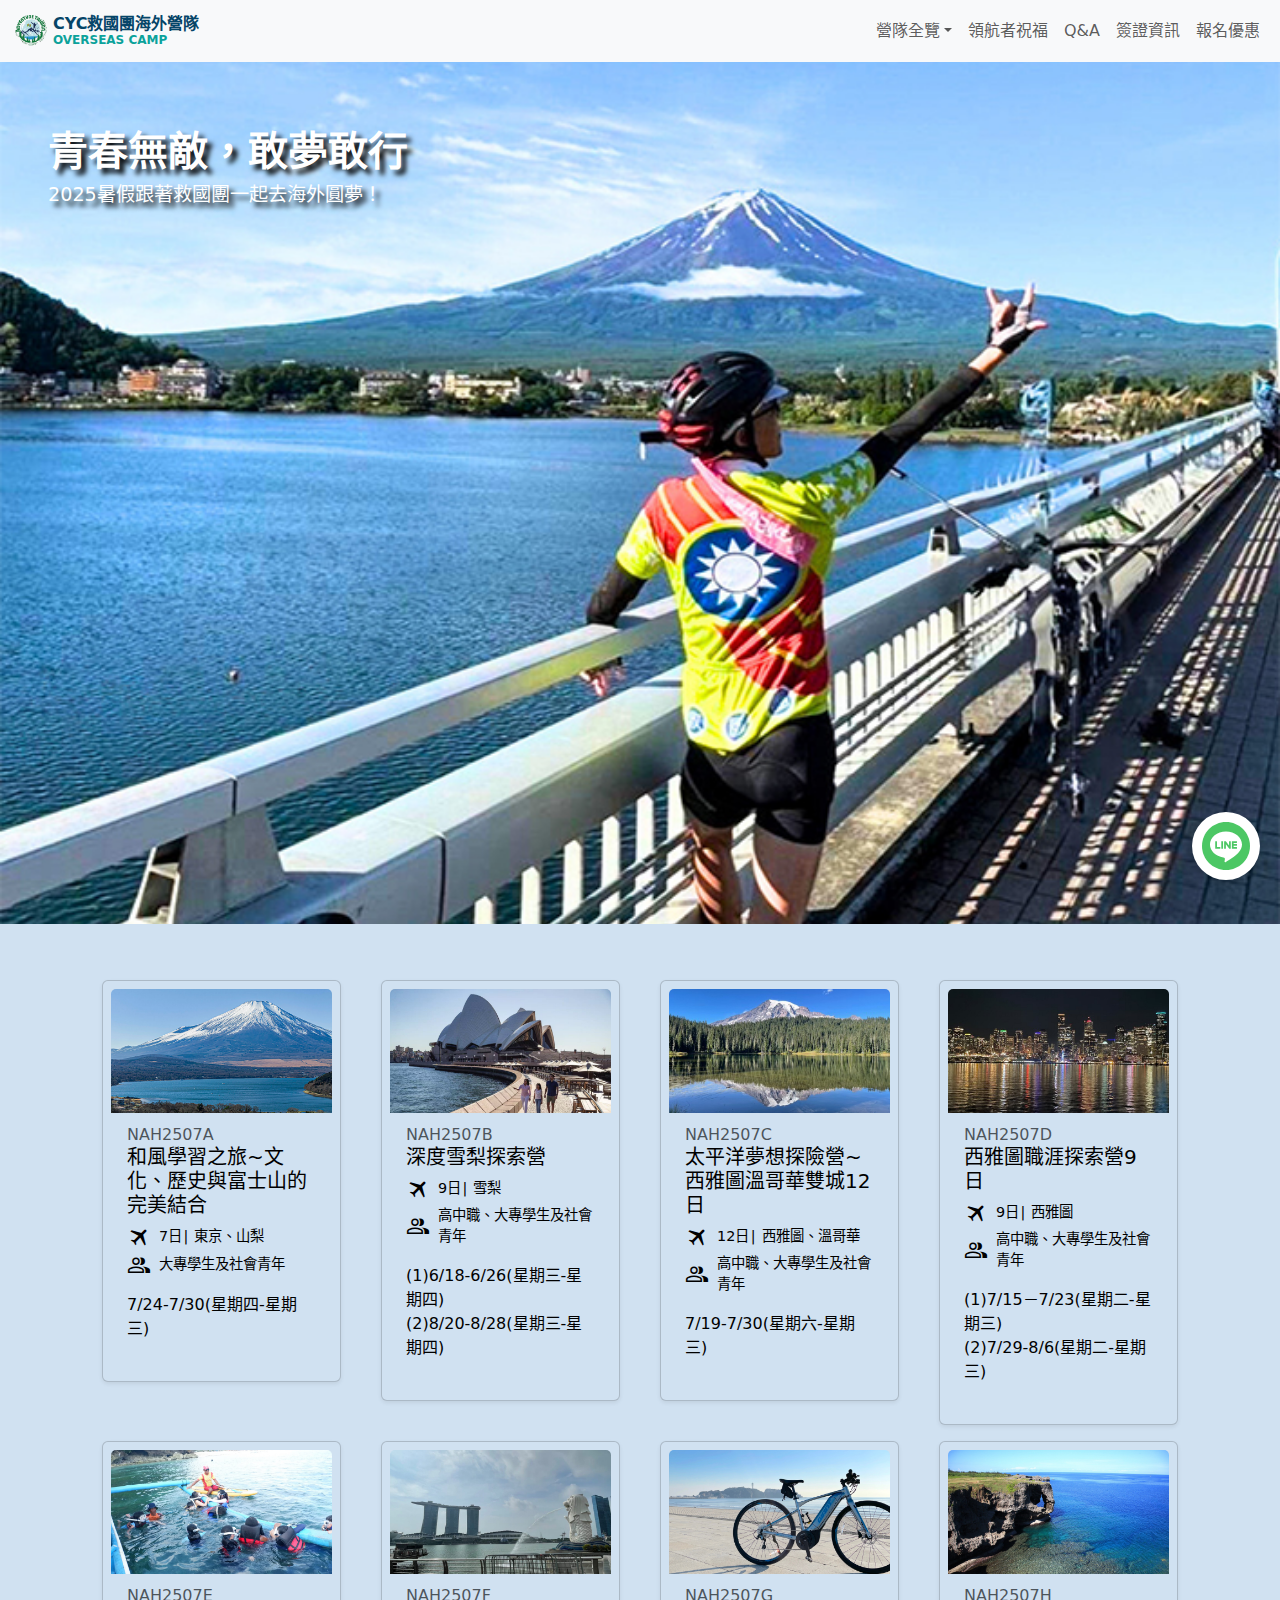
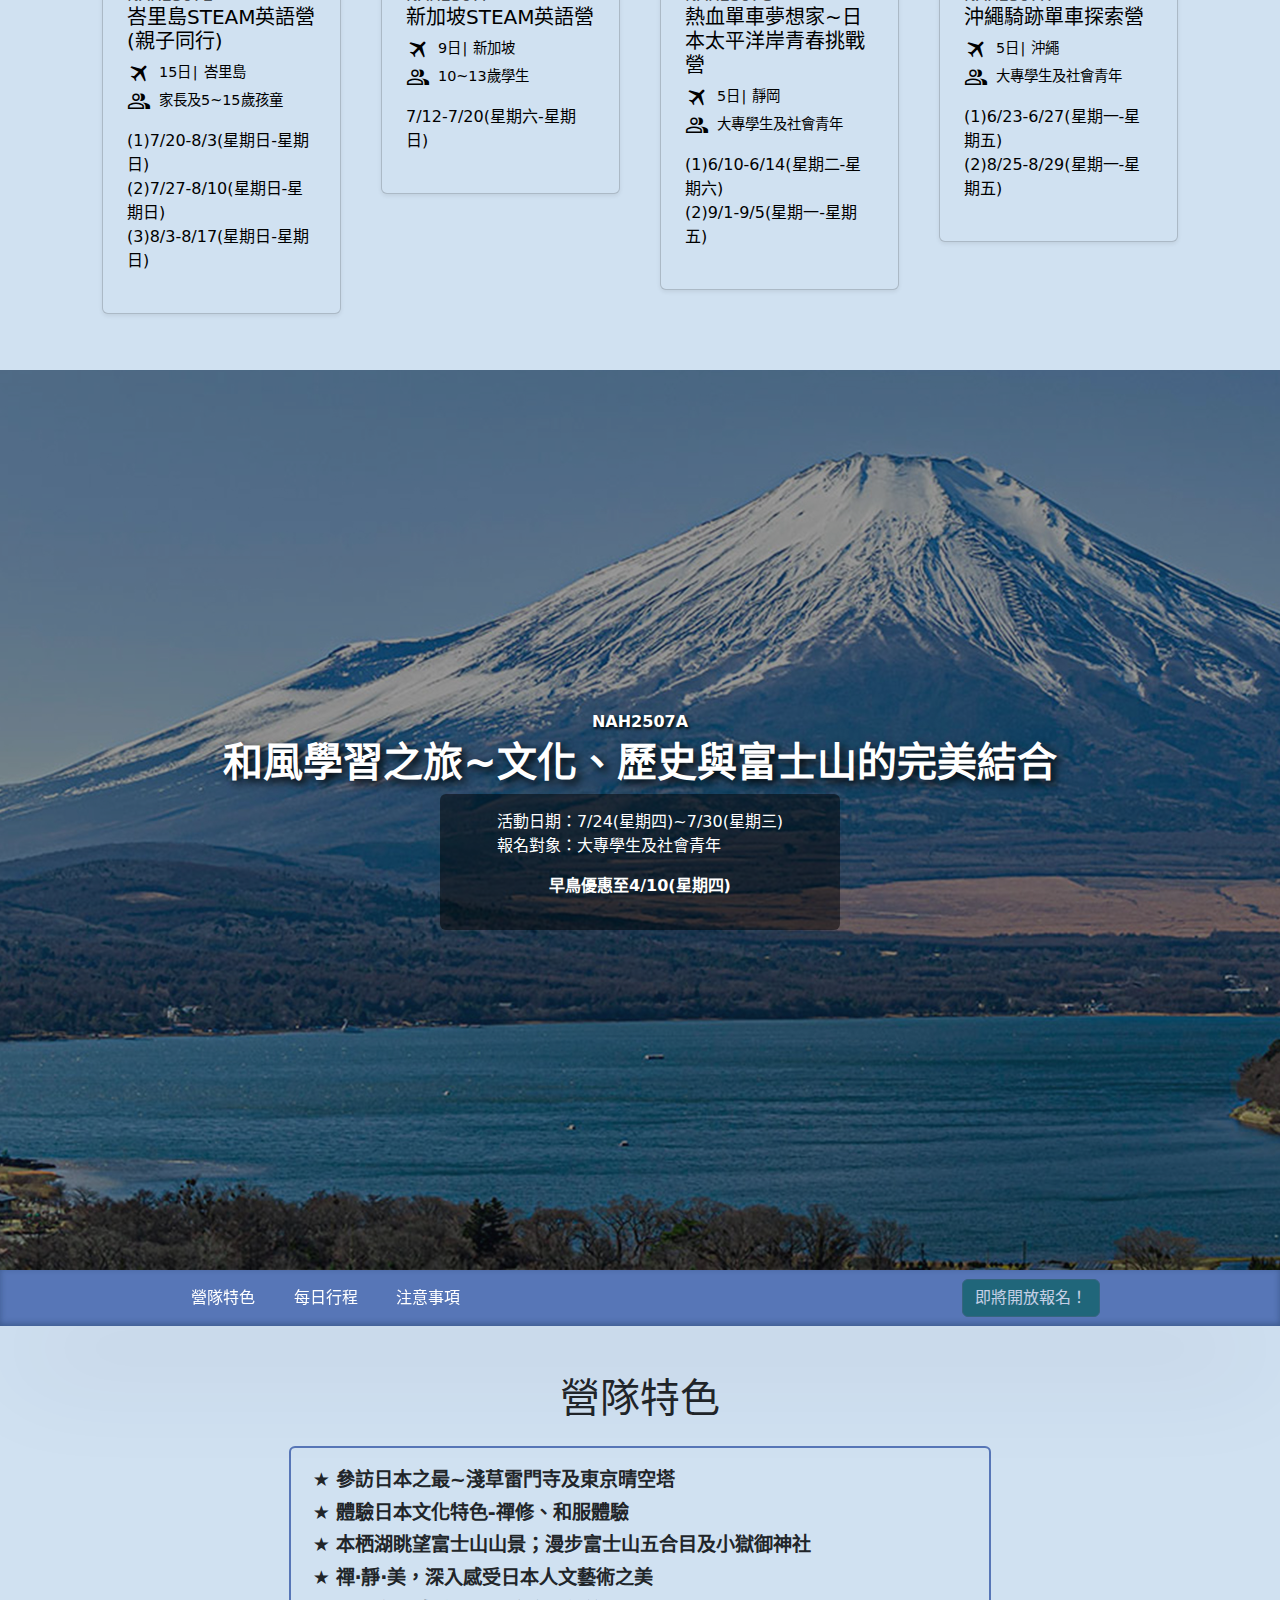
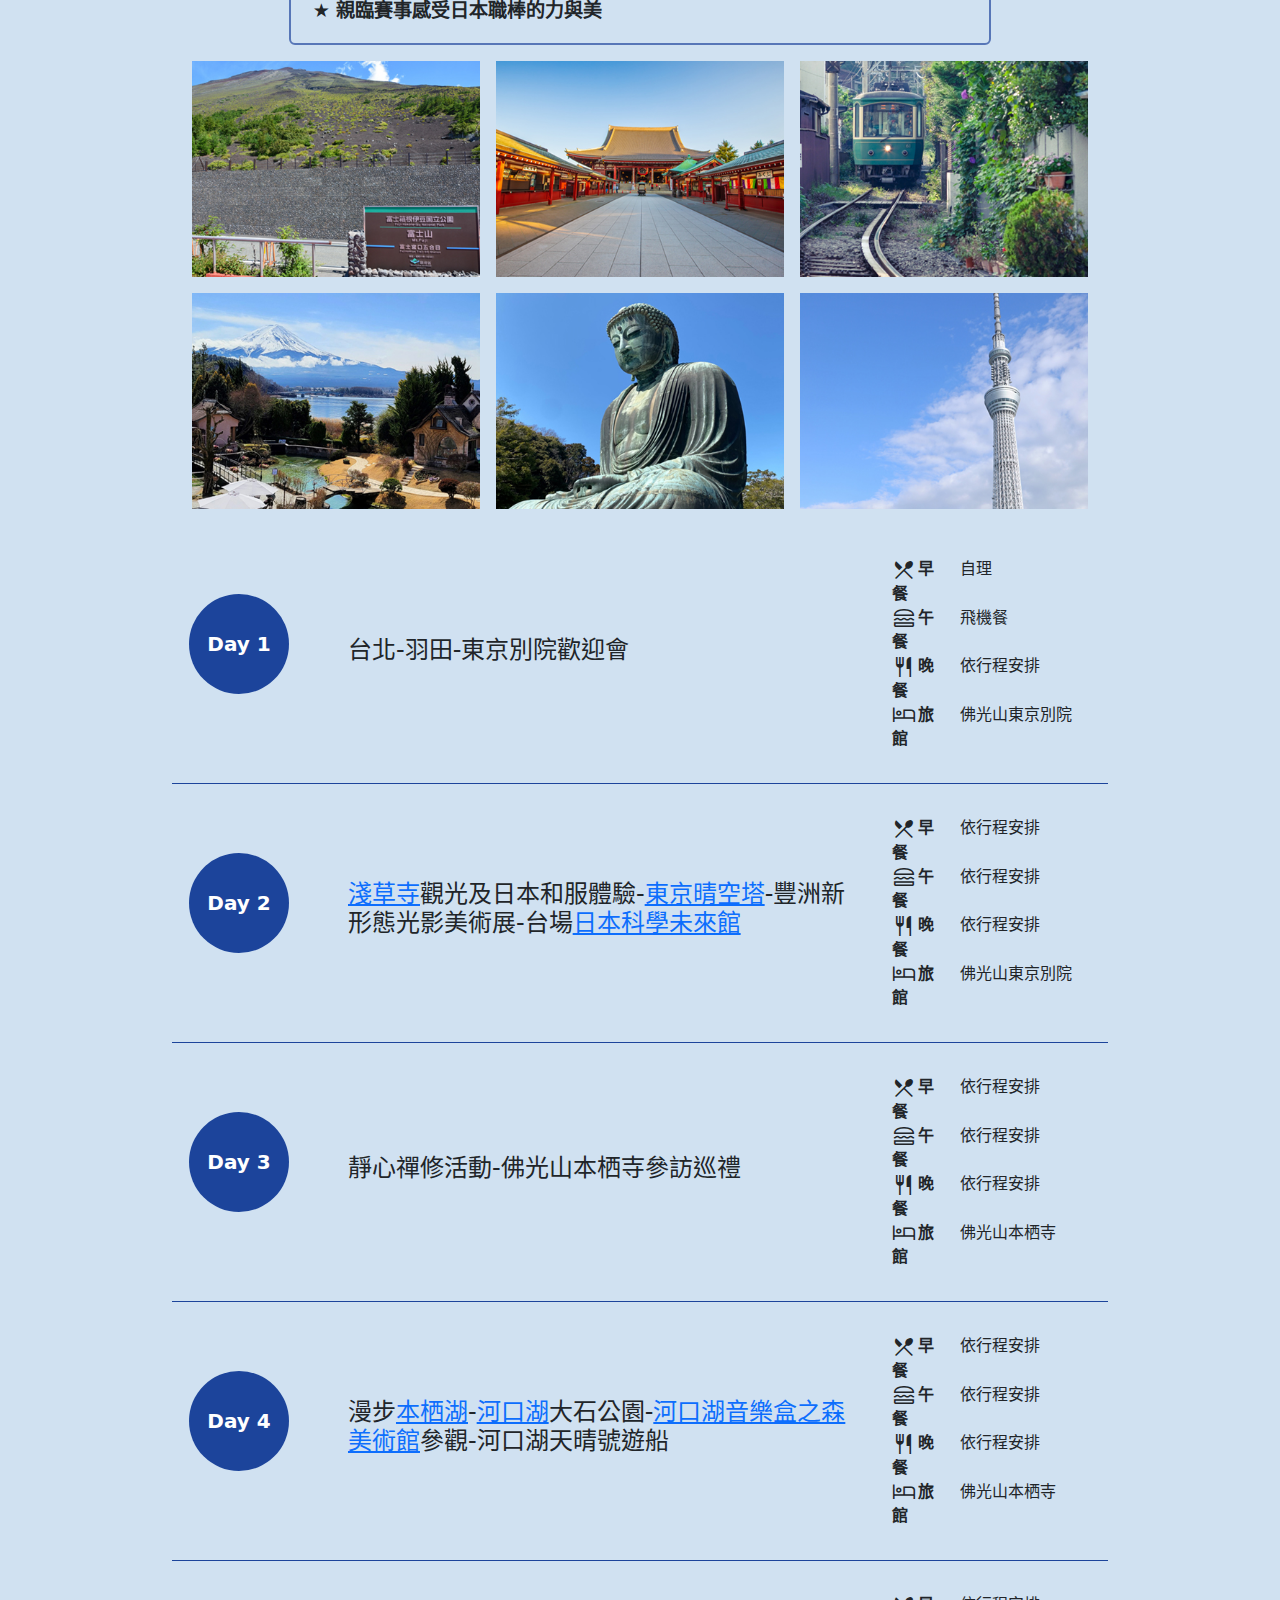
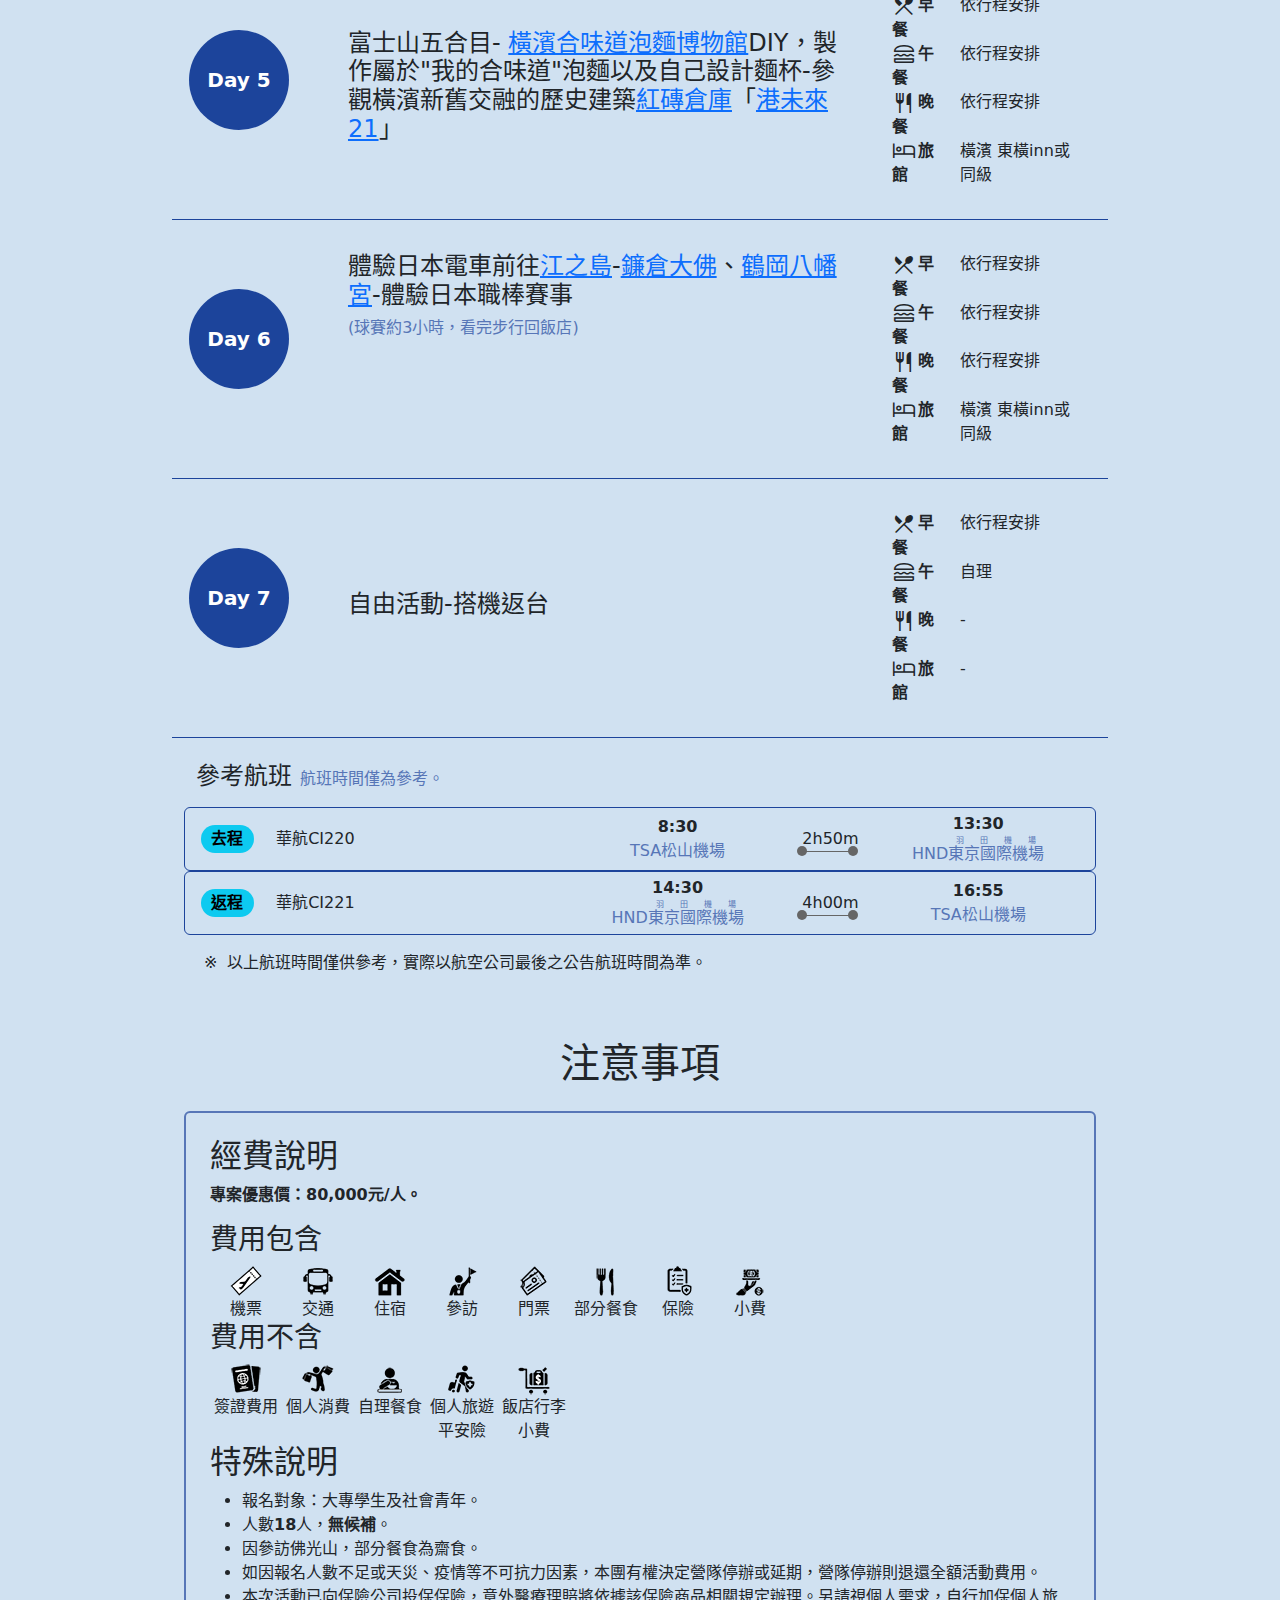
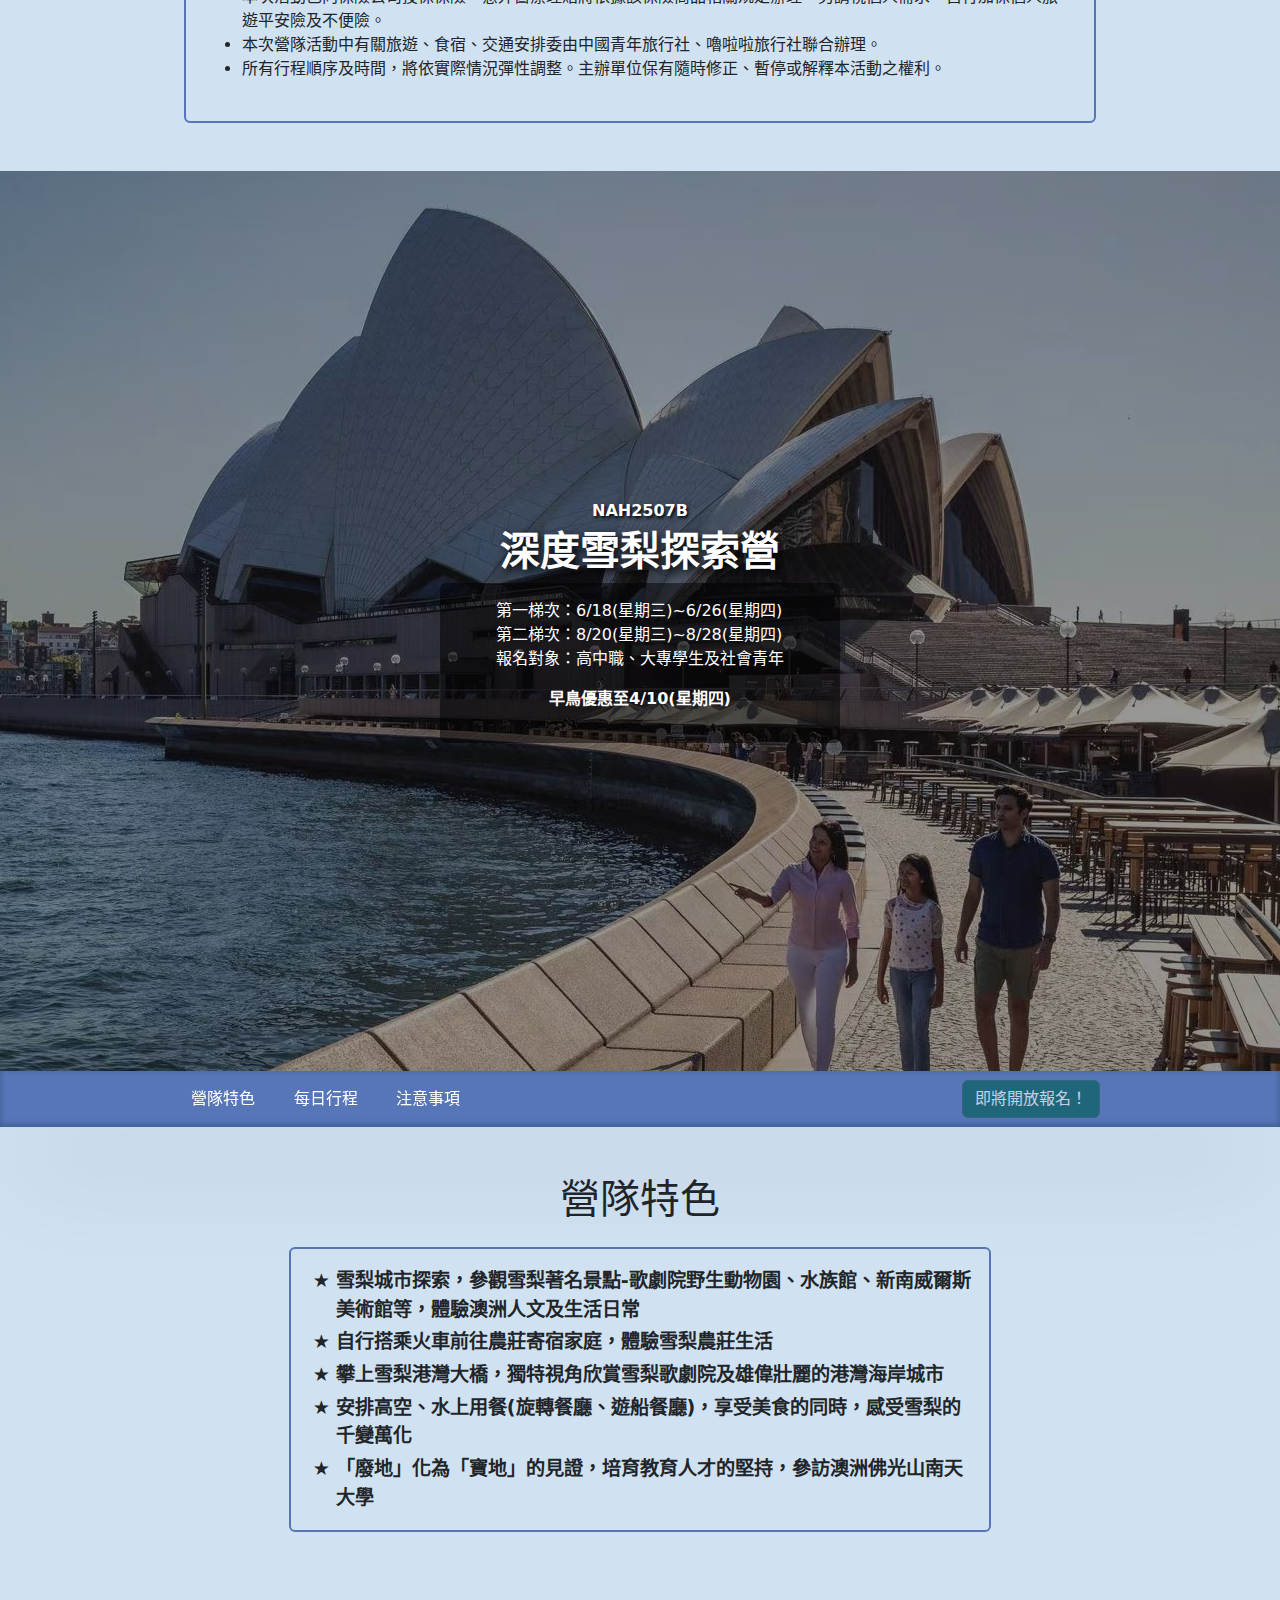
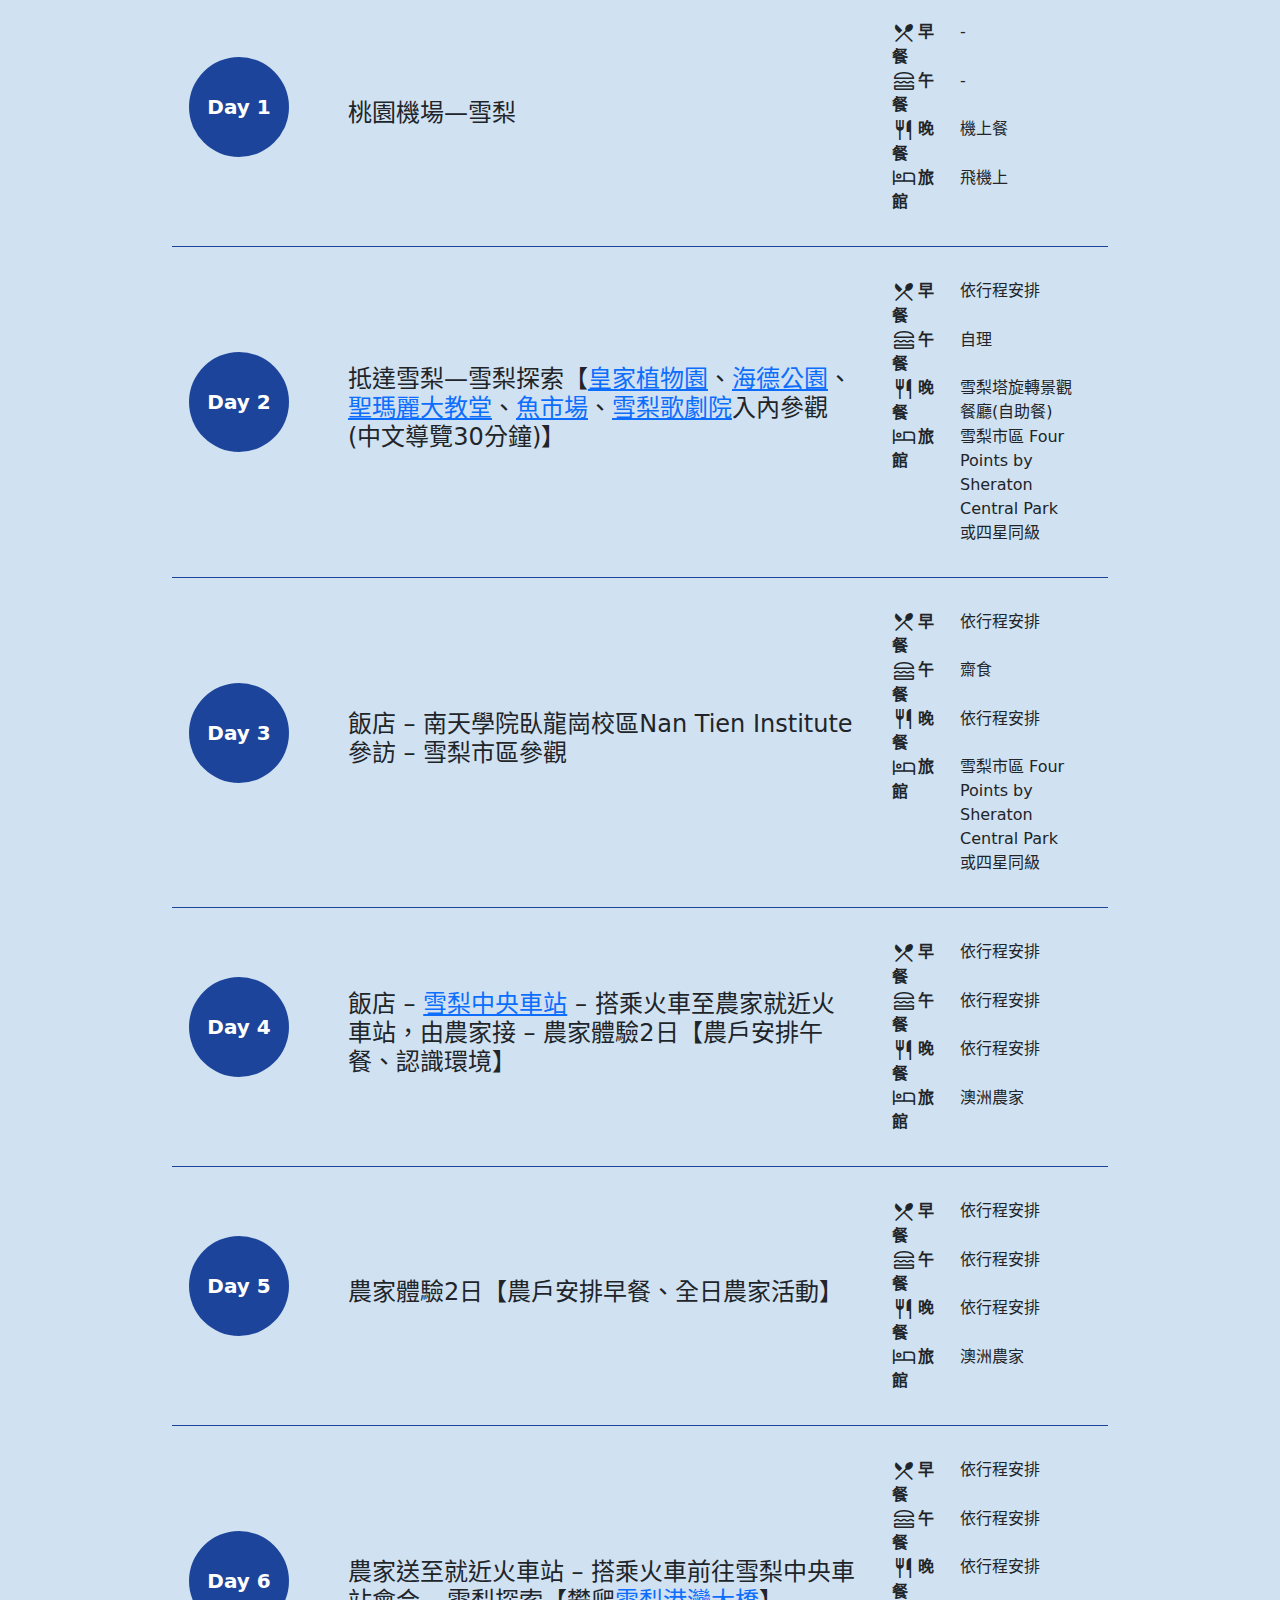
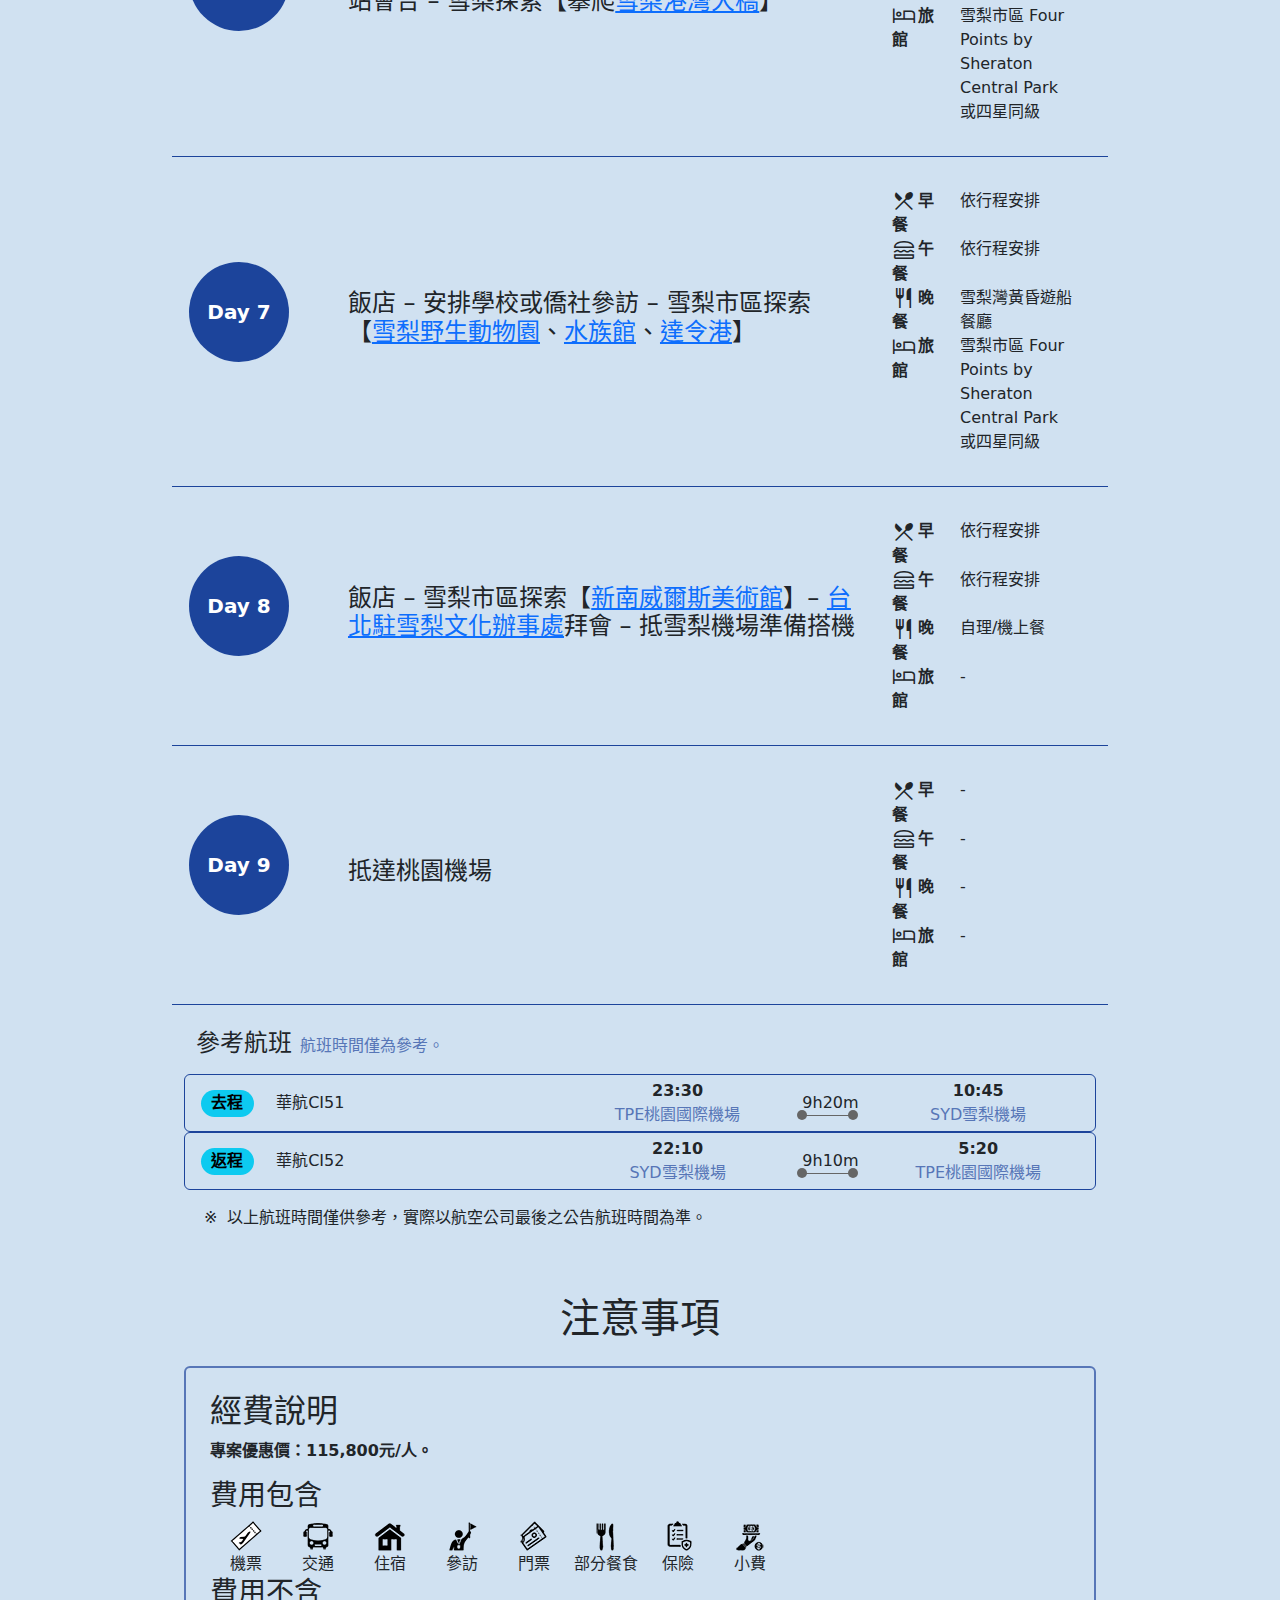
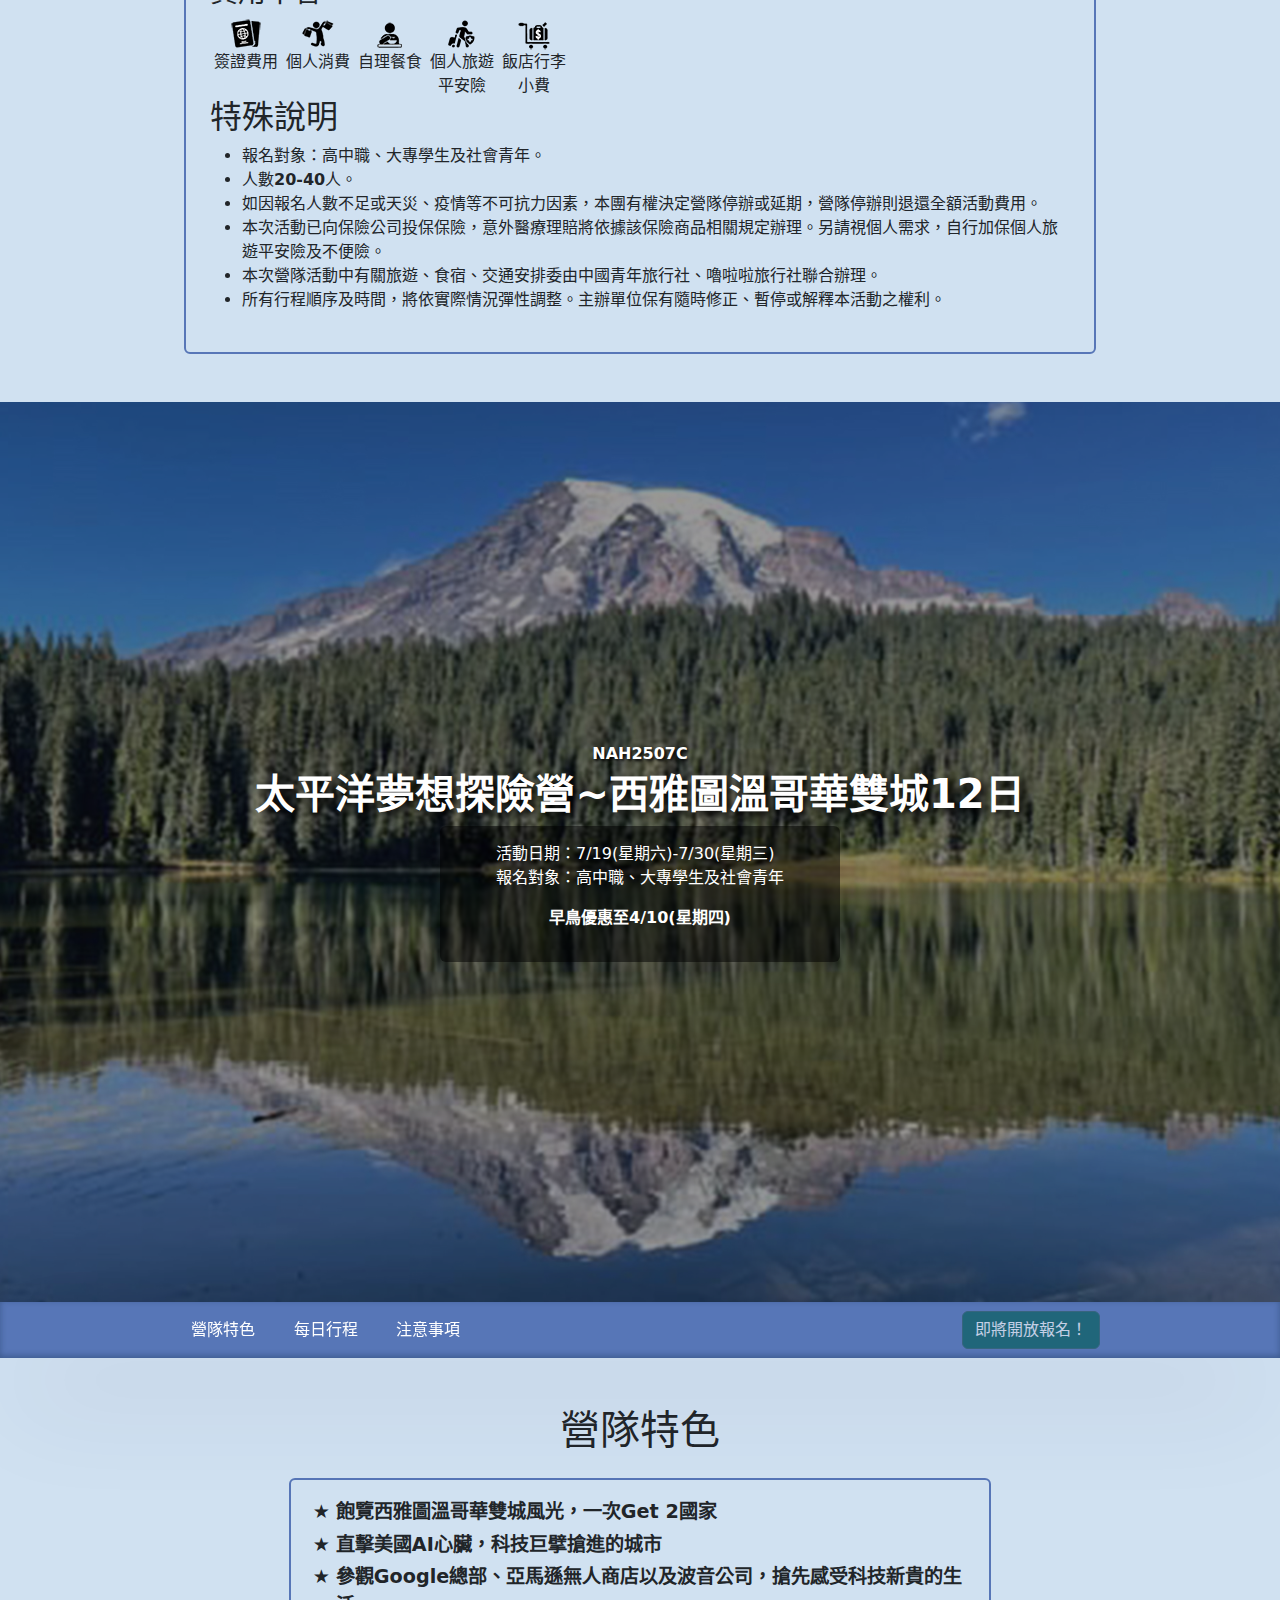
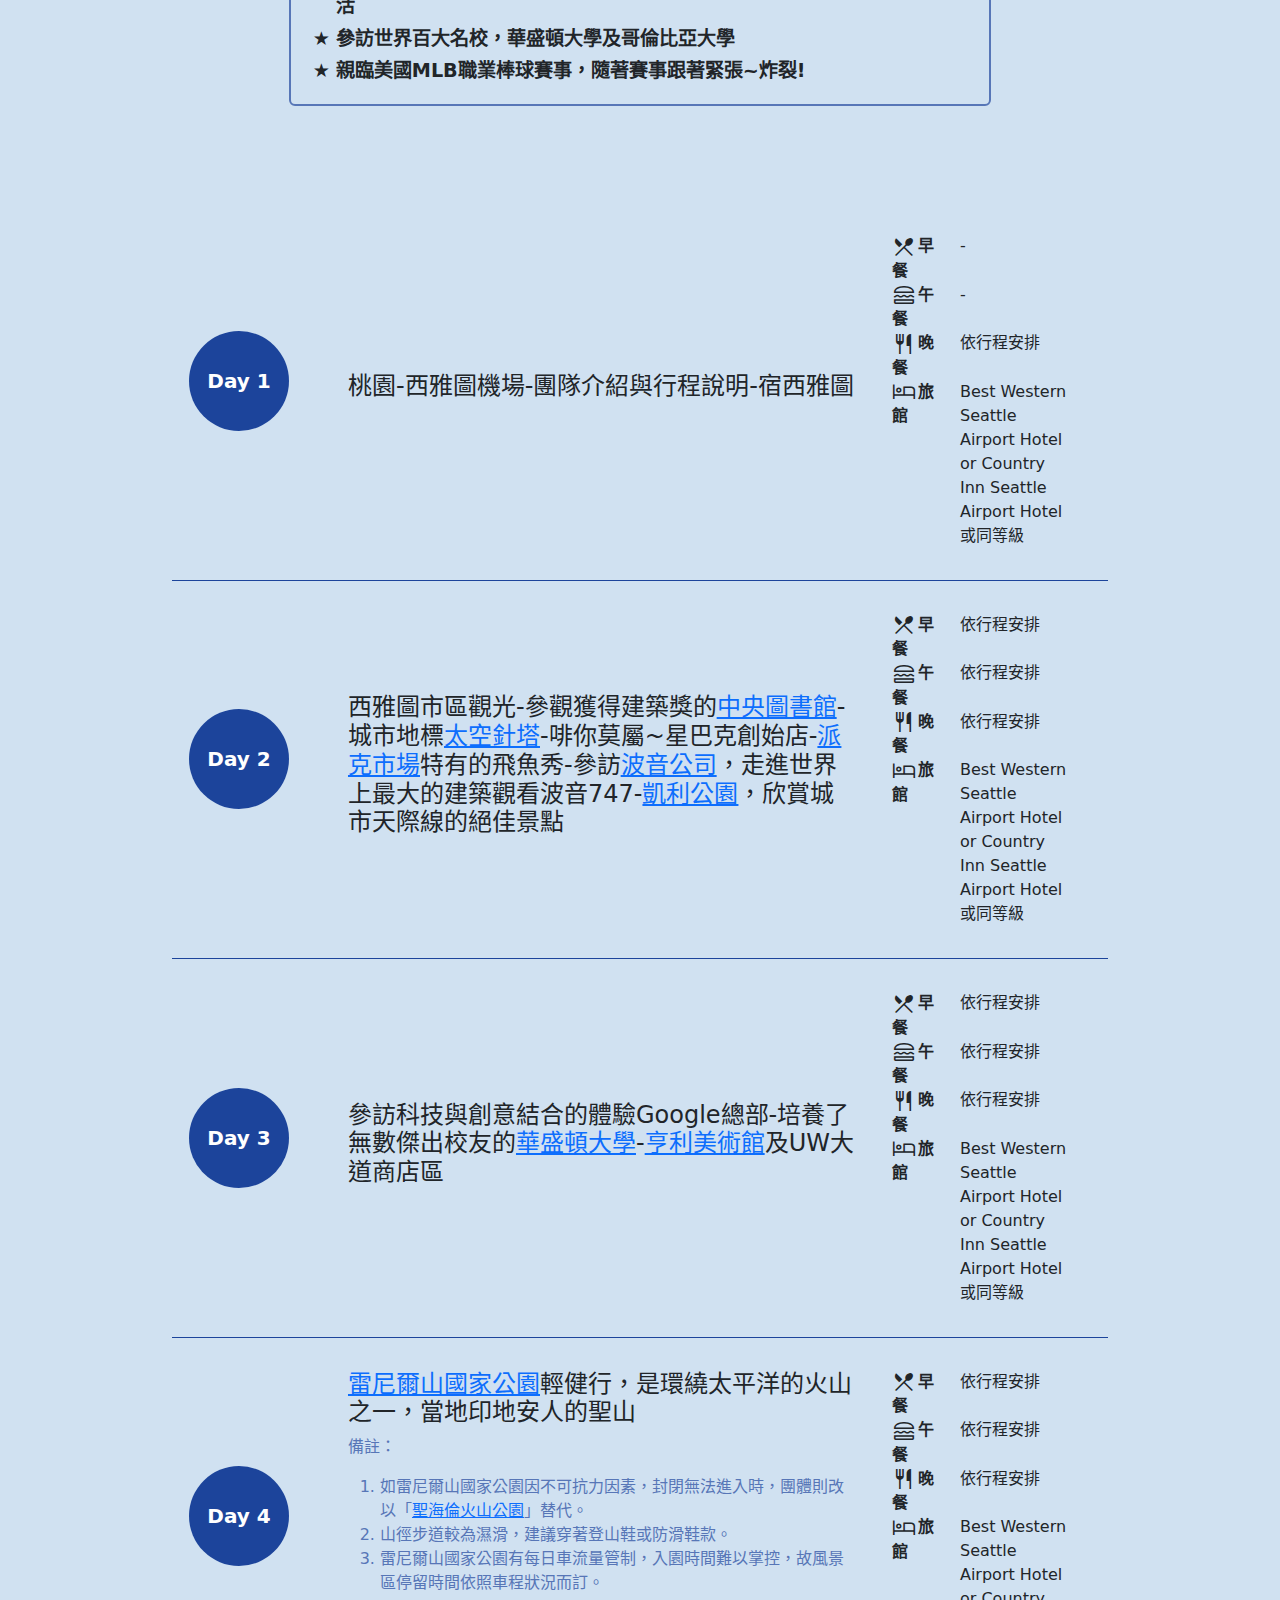
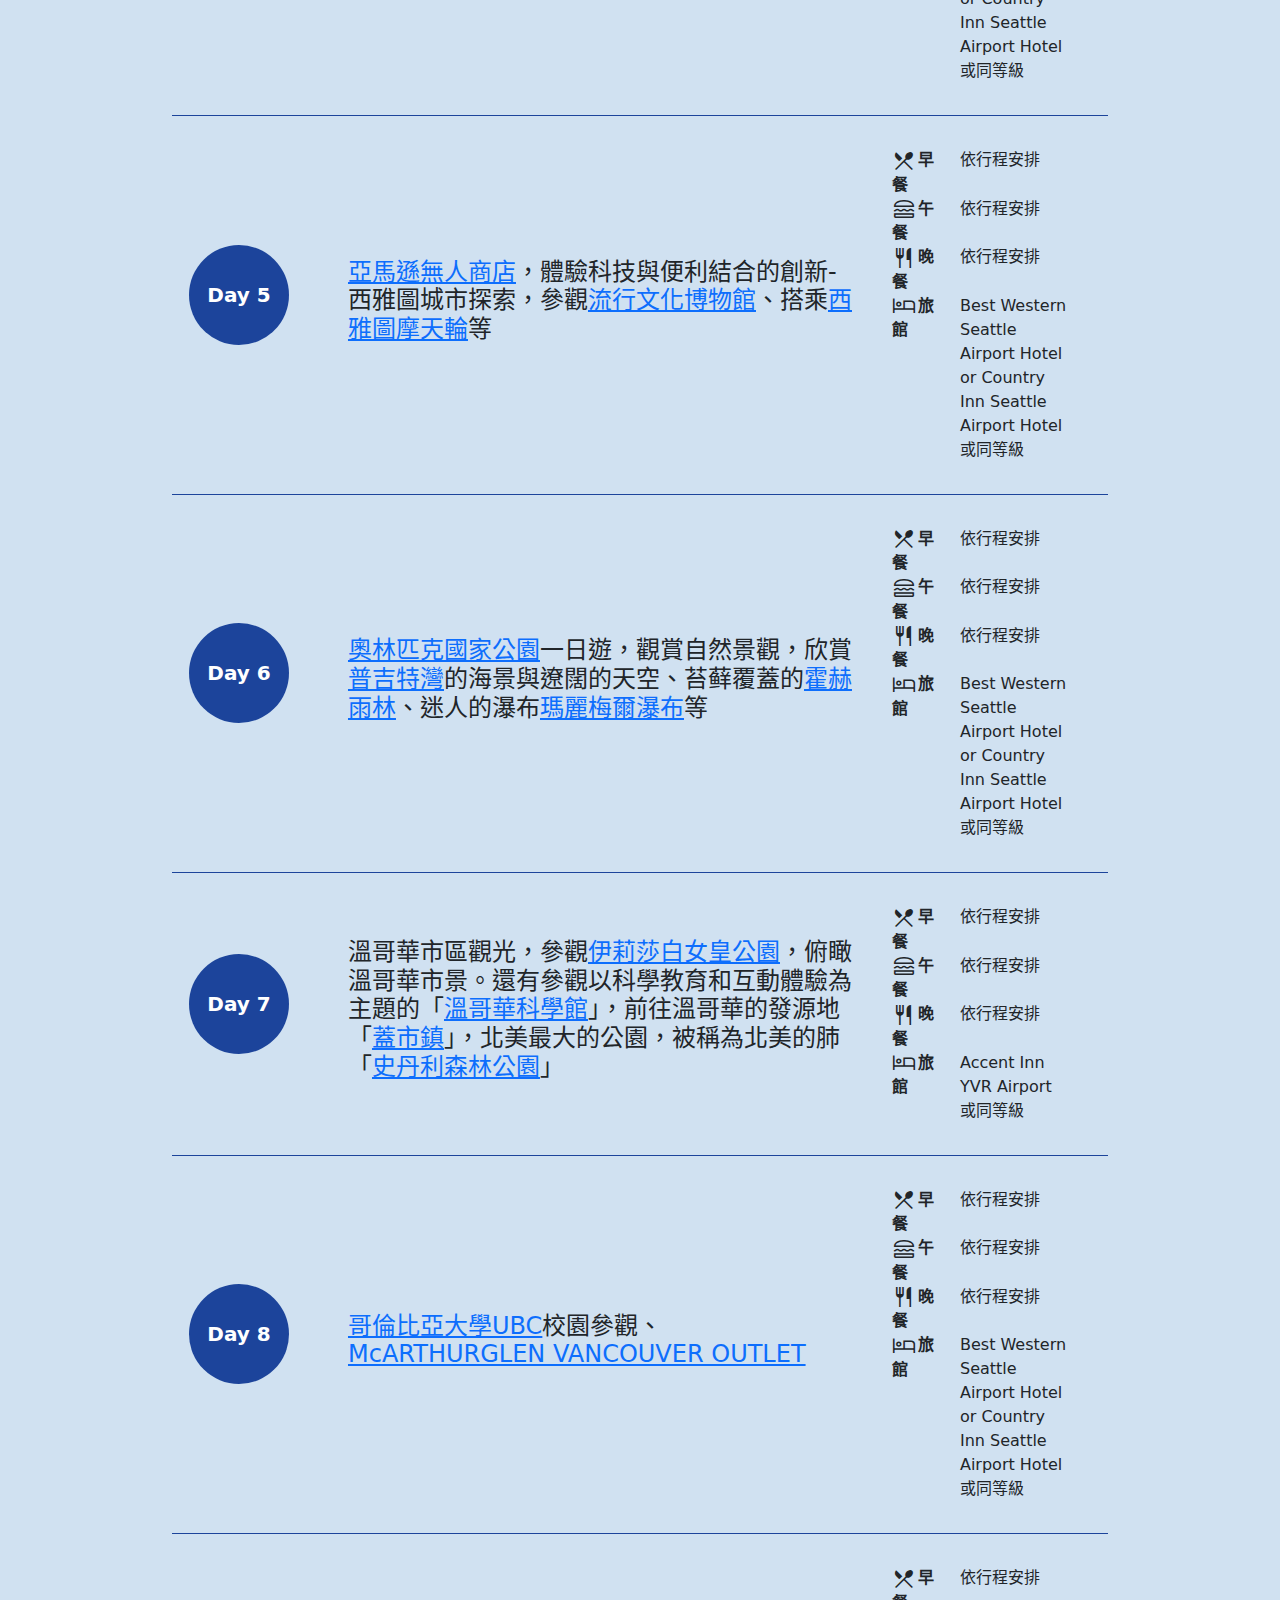
==== index.html @ 2a9cbfcc "修正排版" ====
<!DOCTYPE html>
<html lang="zh-TW">
<head>
    <meta charset="UTF-8" />
    <meta name="viewport" content="width=device-width, initial-scale=1">
    <meta http-equiv="X-UA-Compatible" content="IE=edge">
    <title>救國團2025年暑期海外營隊即將開放報名！</title>
    <link href="css/normalize.css" rel="stylesheet">
    <link href="https://cdn.jsdelivr.net/npm/bootstrap@5.3.3/dist/css/bootstrap.min.css" rel="stylesheet" integrity="sha384-QWTKZyjpPEjISv5WaRU9OFeRpok6YctnYmDr5pNlyT2bRjXh0JMhjY6hW+ALEwIH" crossorigin="anonymous">
    <link rel="stylesheet" href="https://fonts.googleapis.com/css2?family=Material+Symbols+Outlined:opsz,wght,FILL,GRAD@20..48,100..700,0..1,-50..200&icon_names=group,hotel,local_dining,lunch_dining,restaurant,travel" />
    <link href="css/global.css?v=1.5" rel="stylesheet">
    <link rel="icon" href="img/cyc_camp_logo.png" type="image/png">
</head>
<body>
    <div class="main">
        <div class="loading-overlay">
            <div class="loader">
                <svg class="circular" viewBox="25 25 50 50">
                    <circle class="path" cx="50" cy="50" r="20" fill="none" stroke-width="2" stroke-miterlimit="10"/>
                </svg>
            </div>
        </div>
        <nav class="navbar fixed-top navbar-expand-lg bg-light">
            <div class="container-fluid">
                <a class="navbar-brand" href="#">
                    <img class="brand-logo" src="img/cyc_camp_logo.png">
                    <div class="brand-title">
                        <h1>CYC救國團海外營隊</h1>
                        <h2>Overseas Camp</h2>
                    </div>
                </a>
                <button class="navbar-toggler" type="button" data-bs-toggle="collapse" data-bs-target="#navbarNavAltMarkup" aria-controls="navbarNavAltMarkup" aria-expanded="false" aria-label="Toggle navigation">
                    <span class="navbar-toggler-icon"></span>
                </button>
                <div class="collapse navbar-collapse justify-content-end" id="navbarNavAltMarkup">
                    <ul class="navbar-nav">
                        <li class="nav-item dropdown">
                            <a class="nav-link dropdown-toggle" href="#" role="button" data-bs-toggle="dropdown" aria-expanded="false">營隊全覽</a>
                            <ul class="dropdown-menu">
                                <li><a class="dropdown-item" href="#sec1">和風學習之旅</a></li>
                                <li><a class="dropdown-item" href="#sec2">澳洲雪梨探索營</a></li>
                                <li><a class="dropdown-item" href="#sec3">美加雙城之旅</a></li>
                                <li><a class="dropdown-item" href="#sec4">西雅圖職涯探索營</a></li>
                                <li><a class="dropdown-item" href="#sec5">印尼峇里島親子營</a></li>
                                <li><a class="dropdown-item" href="#sec6">新加坡STEAM英語營</a></li>
                                <li><a class="dropdown-item" href="#sec7">靜岡單車挑戰營</a></li>
                                <li><a class="dropdown-item" href="#sec8">沖繩騎跡單車探索營</a></li>
                            </ul>
                        </li>
                        <li class="nav-item">
                            <a class="nav-link" href="intro.html">領航者祝福</a>
                        </li>
                        <li class="nav-item">
                            <a class="nav-link" href="qa.html">Q&amp;A</a>
                        </li>
                        <li class="nav-item">
                            <a class="nav-link" href="visa.html">簽證資訊</a>
                        </li>
                        <li class="nav-item">
                            <a class="nav-link" href="discount.html">報名優惠</a>
                        </li>
                    </ul>
                </div>
            </div>
        </nav>
        <header class="header container-fluid p-0">
            <div class="back">
                <img src="img/header_back.jpg">
                <div class="slogan start">
                    <div class="slogan-1"><p class="m-0">青春無敵，敢夢敢行</p></div>
                    <div class="slogan-2"><p class="m-0">2025暑假跟著救國團一起去海外圓夢！</p></div>
                </div>
            </div>
        </header>
        <div class="nav-card container pt-5 pb-5">
            <div class="row">
                <div class="col-12 col-lg-3">
                    <div class="card shadow-sm m-2 p-2">
                        <a href="#sec1">
                            <img class="card-img-top" src="img/01-Japan_Yamanashi/01-Japan_Yamanashi_Header.jpg">
                            <div class="card-body">
                                <h6 class="card-subtitle text-body-secondary">NAH2507A</h6>
                                <h5 class="card-title">和風學習之旅~文化、歷史與富士山的完美結合</h5>
                                <div class="card-text">
                                    <div class="info">
                                        <p class="d-flex align-items-center mb-1"><span class="material-symbols-outlined pe-2">travel</span><span class="days">7日</span><span class="spot">東京、山梨</span></p>
                                        <p class="d-flex align-items-center"><span class="material-symbols-outlined pe-2">group</span>大專學生及社會青年</p>
                                    </div>
                                    <p>7/24-7/30(星期四-星期三)</p>
                                </div>
                            </div>
                        </a>
                    </div>
                </div>
                <div class="col-12 col-lg-3">
                    <div class="card shadow-sm m-2 p-2">
                        <a href="#sec2">
                            <img class="card-img-top" src="img/02-Australia_Sydney/02-Australia_Sydney_Header.jpg">
                            <div class="card-body">
                                <h6 class="card-subtitle text-body-secondary">NAH2507B</h6>
                                <h5 class="card-title">深度雪梨探索營</h5>
                                <div class="card-text">
                                    <div class="info">
                                        <p class="d-flex align-items-center mb-1"><span class="material-symbols-outlined pe-2">travel</span><span class="days">9日</span><span class="spot">雪梨</span></p>
                                        <p class="d-flex align-items-center"><span class="material-symbols-outlined pe-2">group</span>高中職、大專學生及社會青年</p>
                                    </div>
                                    <p>(1)6/18-6/26(星期三-星期四)<br>(2)8/20-8/28(星期三-星期四)</p>
                                </div>
                            </div>
                        </a>
                    </div>
                </div>
                <div class="col-12 col-lg-3">
                    <div class="card shadow-sm m-2 p-2">
                        <a href="#sec3">
                            <img class="card-img-top" src="img/03-Canada_Vancouver/03-Canada_Vancouver_Header.jpg">
                            <div class="card-body">
                                <h6 class="card-subtitle text-body-secondary">NAH2507C</h6>
                                <h5 class="card-title">太平洋夢想探險營~西雅圖溫哥華雙城12日</h5>
                                <div class="card-text">
                                    <div class="info">
                                        <p class="d-flex align-items-center mb-1"><span class="material-symbols-outlined pe-2">travel</span><span class="days">12日</span><span class="spot">西雅圖、溫哥華</span></p>
                                        <p class="d-flex align-items-center"><span class="material-symbols-outlined pe-2">group</span>高中職、大專學生及社會青年</p>
                                    </div>
                                    <p>7/19-7/30(星期六-星期三)</p>
                                </div>
                            </div>
                        </a>
                    </div>
                </div>
                <div class="col-12 col-lg-3">
                    <div class="card shadow-sm m-2 p-2">
                        <a href="#sec4">
                            <img class="card-img-top" src="img/04-America_Seattle/04-America_Seattle_Header.jpg">
                            <div class="card-body">
                                <h6 class="card-subtitle text-body-secondary">NAH2507D</h6>
                                <h5 class="card-title">西雅圖職涯探索營9日</h5>
                                <div class="card-text">
                                    <div class="info">
                                        <p class="d-flex align-items-center mb-1"><span class="material-symbols-outlined pe-2">travel</span><span class="days">9日</span><span class="spot">西雅圖</span></p>
                                        <p class="d-flex align-items-center"><span class="material-symbols-outlined pe-2">group</span>高中職、大專學生及社會青年</p>
                                    </div>
                                    <p>(1)7/15－7/23(星期二-星期三)<br>(2)7/29-8/6(星期二-星期三)</p>
                                </div>
                            </div>
                        </a>
                    </div>
                </div>
                <div class="col-12 col-lg-3">
                    <div class="card shadow-sm m-2 p-2">
                        <a href="#sec5">
                            <img class="card-img-top" src="img/05-Indonesia_Bali/05-Indonesia_Bali_Header.jpg">
                            <div class="card-body">
                                <h6 class="card-subtitle text-body-secondary">NAH2507E</h6>
                                <h5 class="card-title">峇里島STEAM英語營(親子同行)</h5>
                                <div class="card-text">
                                    <div class="info">
                                        <p class="d-flex align-items-center mb-1"><span class="material-symbols-outlined pe-2">travel</span><span class="days">15日</span><span class="spot">峇里島</span></p>
                                        <p class="d-flex align-items-center"><span class="material-symbols-outlined pe-2">group</span>家長及5~15歲孩童</p>
                                    </div>
                                    <p>(1)7/20-8/3(星期日-星期日)<br>(2)7/27-8/10(星期日-星期日)<br>(3)8/3-8/17(星期日-星期日)</p>
                                </div>
                            </div>
                        </a>
                    </div>
                </div>
                <div class="col-12 col-lg-3">
                    <div class="card shadow-sm m-2 p-2">
                        <a href="#sec6">
                            <img class="card-img-top" src="img/06-Singapore/06-Singapore_Header.jpg">
                            <div class="card-body">
                                <h6 class="card-subtitle text-body-secondary">NAH2507F</h6>
                                <h5 class="card-title">新加坡STEAM英語營</h5>
                                <div class="card-text">
                                    <div class="info">
                                        <p class="d-flex align-items-center mb-1"><span class="material-symbols-outlined pe-2">travel</span><span class="days">9日</span><span class="spot">新加坡</span></p>
                                        <p class="d-flex align-items-center"><span class="material-symbols-outlined pe-2">group</span>10~13歲學生</p>
                                    </div>
                                    <p>7/12-7/20(星期六-星期日)</p>
                                </div>
                            </div>
                        </a>
                    </div>
                </div>
                <div class="col-12 col-lg-3">
                    <div class="card shadow-sm m-2 p-2">
                        <a href="#sec7">
                            <img class="card-img-top" src="img/07-Japan_Shizuoka/07-Japan_Shizuoka_Header.jpg">
                            <div class="card-body">
                                <h6 class="card-subtitle text-body-secondary">NAH2507G</h6>
                                <h5 class="card-title">熱血單車夢想家~日本太平洋岸青春挑戰營</h5>
                                <div class="card-text">
                                    <div class="info">
                                        <p class="d-flex align-items-center mb-1"><span class="material-symbols-outlined pe-2">travel</span><span class="days">5日</span><span class="spot">靜岡</span></p>
                                        <p class="d-flex align-items-center"><span class="material-symbols-outlined pe-2">group</span>大專學生及社會青年</p>
                                    </div>
                                    <p>(1)6/10-6/14(星期二-星期六)<br>(2)9/1-9/5(星期一-星期五)</p>
                                </div>
                            </div>
                        </a>
                    </div>
                </div>
                <div class="col-12 col-lg-3">
                    <div class="card shadow-sm m-2 p-2">
                        <a href="#sec8">
                            <img class="card-img-top" src="img/08-Japan_Okinawa/08-Japan_Okinawa_Header.jpg">
                            <div class="card-body">
                                <h6 class="card-subtitle text-body-secondary">NAH2507H</h6>
                                <h5 class="card-title">沖繩騎跡單車探索營</h5>
                                <div class="card-text">
                                    <div class="info">
                                        <p class="d-flex align-items-center mb-1"><span class="material-symbols-outlined pe-2">travel</span><span class="days">5日</span><span class="spot">沖繩</span></p>
                                        <p class="d-flex align-items-center"><span class="material-symbols-outlined pe-2">group</span>大專學生及社會青年</p>
                                    </div>
                                    <p>(1)6/23-6/27(星期一-星期五)<br>(2)8/25-8/29(星期一-星期五)</p>
                                </div>
                            </div>
                        </a>
                    </div>
                </div>
            </div>
        </div>
        <div class="section-container"></div>
        <footer class="container-fluid text-bg-light pt-2">
            <div class="row m-auto text-center">
                <p><img src="img/logo.png" alt="救國團" style="height: 30px; width: auto;">救國團總團部  版權所有</p>
                <p>地址:台北市中山區民權東路二段69號二樓 電話 <a href="tel:0225965858">02-2596-5858</a> 轉 255、261、264 傳真 02-2596-5796</p>
                <p>Copyright © 2025 CHINA YOUTH CORPS All Rights Reserved. 信箱：<a href="mailto:atv@cyc.tw">atv@cyc.tw</a></p>
            </div>
        </footer>
    </div>
    <div class="float-icons">
        <div class="float-icon">
            <a href="#"><img src="img/Line_LOGO.svg"></a>
        </div>
        <div class="popup p-1 rounded text-center">
            <img src="img/Line_Account_QRCode.png">
            <p class="pt-2">歡迎加入救國團官方LINE洽詢<br><a class="btn btn-primary" href="https://line.me/R/ti/p/@229srzmd" target="_blank">@229srzmd</a></p>
        </div>
    </div>
    <script src="https://cdn.jsdelivr.net/npm/bootstrap@5.3.3/dist/js/bootstrap.bundle.min.js" integrity="sha384-YvpcrYf0tY3lHB60NNkmXc5s9fDVZLESaAA55NDzOxhy9GkcIdslK1eN7N6jIeHz" crossorigin="anonymous"></script>
    <script src="js/main.js"></script>
    <script src="js/index.js"></script>
</body>
</html>
---- css/global.css ----
:root {
    --bs-body-bg: #d0e1f1;
    --bs-primary-bg: #1c449b;
    --bs-primary-rgb: 28, 68, 155;
    --bs-primary-rgba-half-transparent: 28, 68, 155, 0.5;
    --bs-secondary-bg: #5776b7;
    --bs-secondary-rgb: 87, 118, 183;
    --bs-third-bg: #2555a7;
    --bs-third-rgb: 37, 85, 167;
    --title-main-hex :#054568;
    --title-main-rgb : 5, 69, 104;
    --title-sub-hex: #0ba29b;
    --title-sub-rgb: 11, 162, 155;
}

.btn.btn-primary {
    --bs-btn-bg: #15a1a0;
    --bs-btn-hover-bg: #5ebfc6;
    --bs-btn-hover-border-color: #a2e1e5;
    --bs-btn-border-color: #5ebfc6;
    --bs-btn-disabled-bg: #045e5a;
    --bs-btn-disabled-border-color: #265d61;
    --bs-btn-active-bg: #15a1a0;
    --bs-btn-active-border-color: #5ebfc6;
}

* {
    --tc-feature-pro-bg: #2a2e70;
    --tc-feature-passion-bg: #f49430;
    --tc-feature-fulfill-bg: #cd2e3d;
    --tc-feature-wish-bg: #450640;
}

.text-justify {
    text-align: justify;
}

.material-symbols-outlined {
    font-variation-settings:
      'FILL' 0,
      'wght' 400,
      'GRAD' 0,
      'opsz' 48;
}

.daily-row .material-symbols-outlined {
    vertical-align: middle;
    padding-right: 0.1em;
}

body {
    display: flex;
    flex-direction: column;
    min-height: 100vh;
}

.loading-overlay {
    z-index: 9999;
    width: 100vw;
    height: 100vh;
    overflow: hidden;
    background-color: #fff;
    position: fixed;
    display: flex;
    align-items: center;
    justify-content: center;
    top: 0;
    left: 0;
    opacity: 1;
    transition: opacity 1s ease-out;
}

.loading-overlay .loader {
    position: relative;
    margin: 0 auto;
    width: 100px;
}

.loading-overlay .loader::before {
    content: '';
    display: block;
    padding-top: 100%;
}

.loading-overlay .loader .circular {
    animation: rotate 2s linear infinite;
    height: 100%;
    transform-origin: center center;
    width: 100%;
}

.path {
    stroke-dasharray: 1, 200;
    stroke-dashoffset: 0;
    animation: dash 1.5s ease-in-out infinite, color 6s ease-in-out infinite;
    stroke-linecap: round;
}
  
@keyframes rotate {
    100% {
      transform: rotate(360deg);
    }
}
  
@keyframes dash {
    0% {
        stroke-dasharray: 1, 200;
        stroke-dashoffset: 0;
    }
    50% {
        stroke-dasharray: 89, 200;
        stroke-dashoffset: -35px;
    }
    100% {
        stroke-dasharray: 89, 200;
        stroke-dashoffset: -124px;
    }
}
  
@keyframes color {
    100%,
    0% {
        stroke: #23469c;
    }
    40% {
        stroke: #78bc27;
    }
    66% {
        stroke: #ce261a;
    }
    80%,
    90% {
        stroke: #000;
    }
  }

nav.navbar .navbar-brand {
    display: flex;
    flex-direction: row;
    align-items: center;
}

nav.navbar .navbar-brand .brand-logo {
    height: 36px;
    width: auto;
}

nav.navbar .navbar-brand .brand-title {
    display: flex;
    flex-direction: column;
    justify-content: start;
    margin-left: 0.2em;
}

nav.navbar .navbar-brand .brand-title h1 {
    font-size: 16px;
    font-weight: bold;
    color: var(--title-main-hex);
    margin: 0;
}

nav.navbar .navbar-brand .brand-title h2 {
    font-size: 12px;
    font-weight: bold;
    text-transform: uppercase;
    color: var(--title-sub-hex);
    margin: 0;
}

nav.navbar .nav-item > .nav-link:hover, .dropdown-item:hover {
    color: #fff;
    background-color: RGBA(var(--bs-secondary-rgb),var(--bs-bg-opacity,1))!important;
}

header.header {
    width: 100%;
    margin-top: 3.75em;;
    position: relative;
}

header.header .back {
    position: relative;
    width: 100%;
}

header.header .back img {
    width: 100%;
    height: auto;
    object-fit: cover;
    object-position: center center;
}

header.header .slogan {
    position: absolute;
    top: 150px;
    left: 50%;
    transform: translate(-50%, -25%);
    color: #fff;
    text-shadow: 5px 5px 10px #000;
    text-align: center;
    width: 100%;
    transition: .5s;
}

header.header .slogan.start {
    opacity: 0;
    transform: translate(-50%, -100%);
}

header.header .slogan-1 {
    z-index: 900;
    position: relative;
    top: 0;
    font-size: 2.5em;
    font-weight: bold;
}

header.header .slogan-2 {
    z-index: 800;
    position: relative;
    top: 1em;
    font-size: 1.25em;
}

@media (min-width: 768px) and (max-width: 1399.99px) {
    header.header .back img {
        object-position: center 75%;
        height: 96vh;
    }

    header.header .slogan {
        width: 50%;
        transform: translate(-92.5%, -100%);
        text-align: left;
        text-shadow: 5px 5px 5px #000;
    }

    header.header .slogan.start {
        opacity: 0;
        transform: translate(-92.5%, -200%);
    }

    header.header .slogan-1 {
        top: 0;
        font-size: 2.5em;
    }

    header.header .slogan-2 {
        top: 0;
        font-size: 1.2em;
    }
}

@media (min-width: 1400px) {
    header.header .back img {
        object-position: center 57.5%;
        height: 96vh;
    }

    header.header .slogan {
        width: 50%;
        transform: translate(-92.5%, -60%);
        text-align: left;
        text-shadow: 5px 5px 5px #000;
    }

    header.header .slogan.start {
        opacity: 0;
        transform: translate(-92.5%, -100%);
    }

    header.header .slogan-1 {
        top: 0;
        font-size: 5em;
    }

    header.header .slogan-2 {
        top: 0;
        font-size: 2em;
    }
}

.nav-card .card .card-text .info {
    font-size: 0.9em;
}

.nav-card .card .card-text .info .spot::before {
    content: ' | ';
    padding-left: 0.1em;
    padding-right: 0.1em;
}

.nav-card .card {
    transition: .3s;
}

.nav-card .card:hover {
    transform: scale(1.02);
}

.nav-card .card a {
    text-decoration: none;
    color: #000;
}

@media (min-width: 1400px) {
    .nav-card .card {
        height: 27.5em;
    }
}

.hero-section {
    height: 100%;
    min-height: 400px;
    max-height: 100vh;
}

.hero-section img {
    width: 100%;
    height: 100vh;
    object-fit: cover;
    filter: brightness(60%) contrast(95%);
}

.hero-section .description {
    position: absolute;
    left: 0;
    top: 0;
    color: #fff;
    text-align: center;
    z-index: 100;
}

.hero-section .description .inner .number {
    font-weight: bold;
    margin-bottom: 0.25em;
    text-shadow: 0.1em 0.1em 0.2em #000;
}

.hero-section .description .inner h1 {
    text-shadow: 0.1em 0.1em 0.2em #000;
}

.hero-section .description .inner .sub {
    width: 90%;
    max-width: 25em;
    margin: 0 auto;
    background-color: rgba(0, 0, 0, 0.5);
}

.hero-section .description .inner .sub .detail-text {
    display: inline-block;
    text-align: left;
}

.hero-section .description .emphasis {
    font-size: 1.5em;
}

.detail-link {
    min-height: 3.5em;
    position: sticky; 
    top: 3.5em;
    z-index: 1000;
    box-shadow: rgba(50, 50, 93, 0.25) 0px 50px 100px -20px, rgba(0, 0, 0, 0.3) 0px 30px 60px -30px, rgba(10, 37, 64, 0.35) 0px -2px 6px 0px inset;
}

.detail-link .nav a {
    width: 8vw;
    min-width: 96px;
    text-decoration: none;
}

.detail-link .nav a .inner {
    padding: 1em;
    transition: .3s;
    text-align: center;
    color: #fff;
}

.detail-link .nav a:hover .inner {
    background-color: rgba(0, 0, 0, 0.5);
}

.feature-img {
    text-align: center;
}

.feature-img img {
    width: 100%;
    height: auto;
}

@media (min-width: 768px) {
    .feature-img img {
        max-width: 600px;
        height: auto;
    }
}

.feature {
    margin-top: 1em;
    margin-left: auto;
    margin-right: auto;
}

.feature p {
    font-size: 1.2em;
    font-weight: bold;
    margin: 0;
    padding-top: 0.1em;
    padding-bottom: 0.1em;
    display: flex;
    align-items: flex-start;
}

.feature p::before {
    content: '★';
    flex-shrink: 0;
    width: 1.5em;
    text-align: center;
    padding-right: 0.25em;
    padding-left: 0.25em;
}

.photolist .img-fluid {
    transition: .1s;
}

.photolist .img-fluid:hover {
    transform: scale(1.02);
}

.row {
    margin-left: 0;
    margin-right: 0;
}

.daily-header > div {
    color: #000;
    background-color: RGBA(var(--bs-third-rgb),var(--bs-bg-opacity,1))!important;
}

/* .daily-content .card {
    transition: .1s;
}

.daily-content .card:hover {
    transform: scale(1.02);
} */

.daily-row .img-fluid {
    transition: .1s;
}

.daily-row .img-fluid:hover {
    transform: scale(1.02);
}

section.area {
    background-repeat: no-repeat;
    background-position: center bottom;
    background-size: 100% auto;
    background-attachment: fixed;
}

.sec-1 {
    background-image: url('../img/01-Japan_Yamanashi/01-Japan_Yamanashi_Background.jpg');
}

.sec-2 {
    background-image: url('../img/02-Australia_Sydney/02-Australia_Sydney_Background.jpg');
}

.sec-3 {
    background-image: url('../img/03-Canada_Vancouver/03-Canada_Vancouver_Background.jpg');
}

.sec-4 {
    background-image: url('../img/04-America_Seattle/04-America_Seattle_Background.jpg');
}

.sec-5 {
    background-image: url('../img/05-Indonesia_Bali/05-Indonesia_Bali_Background.jpg');
}

.sec-6 {
    background-image: url('../img/06-Singapore/06-Singapore_Background.jpg');
}

.sec-7 {
    background-image: url('../img/07-Japan_Shizuoka/07-Japan_Shizuoka_Background.jpg');
}

.sec-8 {
    background-image: url('../img/08-Japan_Okinawa/08-Japan_Okinawa_Background.jpg');
}


.daily.daily-row {
    padding-top: 2em;
    padding-bottom: 2em;
}

.daily.daily-row:not(:last-child) {
    border-bottom: 1px solid var(--bs-primary-bg);
}

.page-header {
    margin-top: 72px;
}

.float-icons .float-icon {
    position: fixed;
    bottom: 20px;
    right: 20px;
    display: flex;
    align-items: center;
    justify-content: center;
    cursor: pointer;
    transition: background-color 0.3s ease;
    background-color: #fff;
    padding: 10px;
    border-radius: 50%;
    z-index: 1001;
    box-shadow: 0px 4px 10px rgba(0, 0, 0, 0.2);;
    --bs-btn-hover-bg: #5ebfc6;
}

.float-icons .float-icon:hover {
    background-color: var(--bs-btn-hover-bg);
}

.float-icons .float-icon img {
    width: 48px;
    height: auto;
}

.float-icons .popup {
    position: fixed;
    bottom: 20px;
    right: 100px;
    background-color: #fff;
    transition: opacity 0.3s ease-in-out, visibility 0.3s ease-in-out;
    opacity: 0;
    z-index: 1001;
    visibility: hidden;
    box-shadow: 0px 4px 10px rgba(0, 0, 0, 0.2);;
}

.float-icons .popup.show {
    opacity: 1;
    visibility: visible;
}

.float-icons .popup img {
    width: 200px;
    height: auto;
}

/* @media (max-width: 767.99px) {
    .daily-content {
        margin-top: 1em;
    }

    .daily.daily-row .col-md-6:nth-child(even) {
        margin-top: 2em;
    }
} */

/* 每日行程 */
.daily-schedule {
    counter-reset: schedule-counter;
}

.daily-schedule .daily-row .day-count {
    counter-increment: schedule-counter;
    font-size: 1.25em;
    font-weight: bold;
    padding: 0.25em;
    margin-bottom: 1em;
    text-align: center;
    align-self: center;
}

.daily-schedule .daily-row .day-count .day-count-number, 
.daily-schedule .daily-row .day-count .day-count-no-number {
    width: 4em;
    height: 4em;
    font-size: 0.5em;
    background-color: var(--bs-primary-bg);
    color: #fff;
    border-radius: 50%;
    display: flex;
    align-items: center;
    justify-content: center;
    padding: 0;
}

.daily-schedule .daily-row .day-count .day-count-number::before {
    content: "Day "counter(schedule-counter);
}

.daily-schedule .daily-row .day-count .day-count-no-number {
    text-align: center;
}

@media (min-width: 768px) {
    .daily-schedule .daily-row .day-count .day-count-number, 
    .daily-schedule .daily-row .day-count .day-count-no-number {
        width: 5em;
        height: 5em;
        font-size: 1em;
    }
}

.daily-schedule h2 {
    font-size: 1.5em;
}

.daily-schedule h3 {
    font-size: 1.25em;
}

/* 航班資訊 */
.daily-schedule .flight .flight-row .spend-time::before,
.daily-schedule .flight .flight-row .spend-time::after {
    content: ' ';
    position: absolute;
    width: 10px;
    height: 10px;
    background-color: #666;
    border-radius: 50%;
    bottom: -5px;
}

.daily-schedule .flight .flight-row .spend-time::before {
    left: 0;
    transform: translateX(-50%);
}

.daily-schedule .flight .flight-row .spend-time::after {
    right: 0;
    transform: translateX(50%);
}

.daily-schedule .flight .flight-row .spend-time {
    position: relative;
    display: inline-block;
    text-align: center;
    border-bottom: 1px solid #666;
}

.daily-schedule .flight ul.post-script {
    list-style-type: none;
    padding-top: 1em;
    padding-left: 20px;
}

.daily-schedule .flight ul.post-script li::before {
    content: '※';
    margin-right: 10px;
}

a[name] {
    display: block;
    position: relative;
}

section.area > a[name] {
    top:-58px;
}

div.content article > a[name] {
    top: -120px;
}

/* Icons */
section.area .icon {
    width: 32px;
    height: 32px;
    background-image: url('../img/icon_sprites.png');
}

.icon-airfare { /* 機票 */
    background-position: -10px -10px;
}

.icon-traffic { /* 交通 */
    background-position: -62px -10px;
}

.icon-lodging { /* 住宿 */
    background-position: -10px -62px;
}

.icon-visit { /* 參訪 */
    background-position: -62px -62px;
}

.icon-ticket { /* 門票 */
    background-position: -114px -10px;
}

.icon-catering { /* 部分餐食 */
    background-position: -114px -62px;
}

.icon-insurance { /* 保險 */
    background-position: -10px -114px;
}

.icon-tip { /* 小費 */
    background-position: -62px -114px;
}

.icon-visa_fee { /* 簽證費用 */
    background-position: -114px -114px;
}

.icon-consume { /* 個人消費 */
    background-position: -166px -10px;
}

.icon-self_catering { /* 自理餐食 */
    background-position: -166px -62px;
}

.icon-personal_travel_insurance { /* 個人旅遊平安險 */
    background-position: -166px -114px; 
}

.icon-hotel_tip { /* 飯店行李小費 */
    background-position: -10px -166px;
}
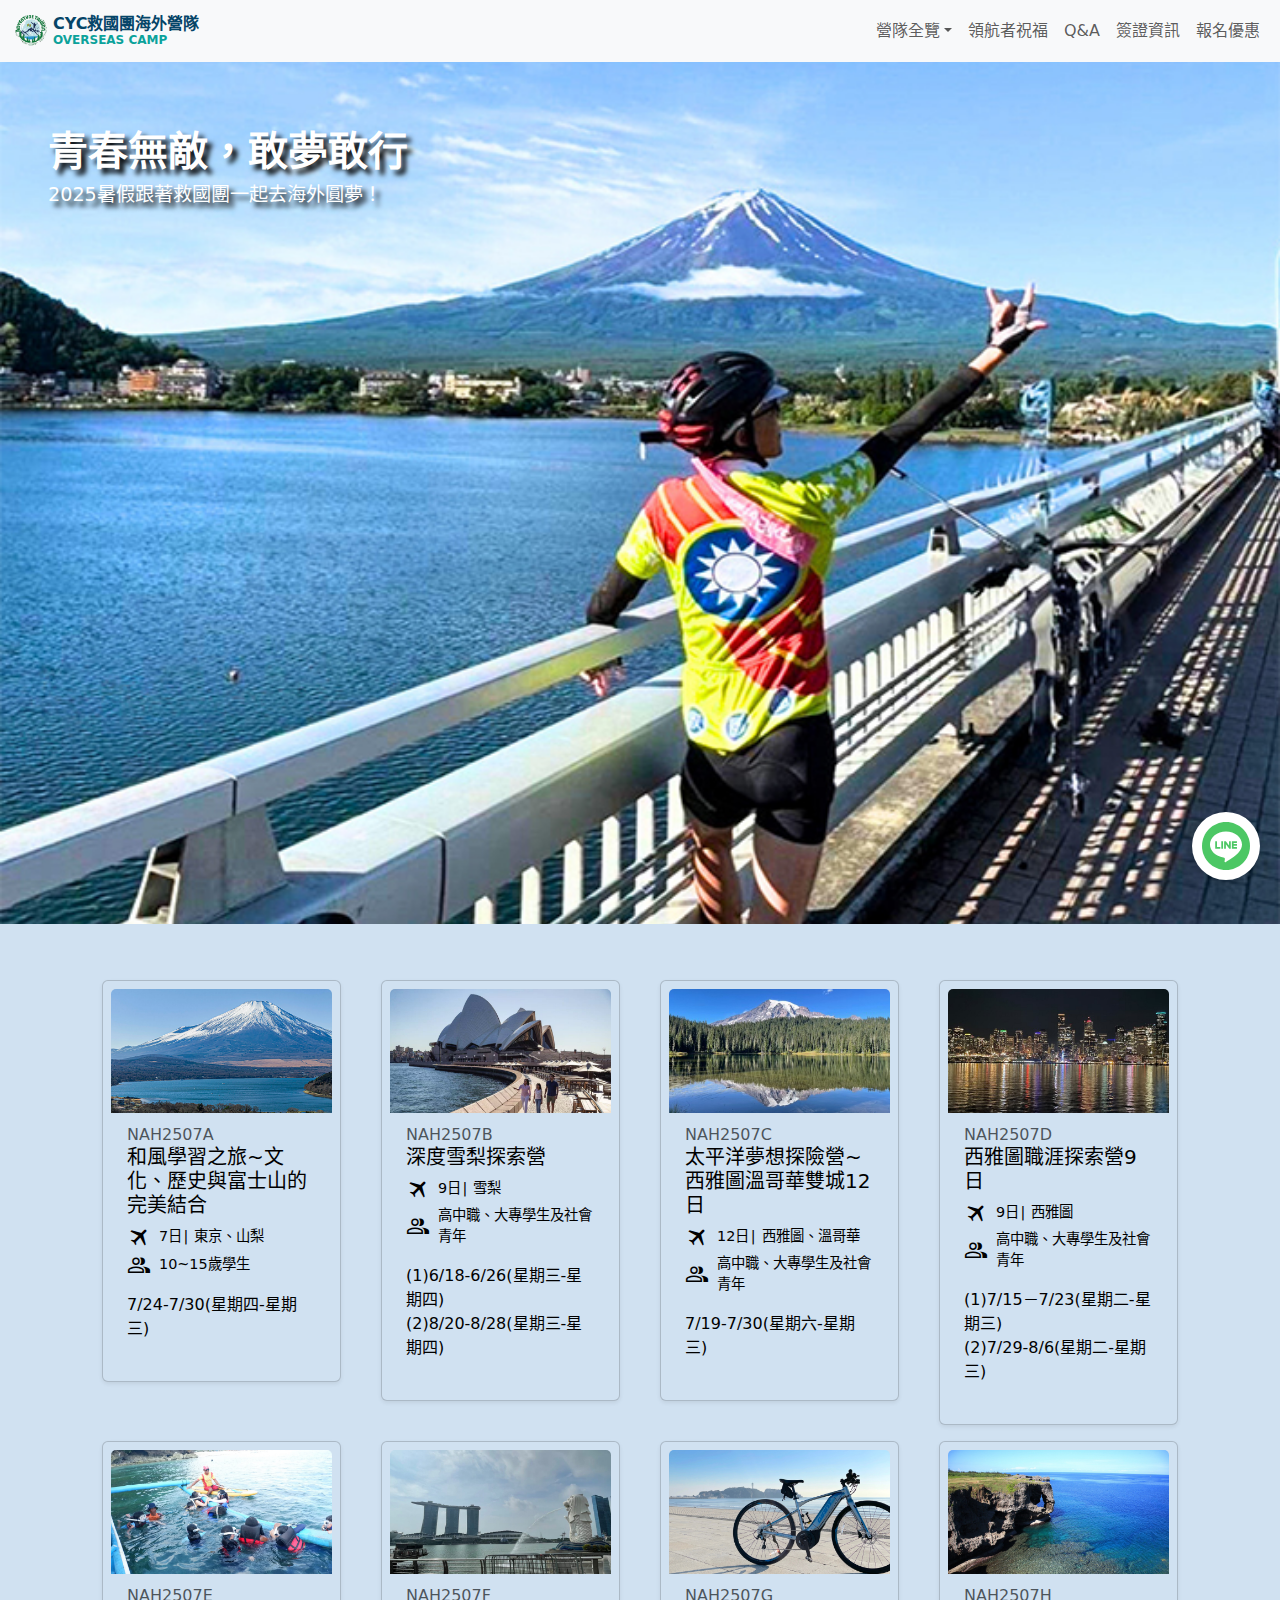
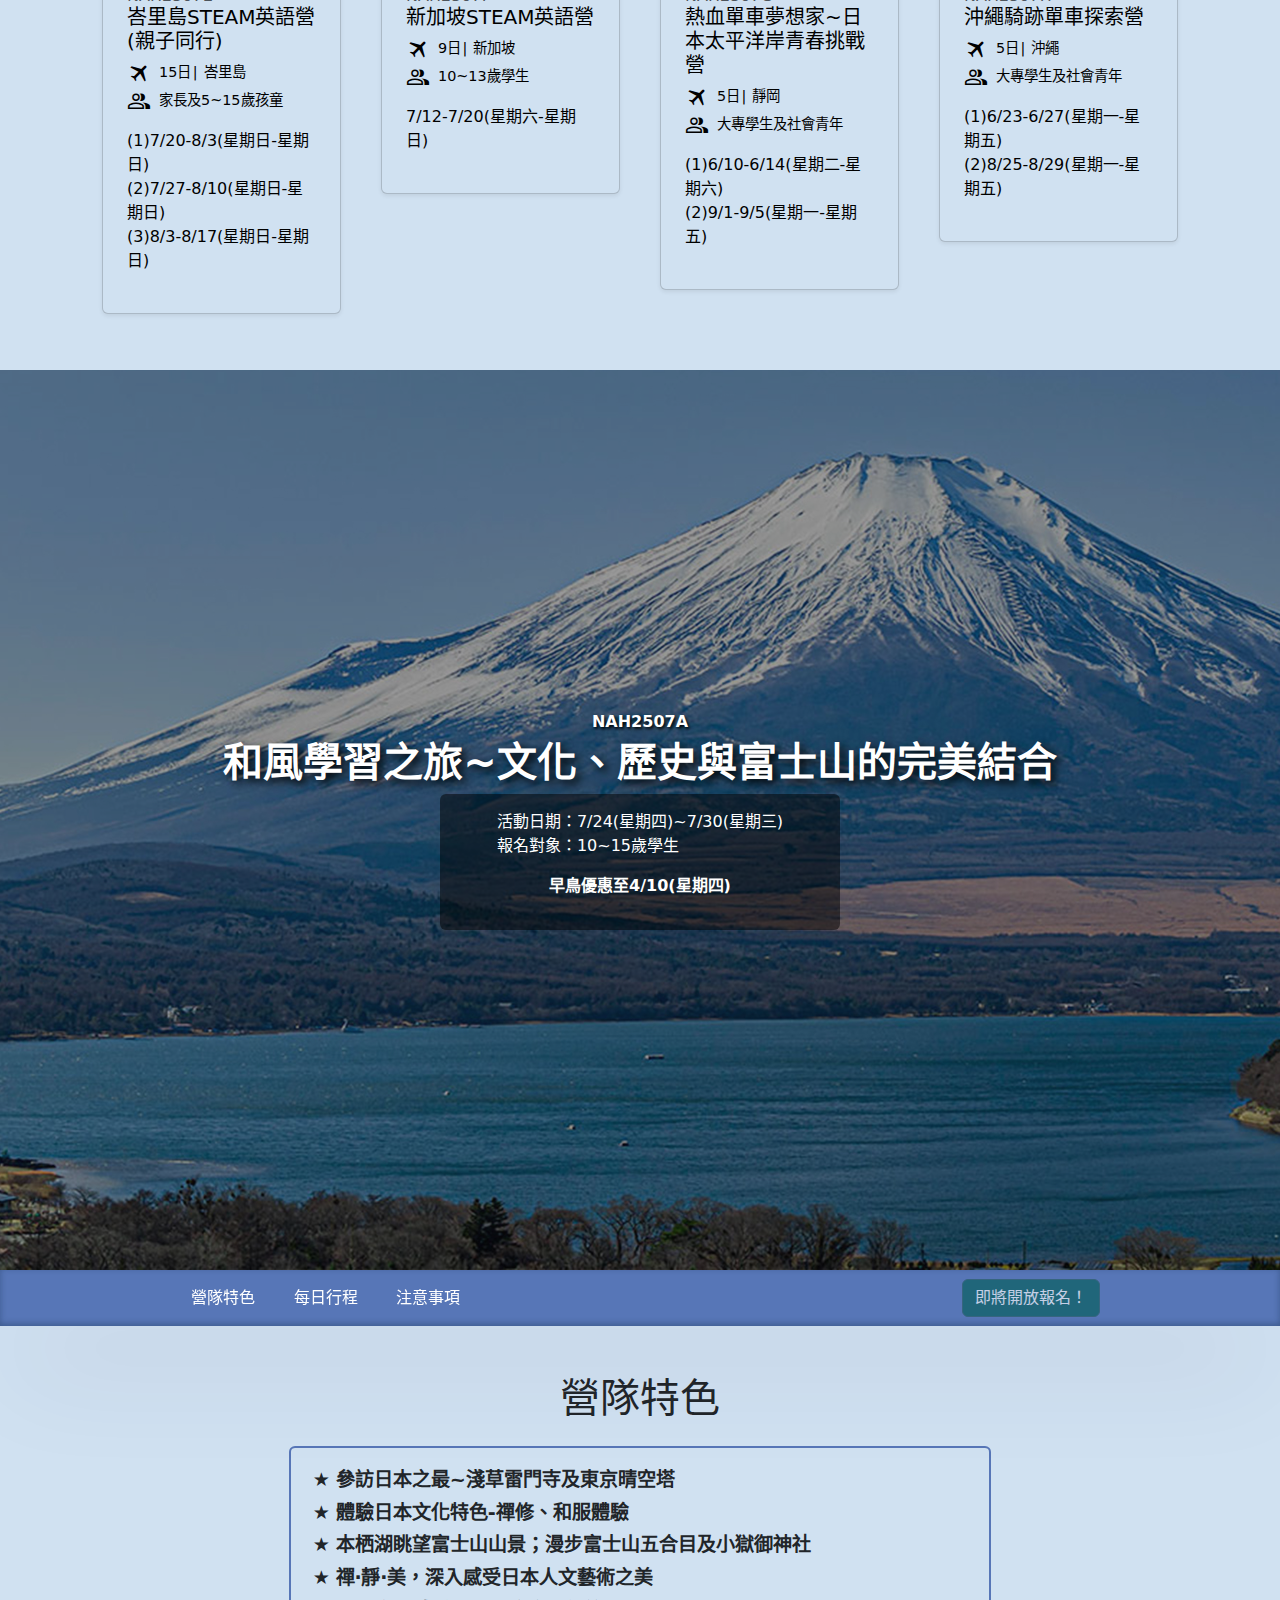
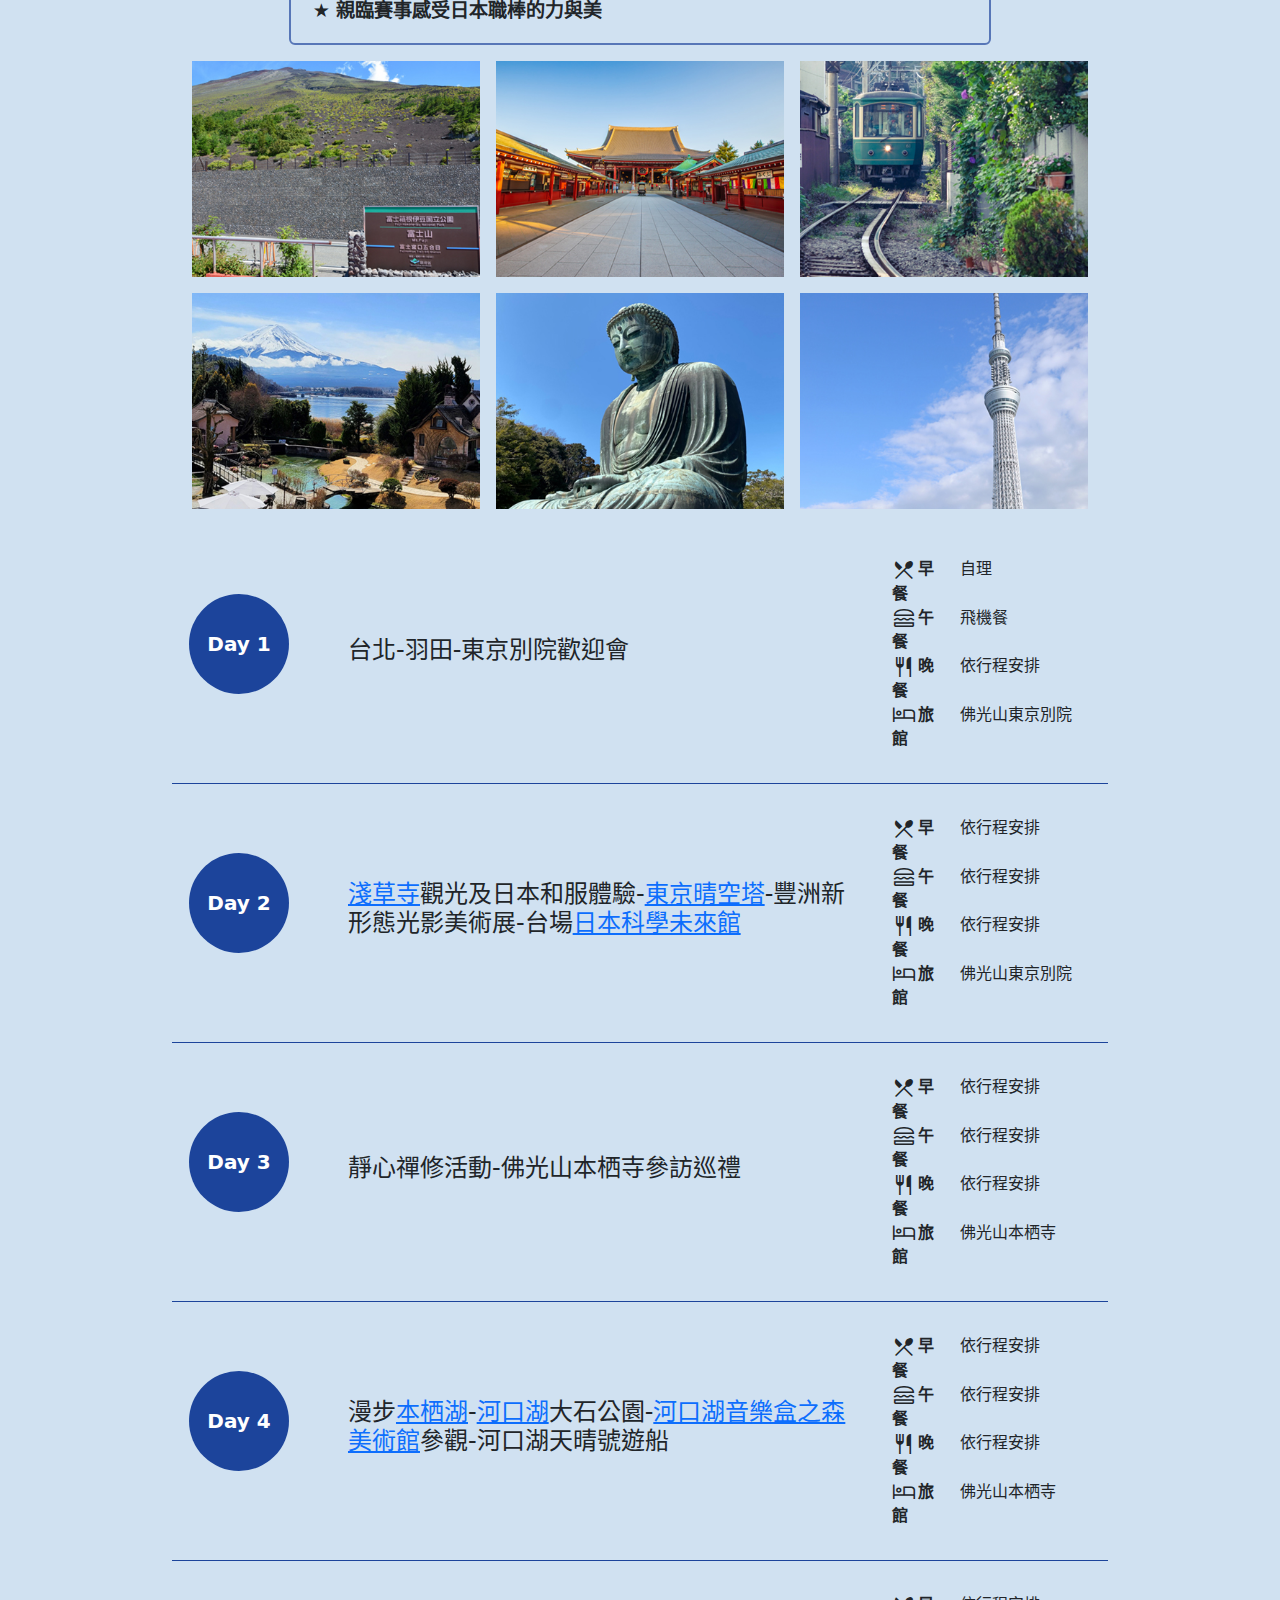
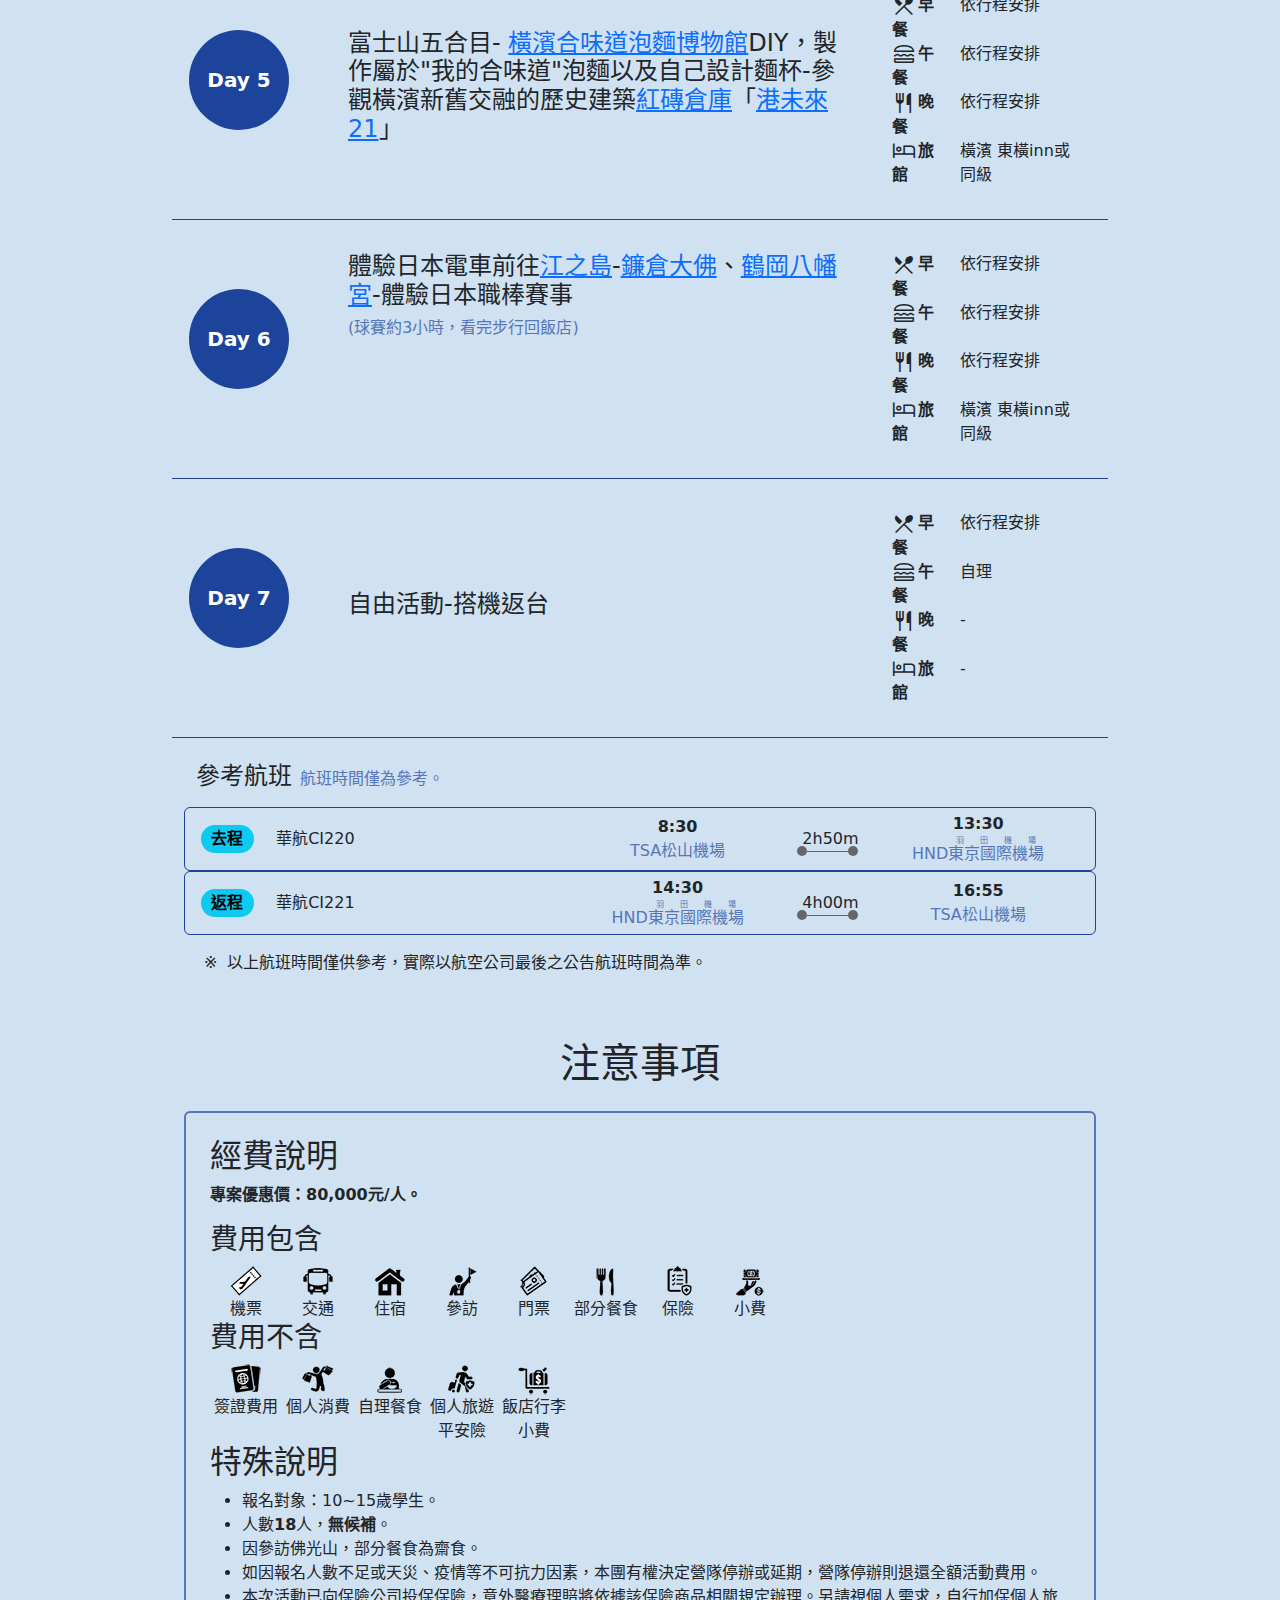
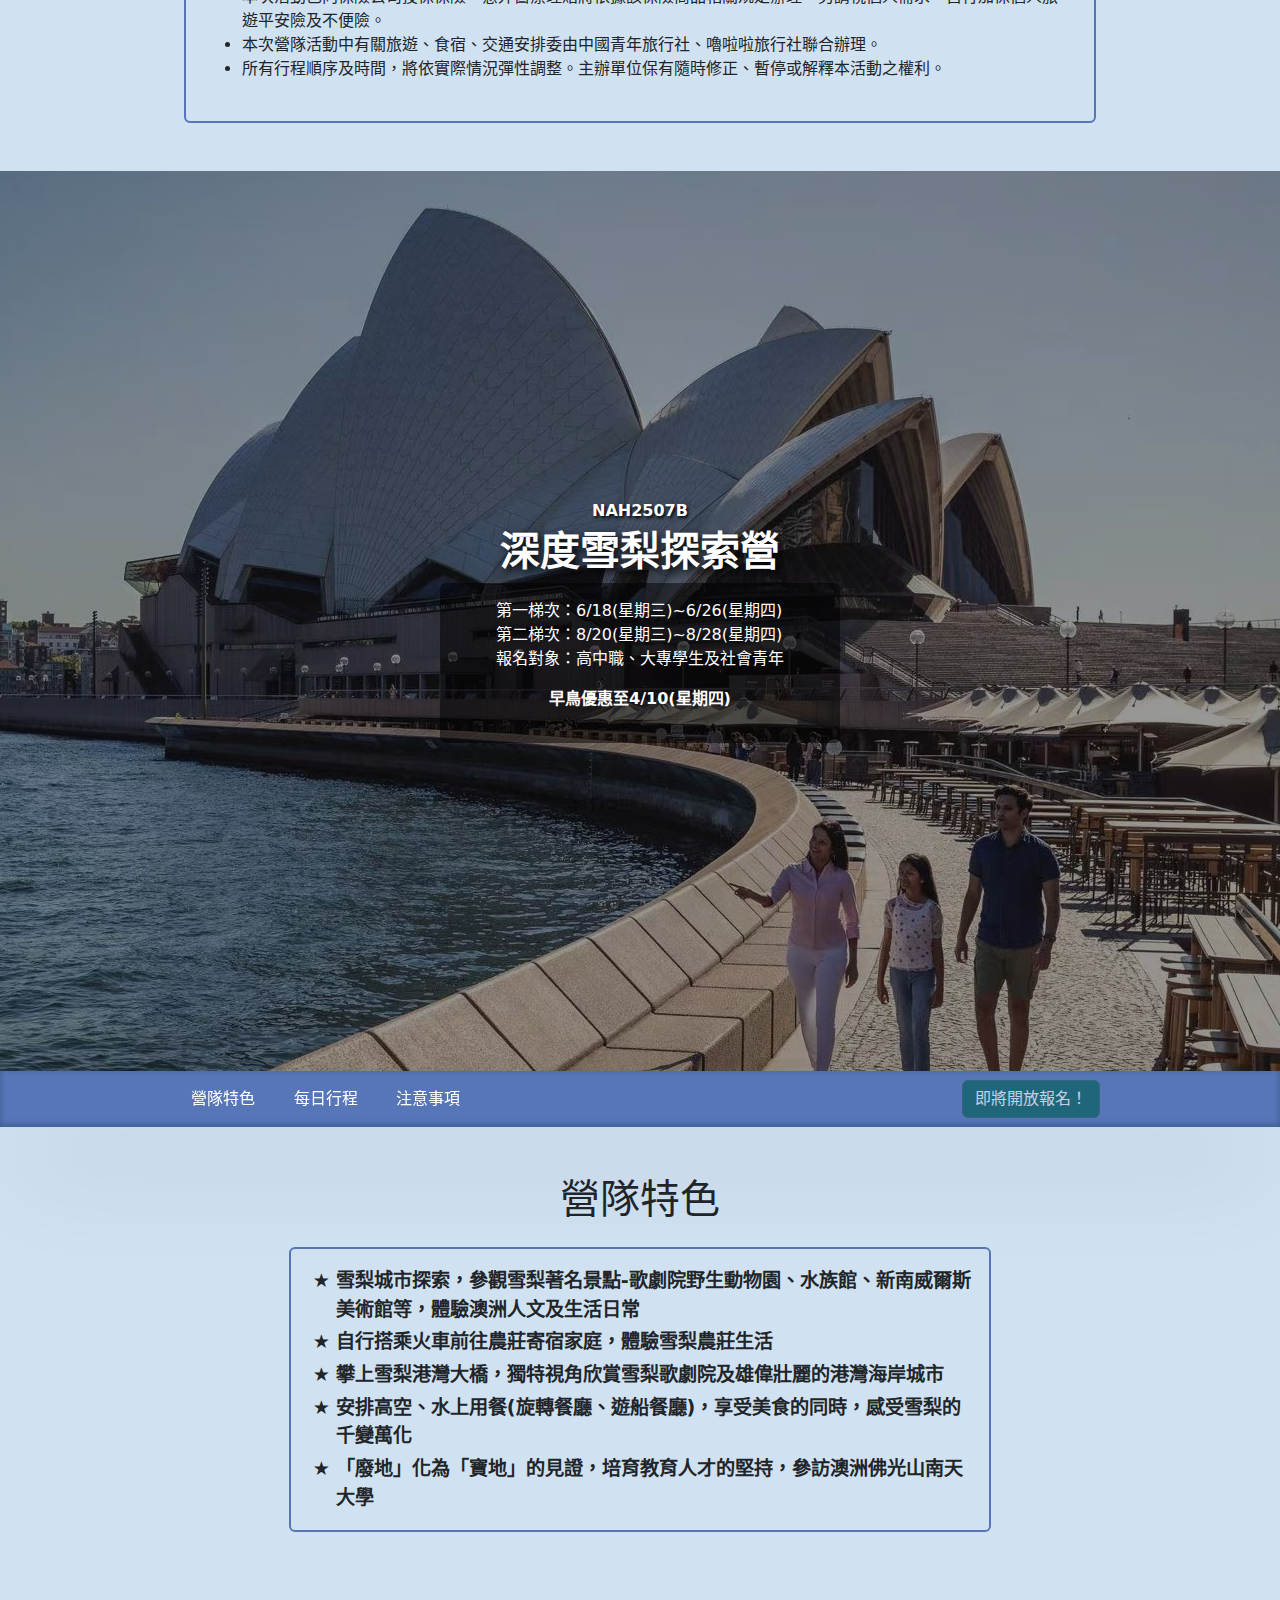
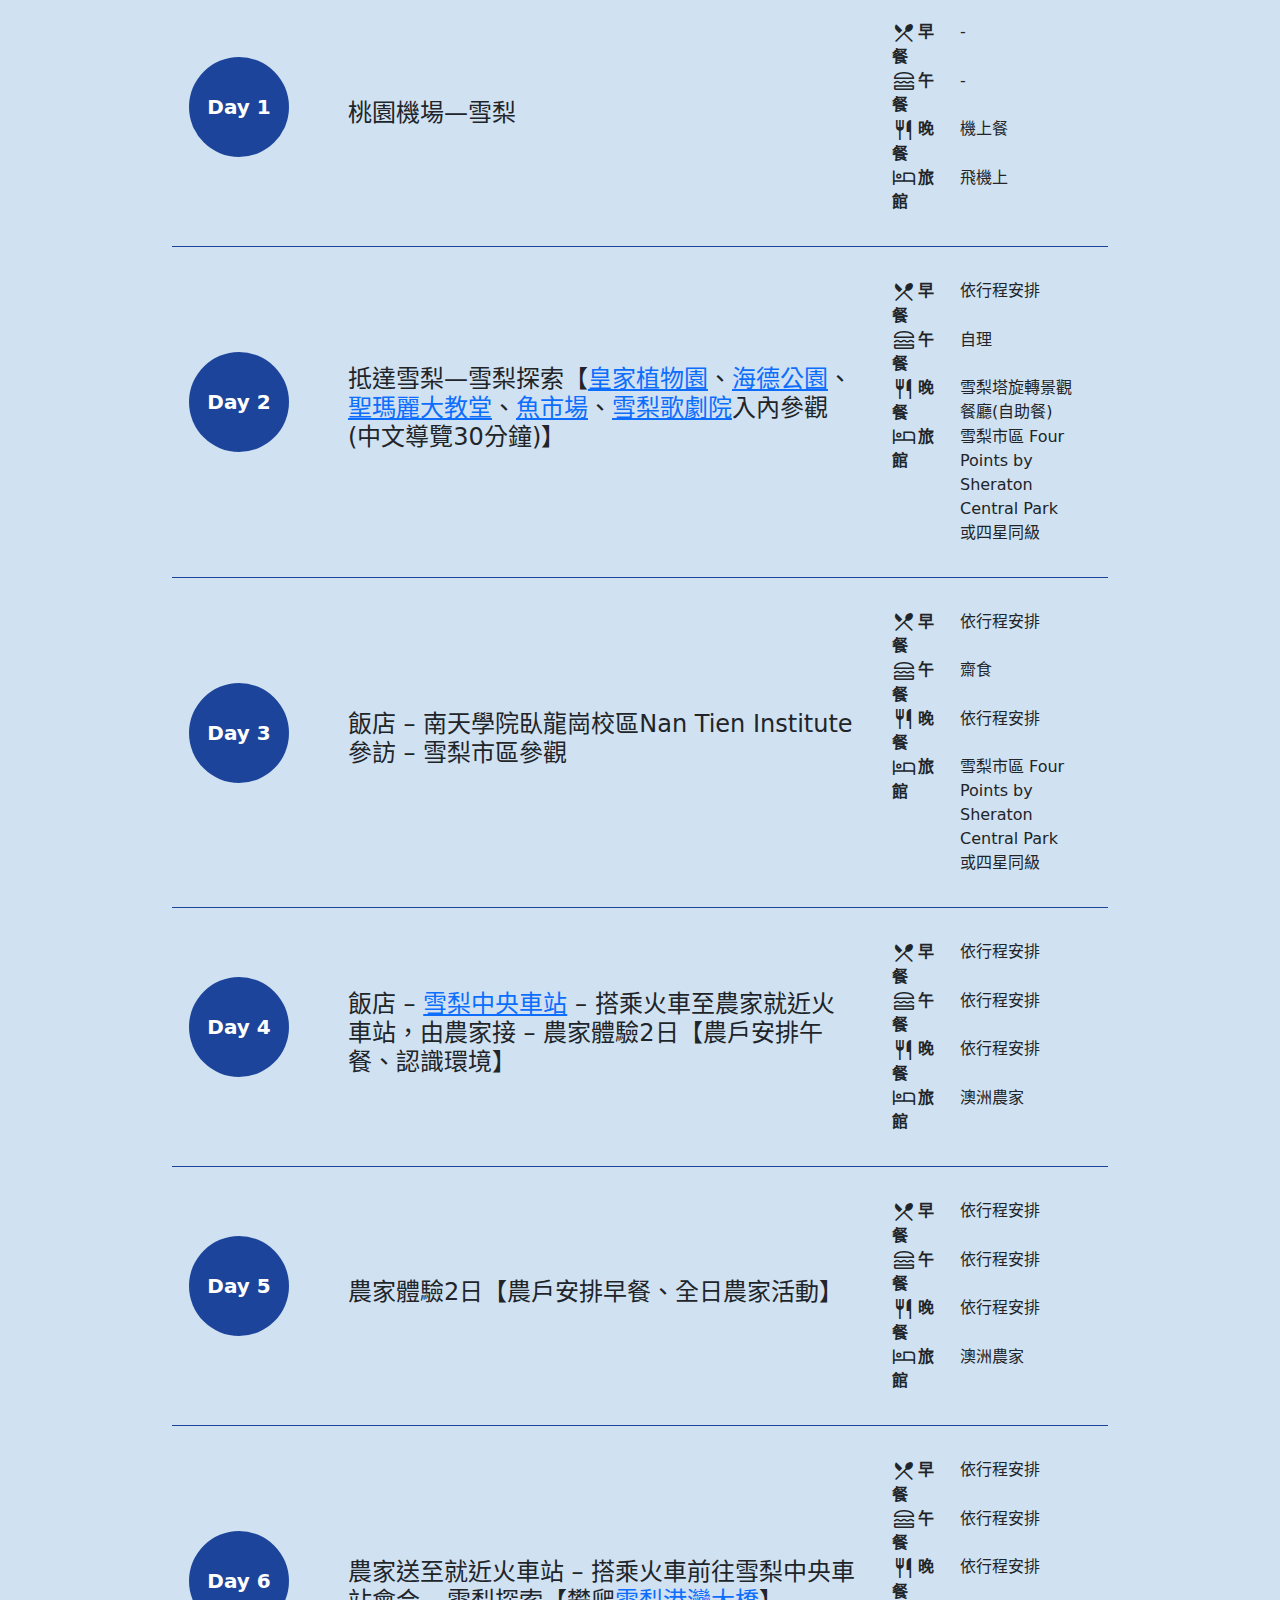
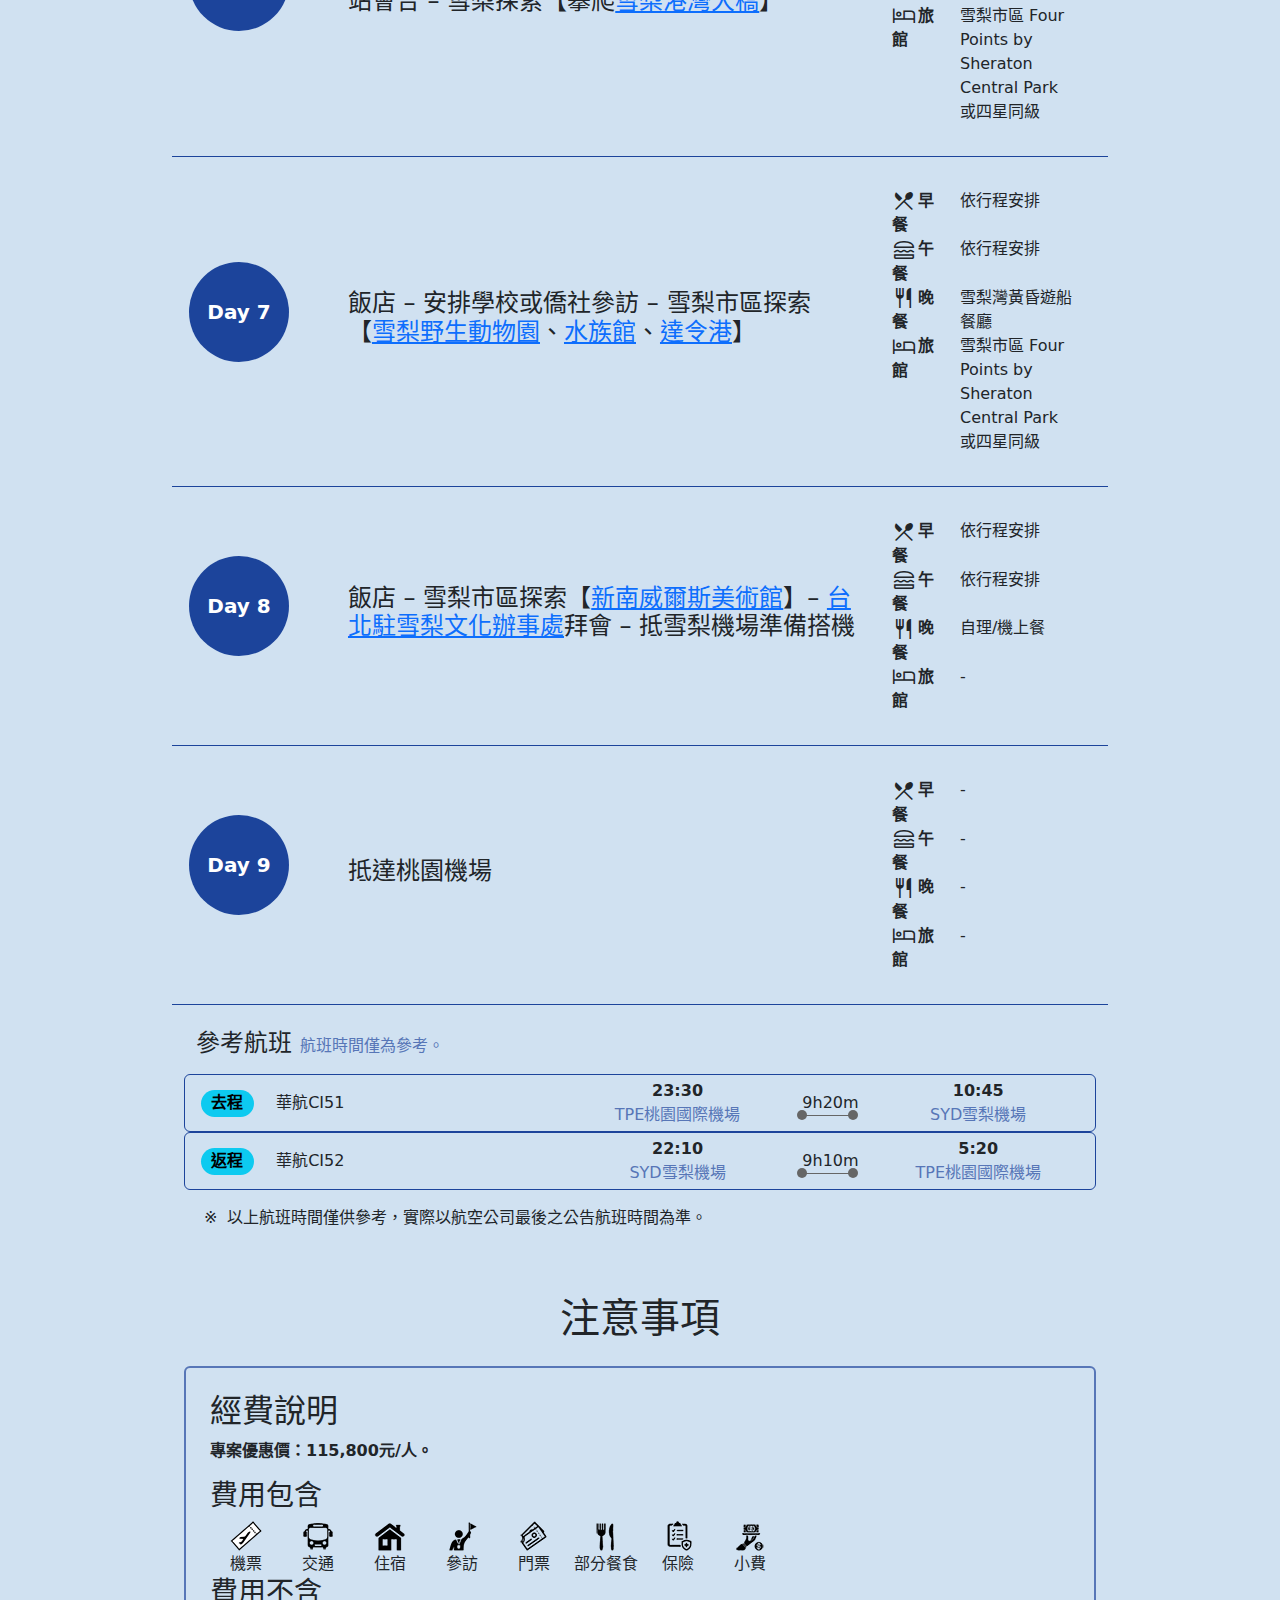
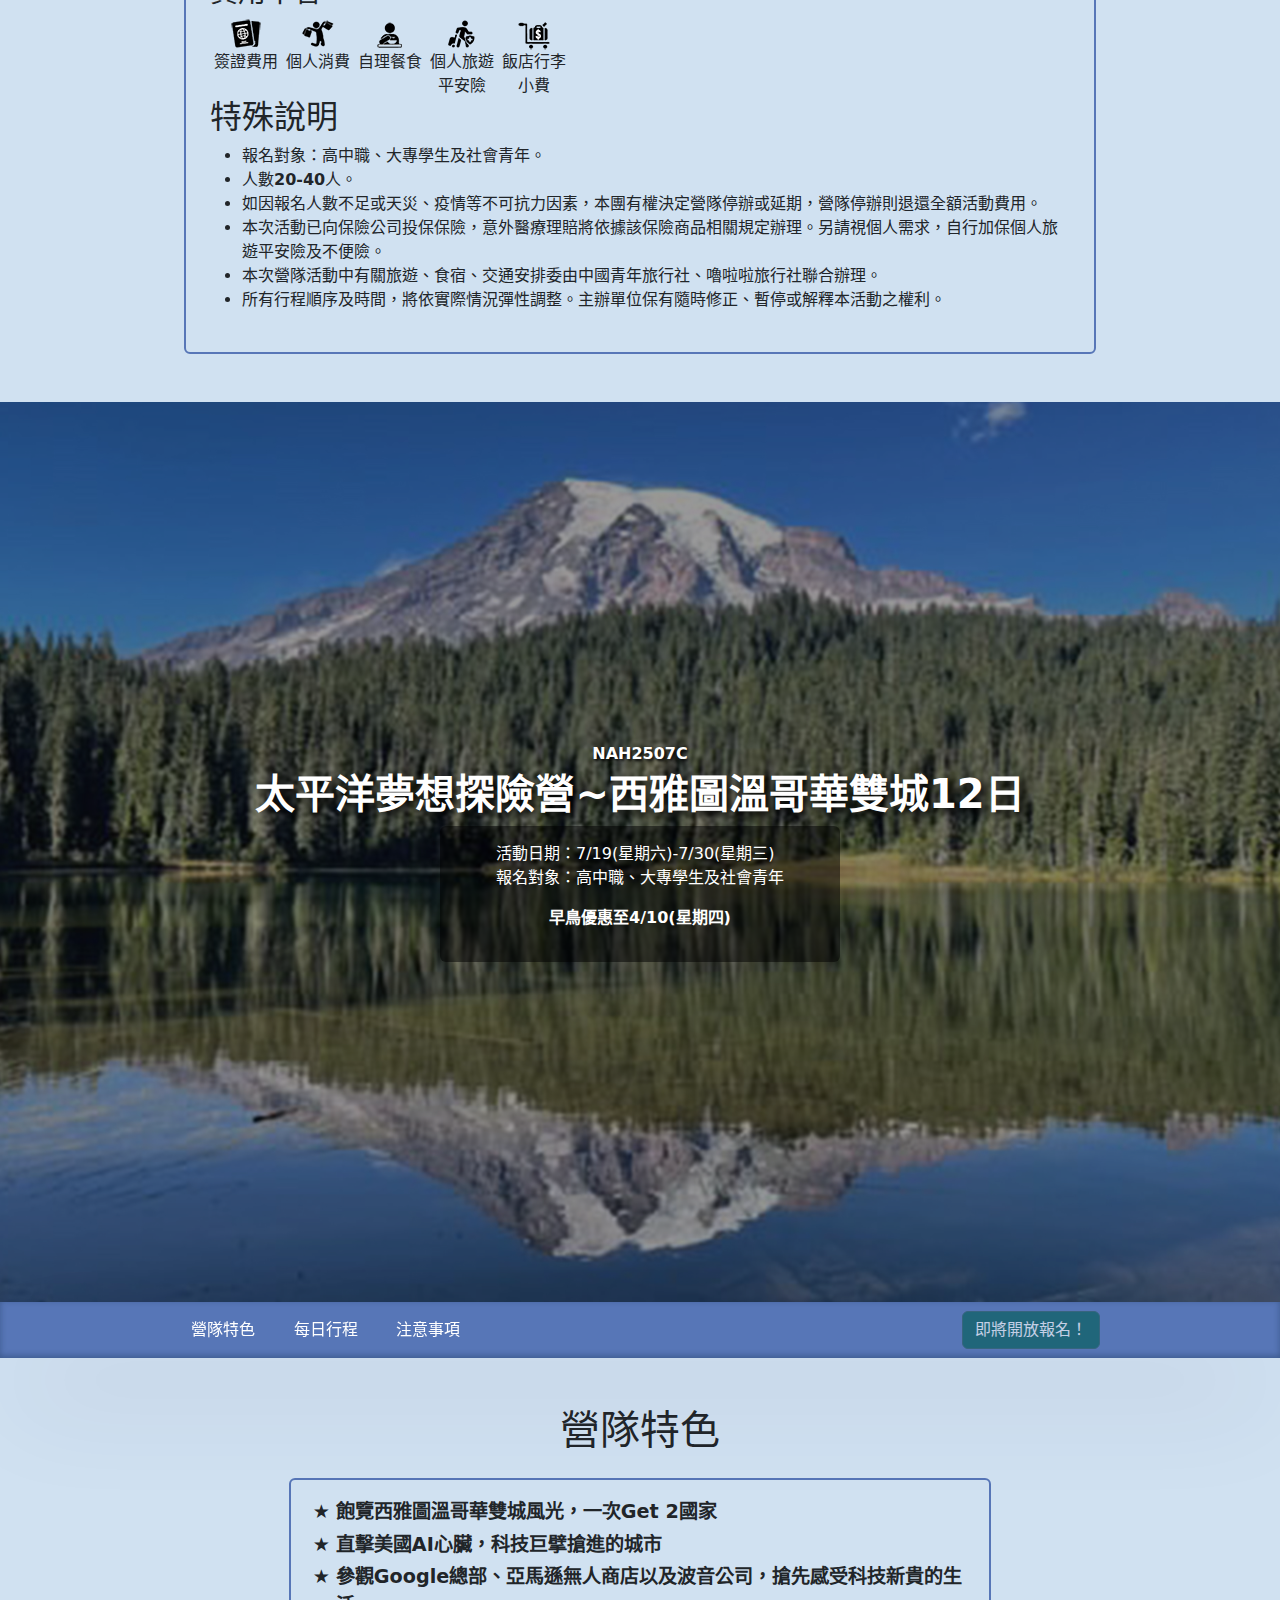
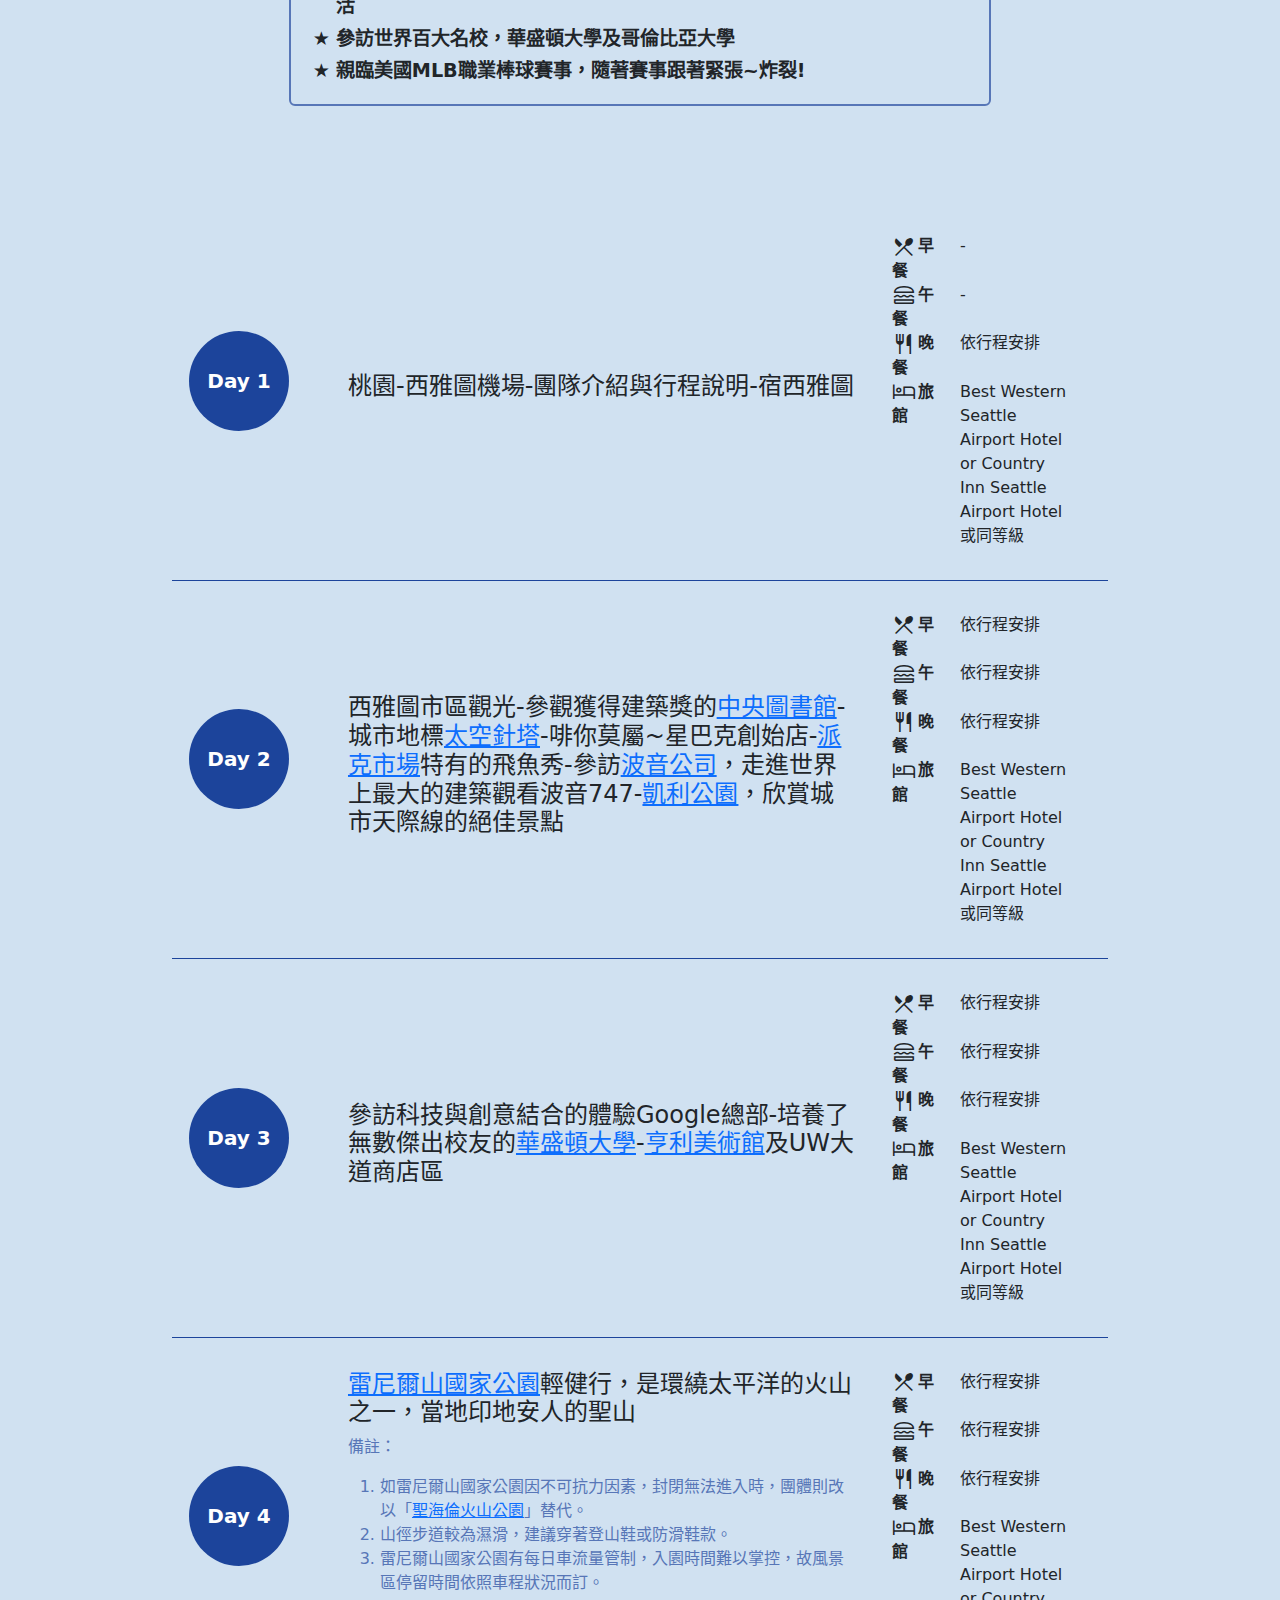
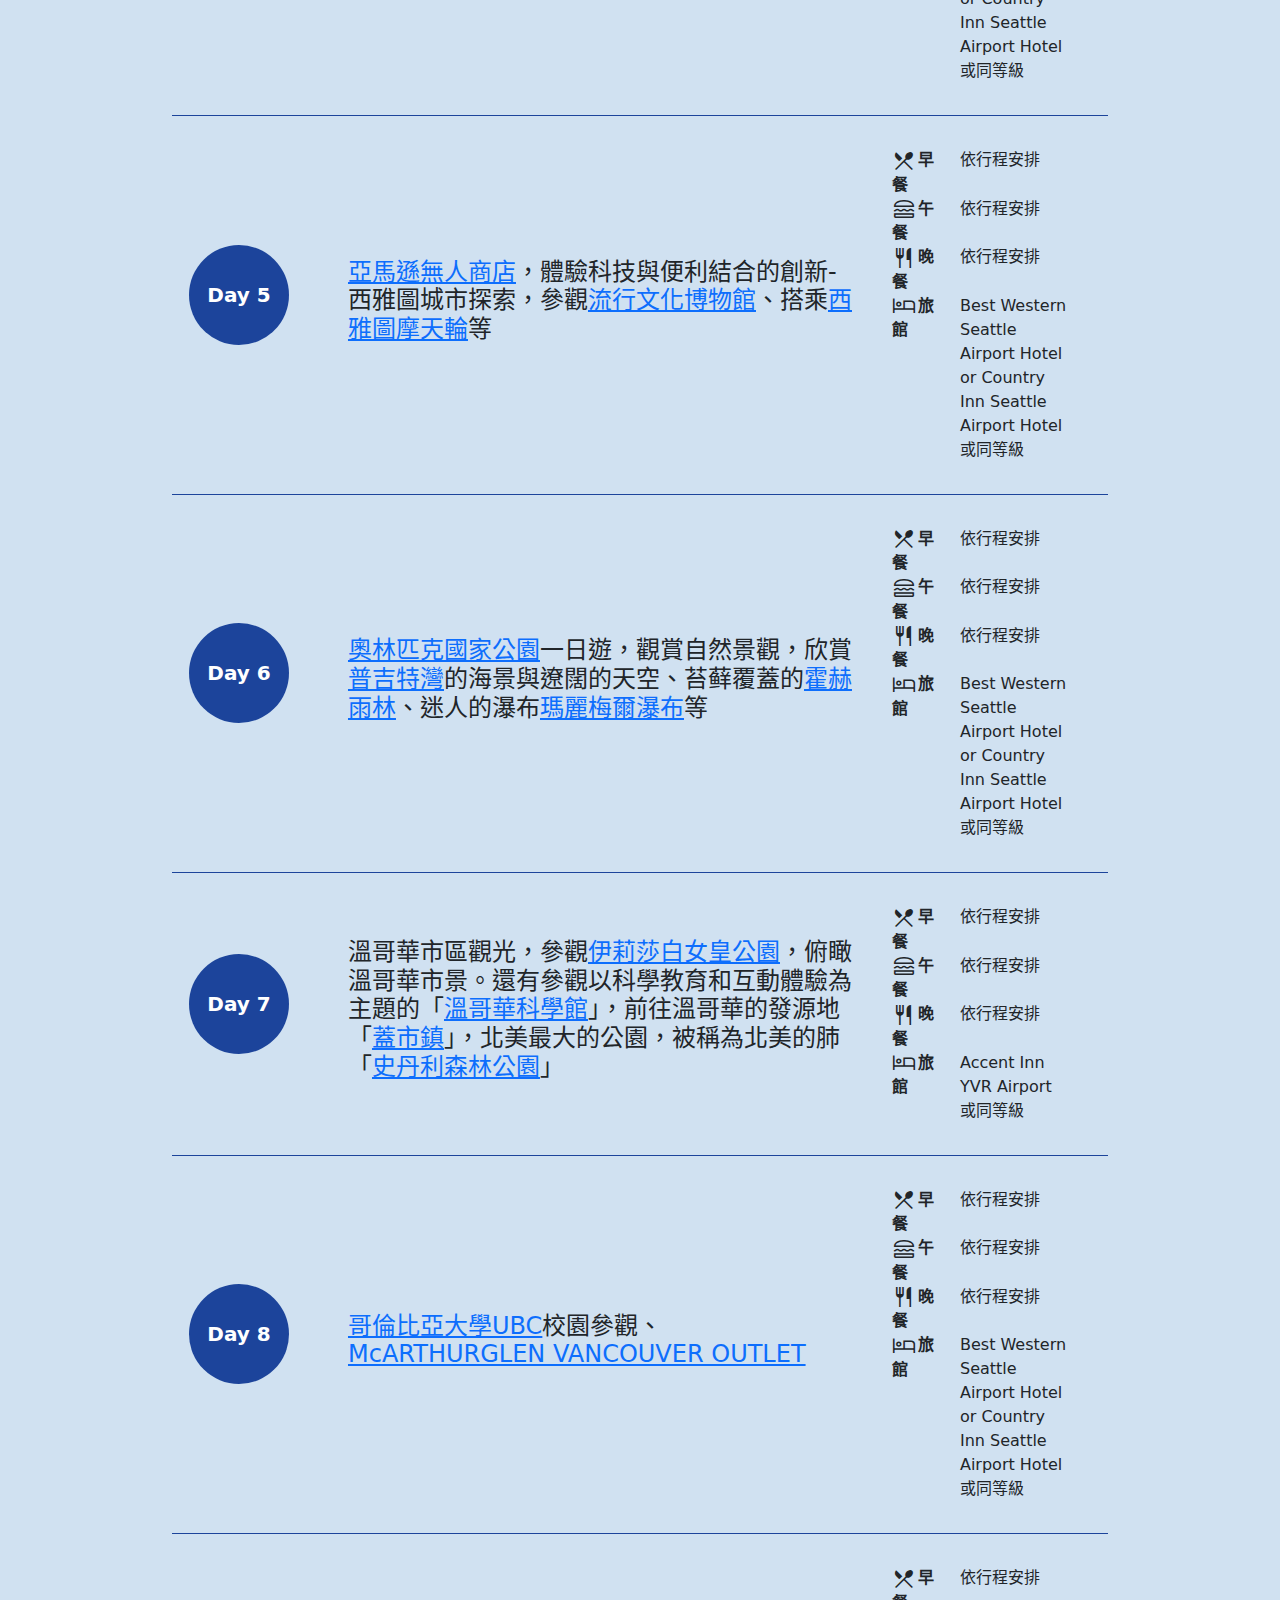
==== commit abb6b83a: "修正和風之旅營隊資訊" ====
--- a/index.html
+++ b/index.html
@@ -84,7 +84,7 @@
                                 <div class="card-text">
                                     <div class="info">
                                         <p class="d-flex align-items-center mb-1"><span class="material-symbols-outlined pe-2">travel</span><span class="days">7日</span><span class="spot">東京、山梨</span></p>
-                                        <p class="d-flex align-items-center"><span class="material-symbols-outlined pe-2">group</span>大專學生及社會青年</p>
+                                        <p class="d-flex align-items-center"><span class="material-symbols-outlined pe-2">group</span>10~15歲學生</p>
                                     </div>
                                     <p>7/24-7/30(星期四-星期三)</p>
                                 </div>
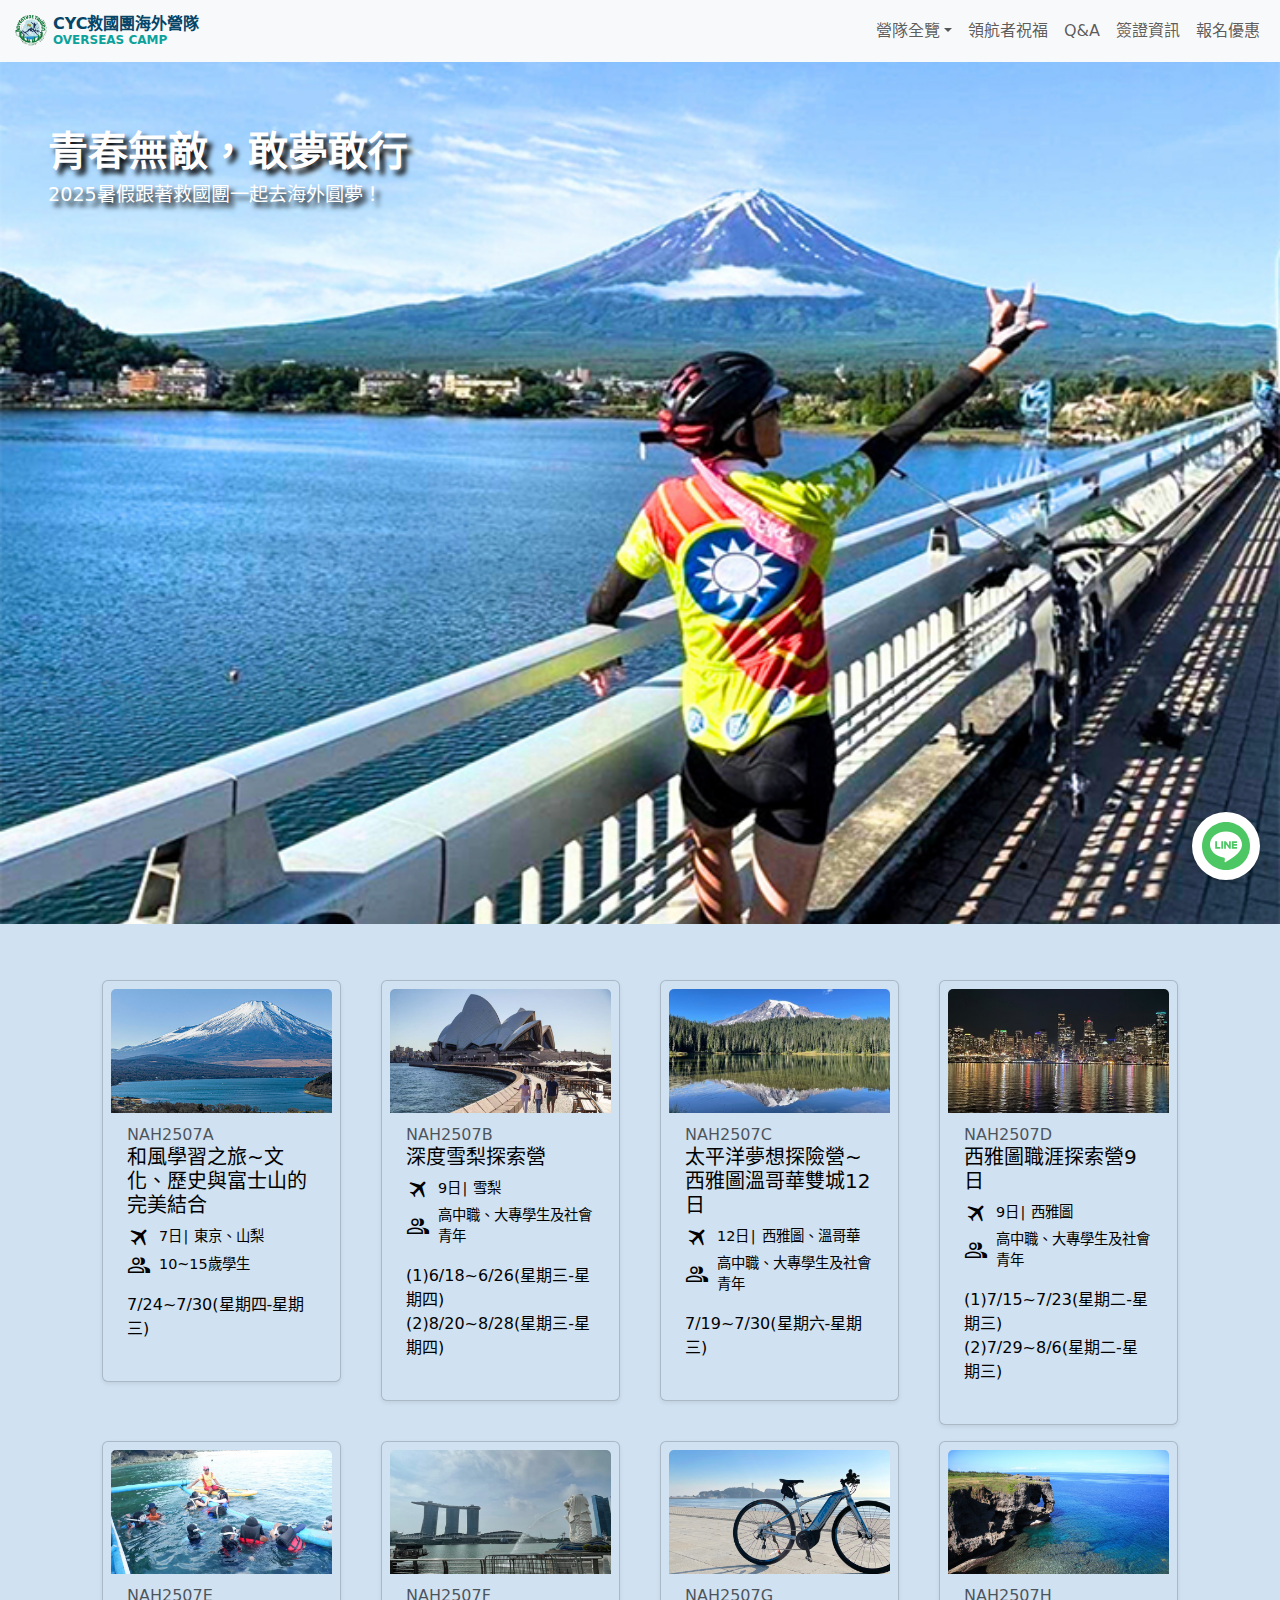
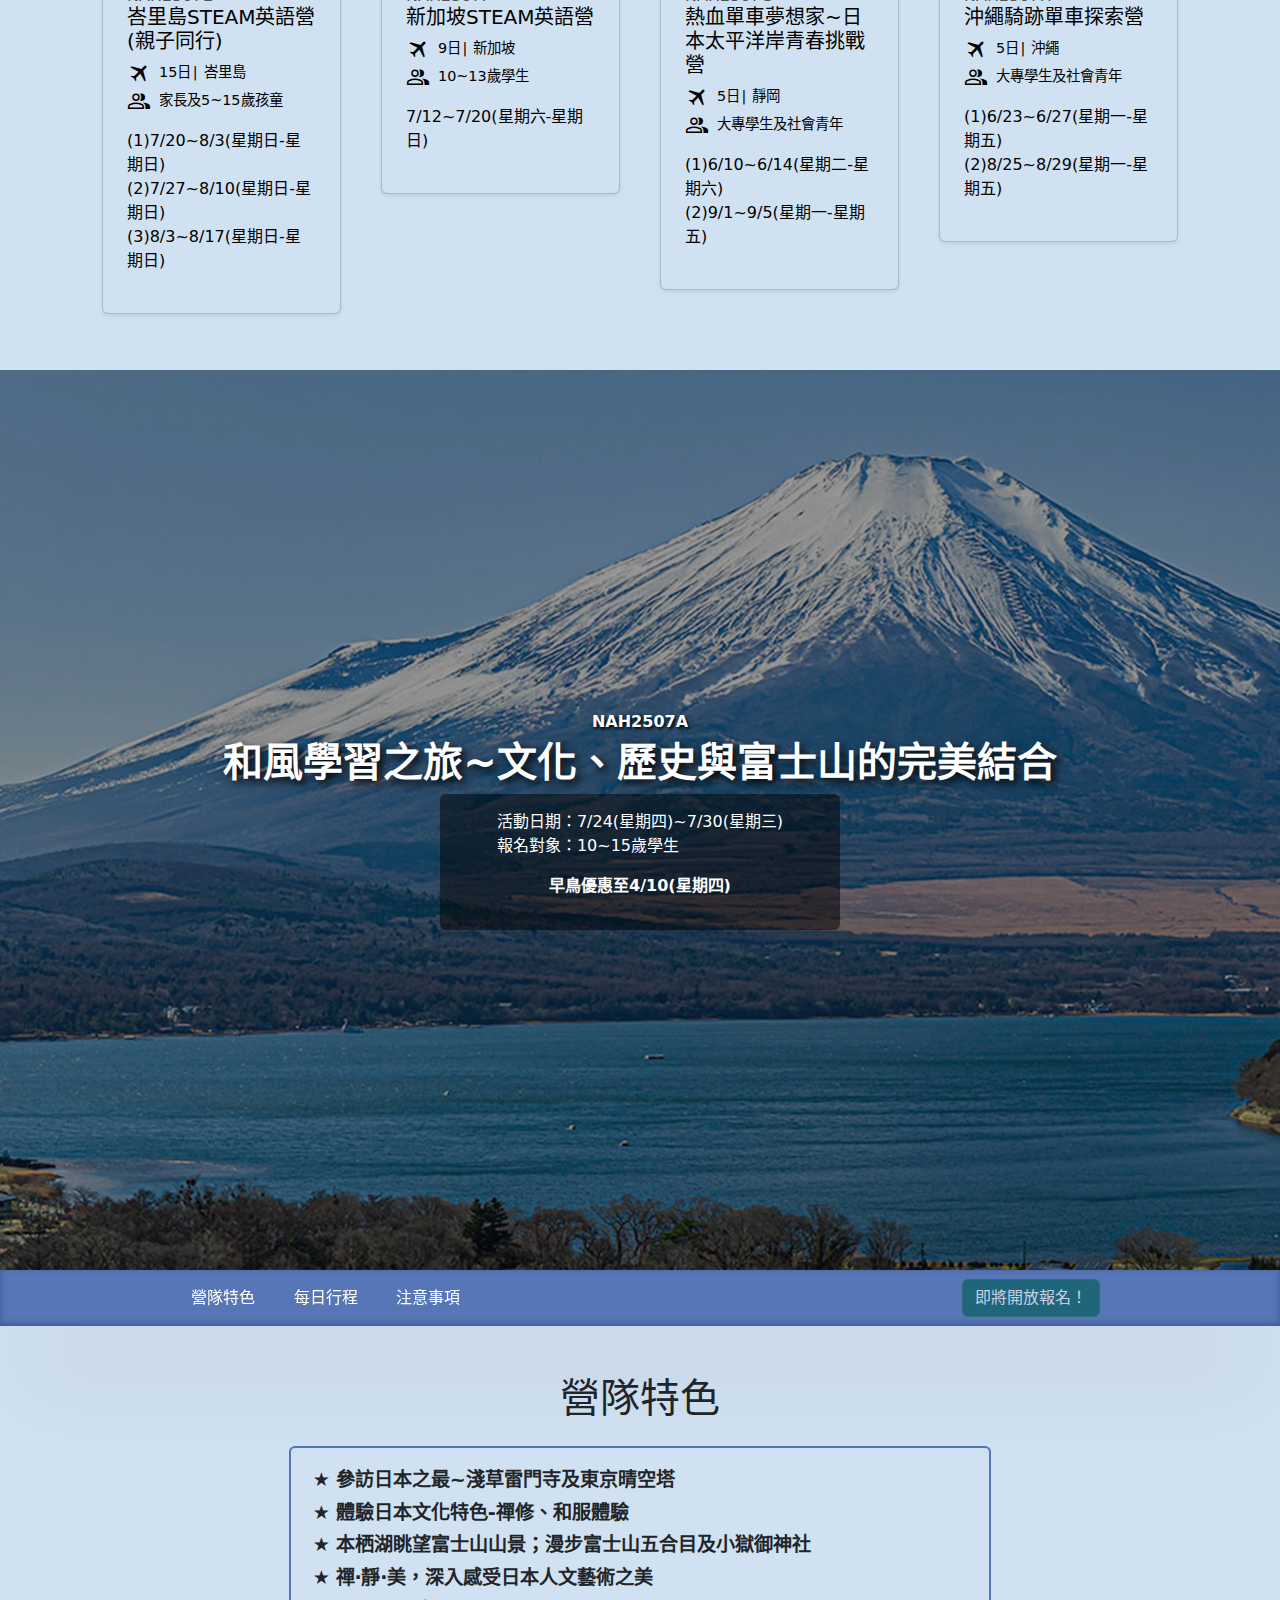
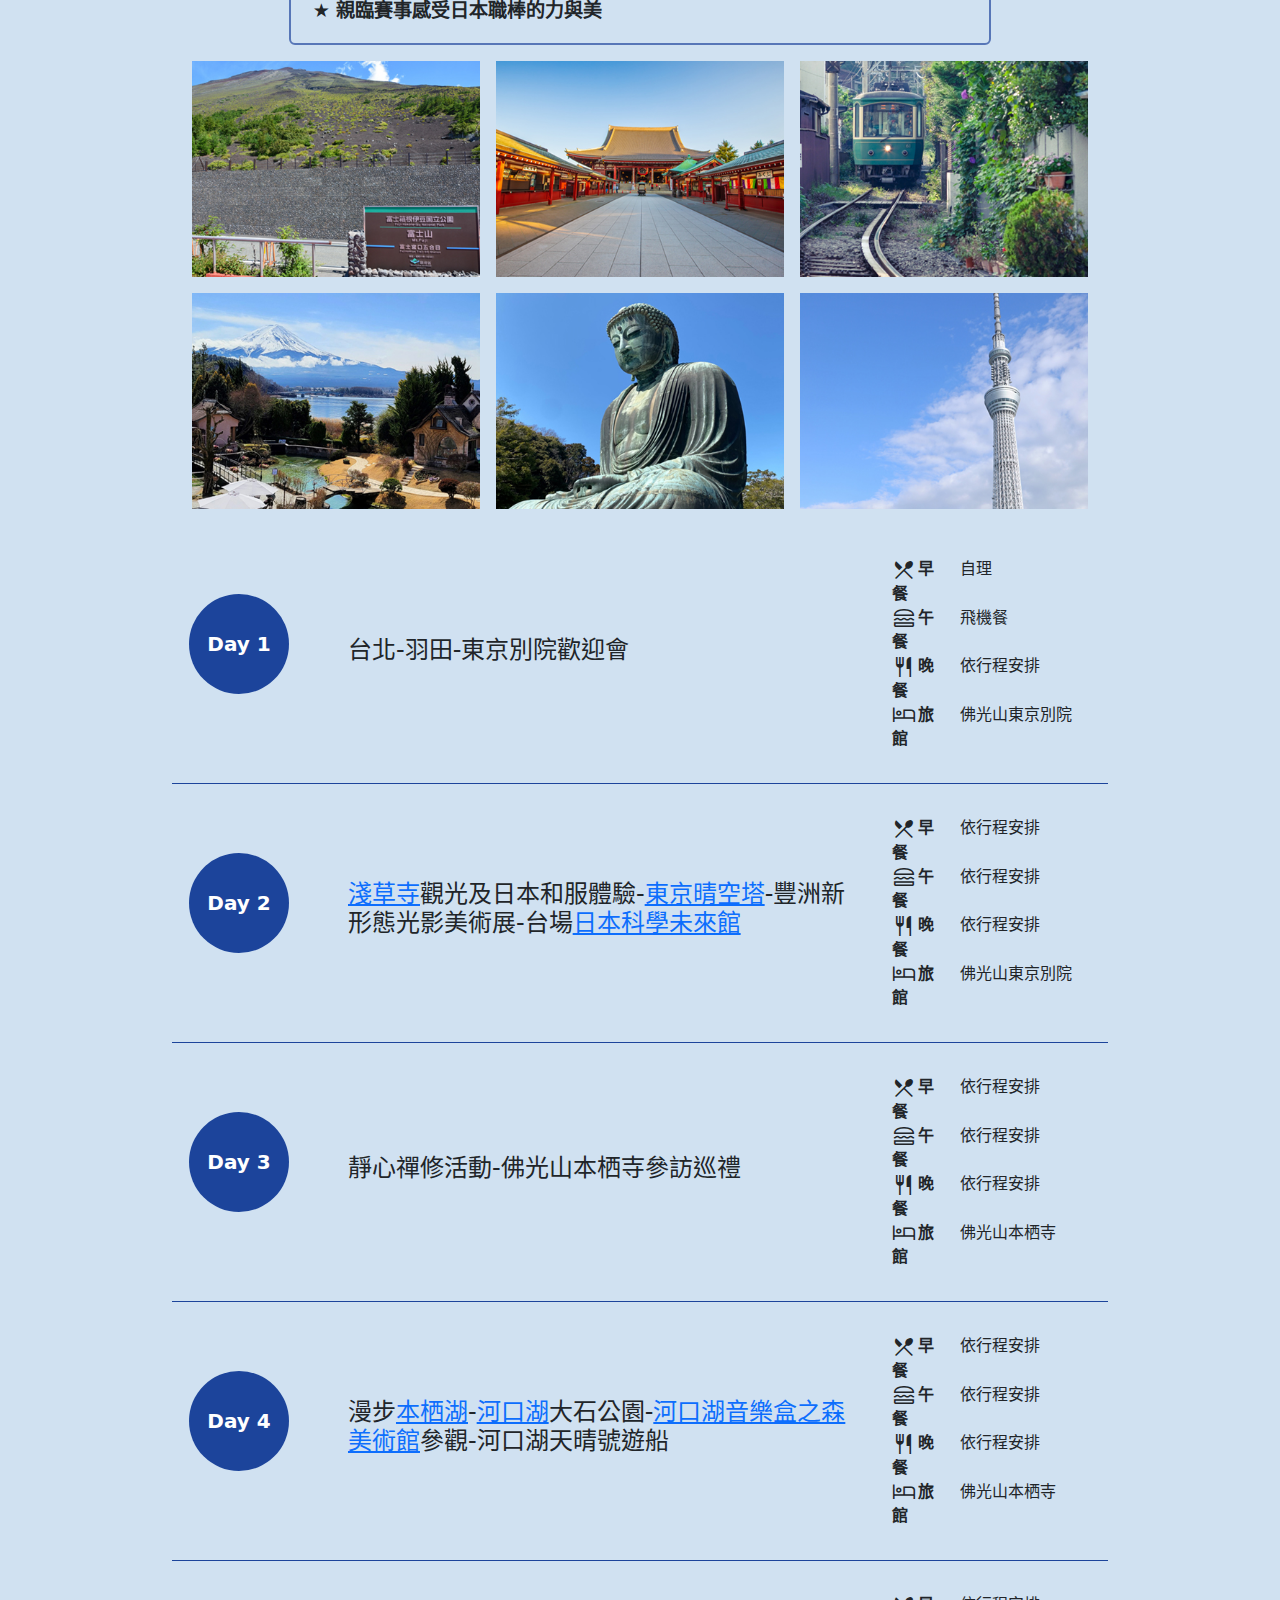
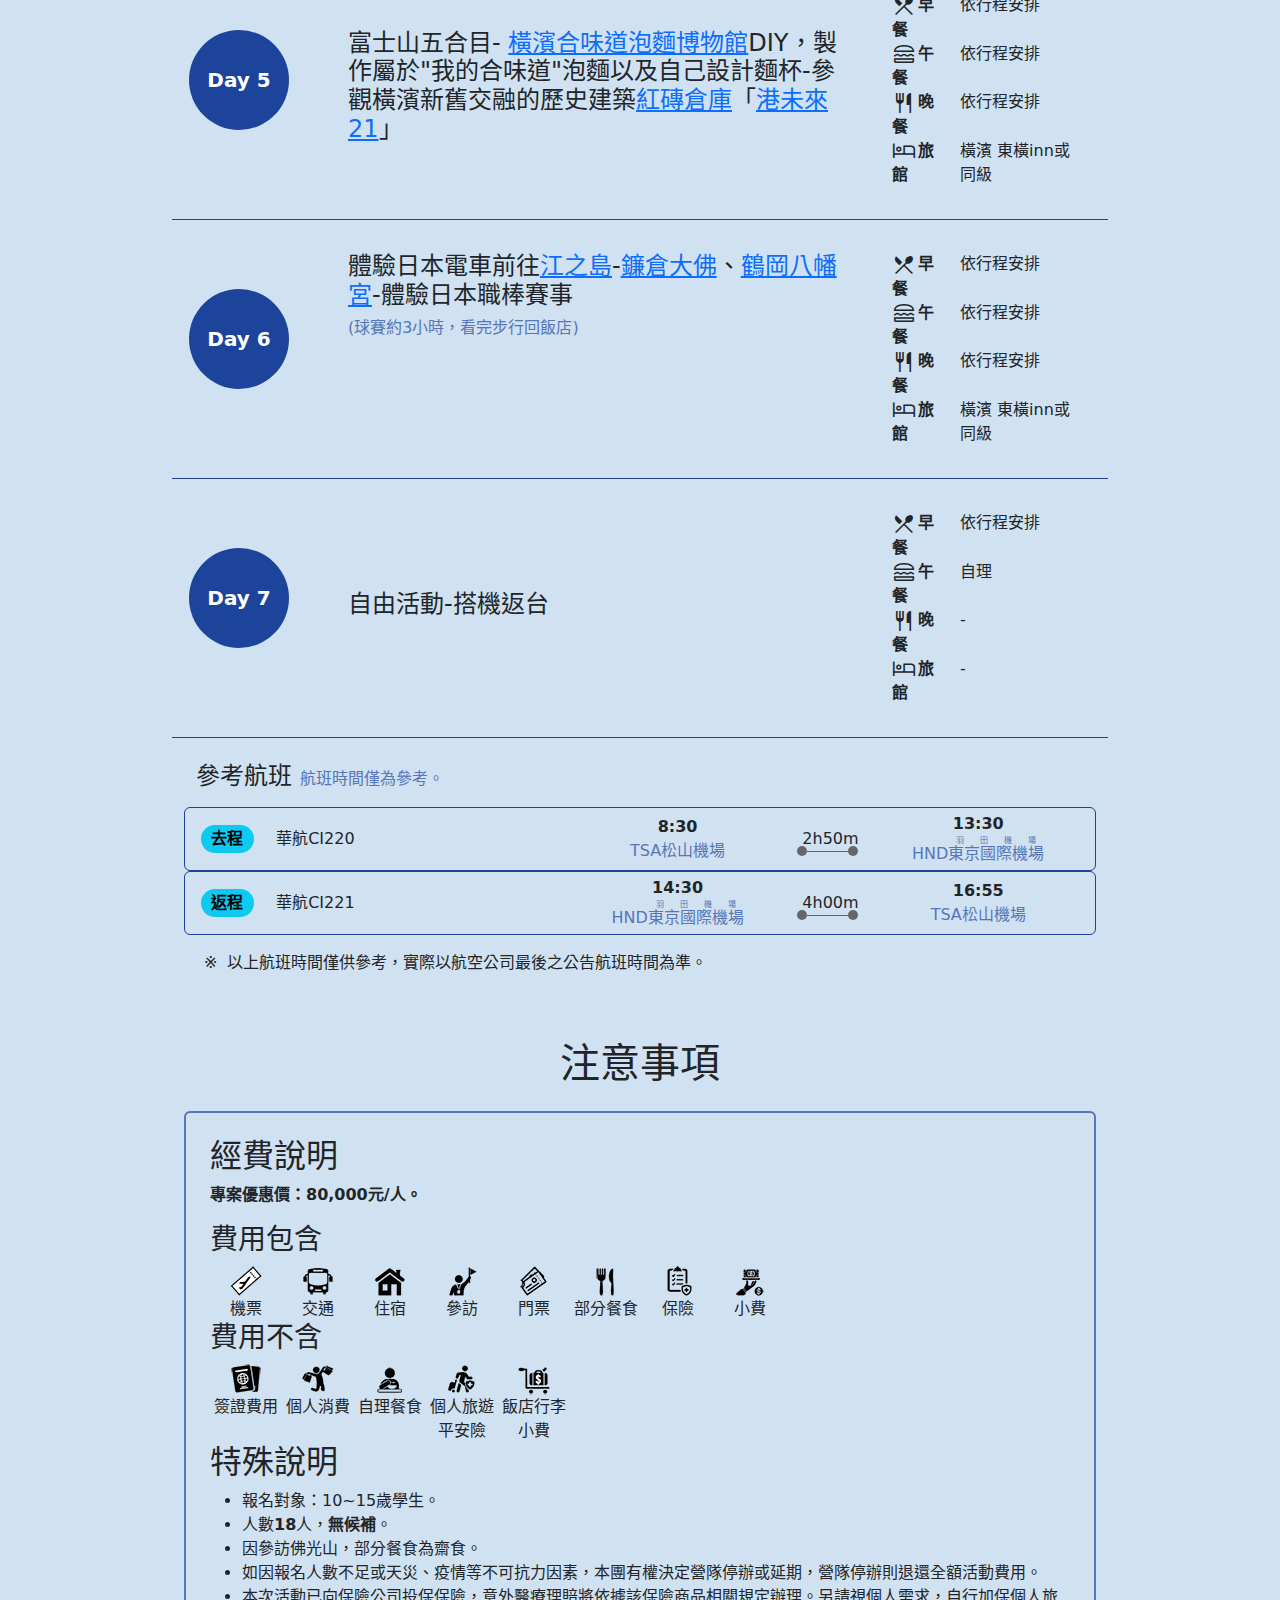
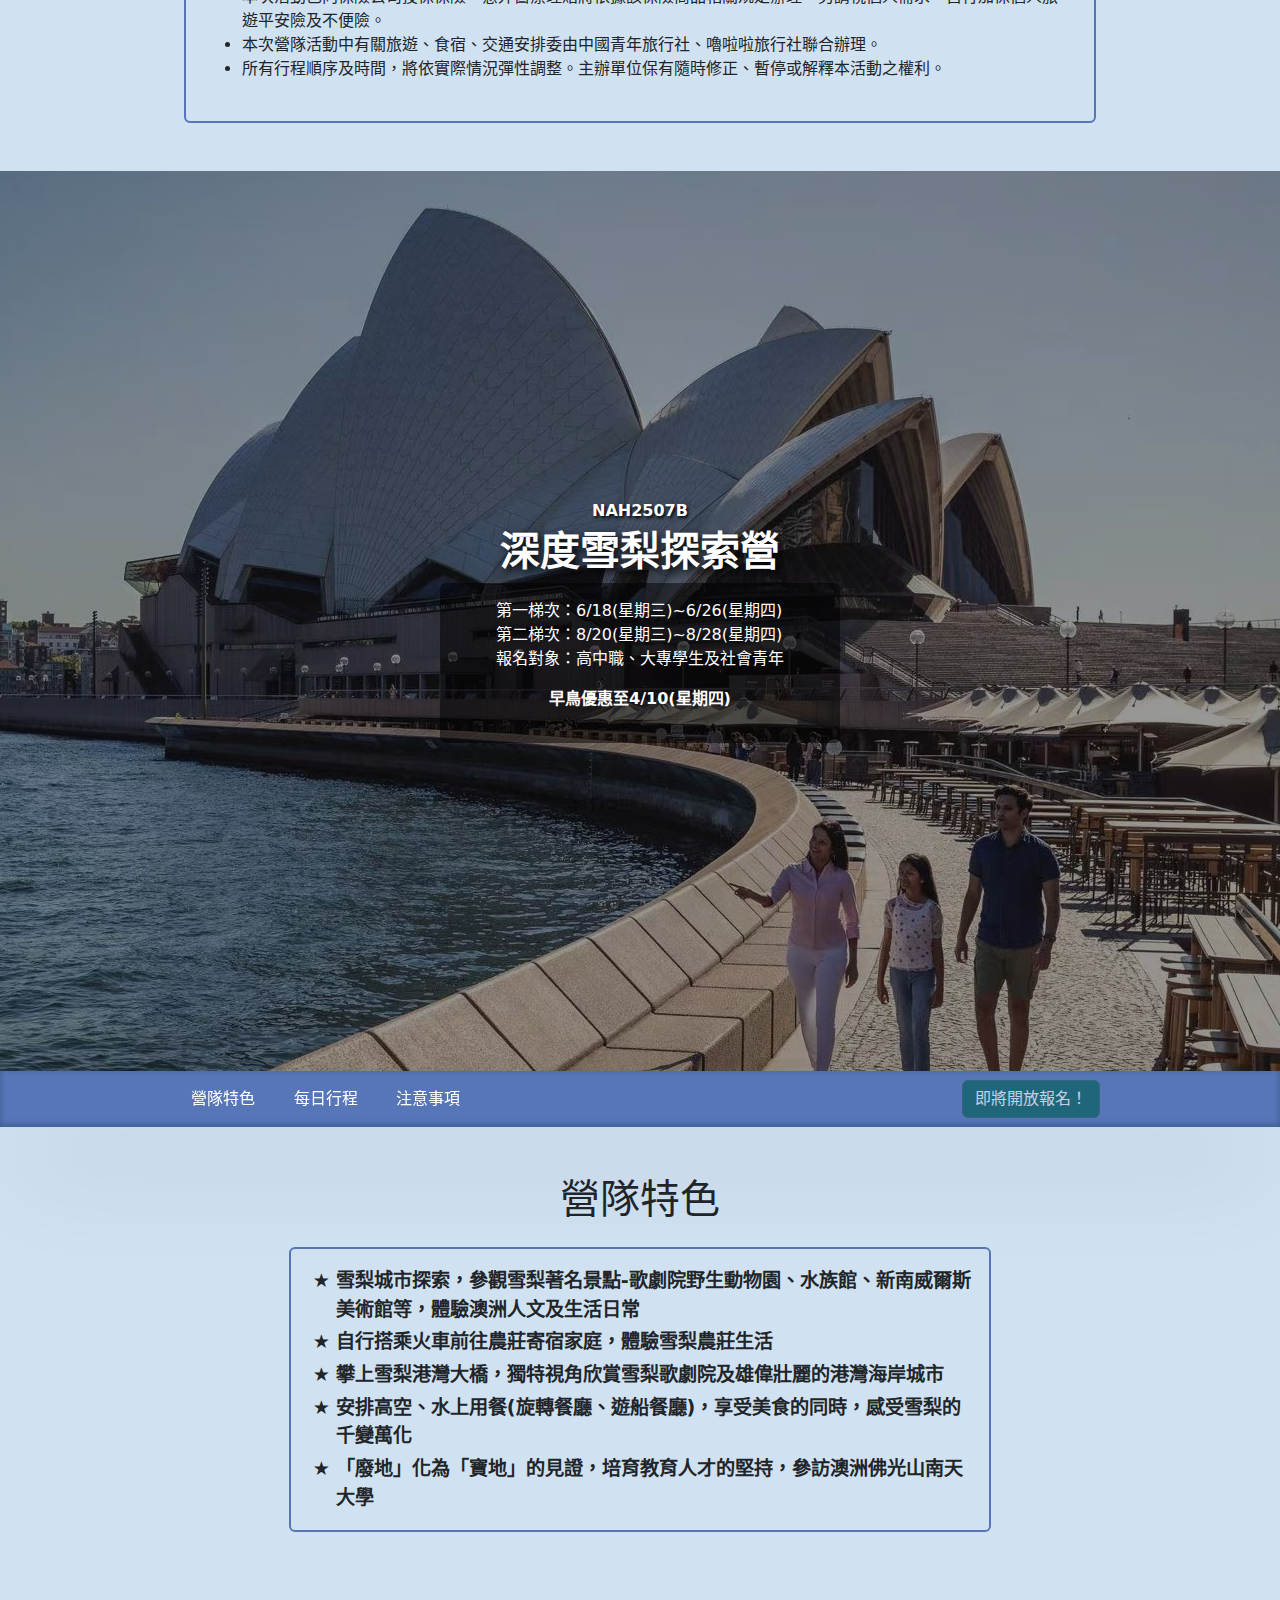
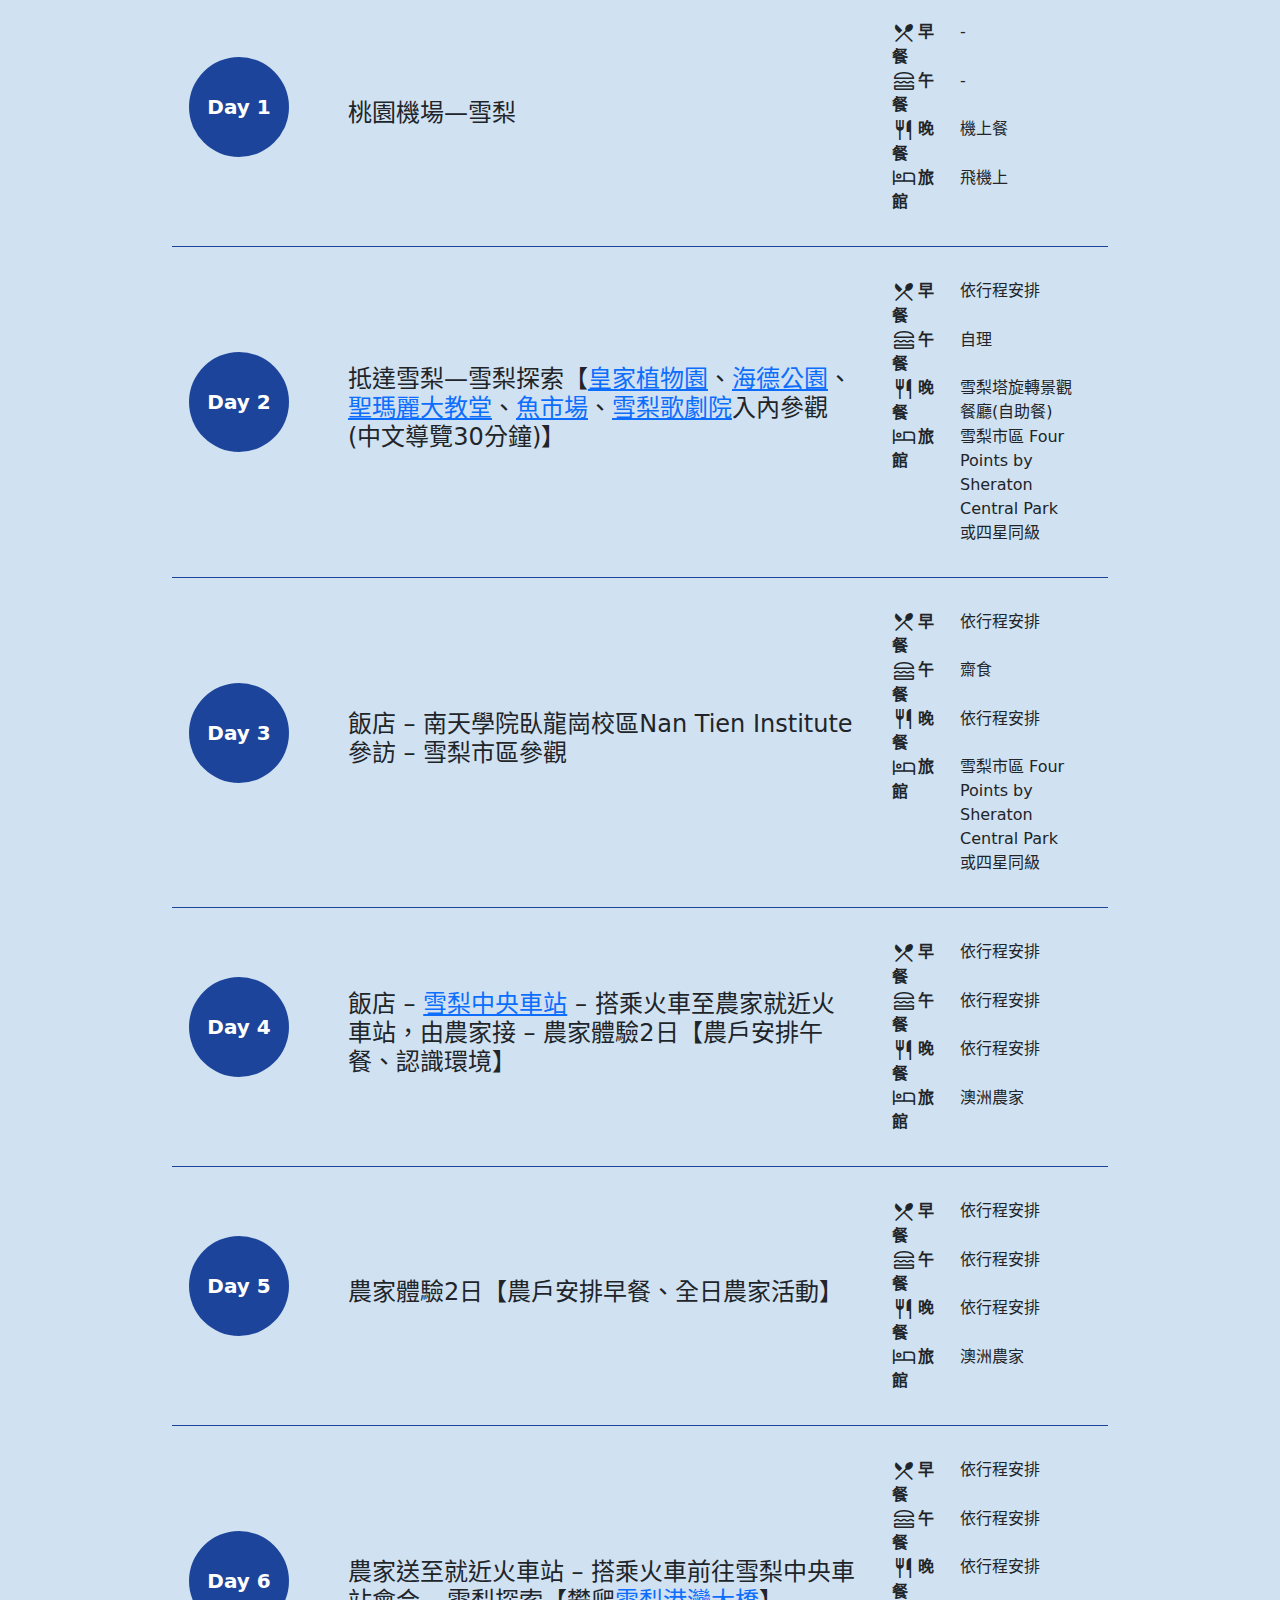
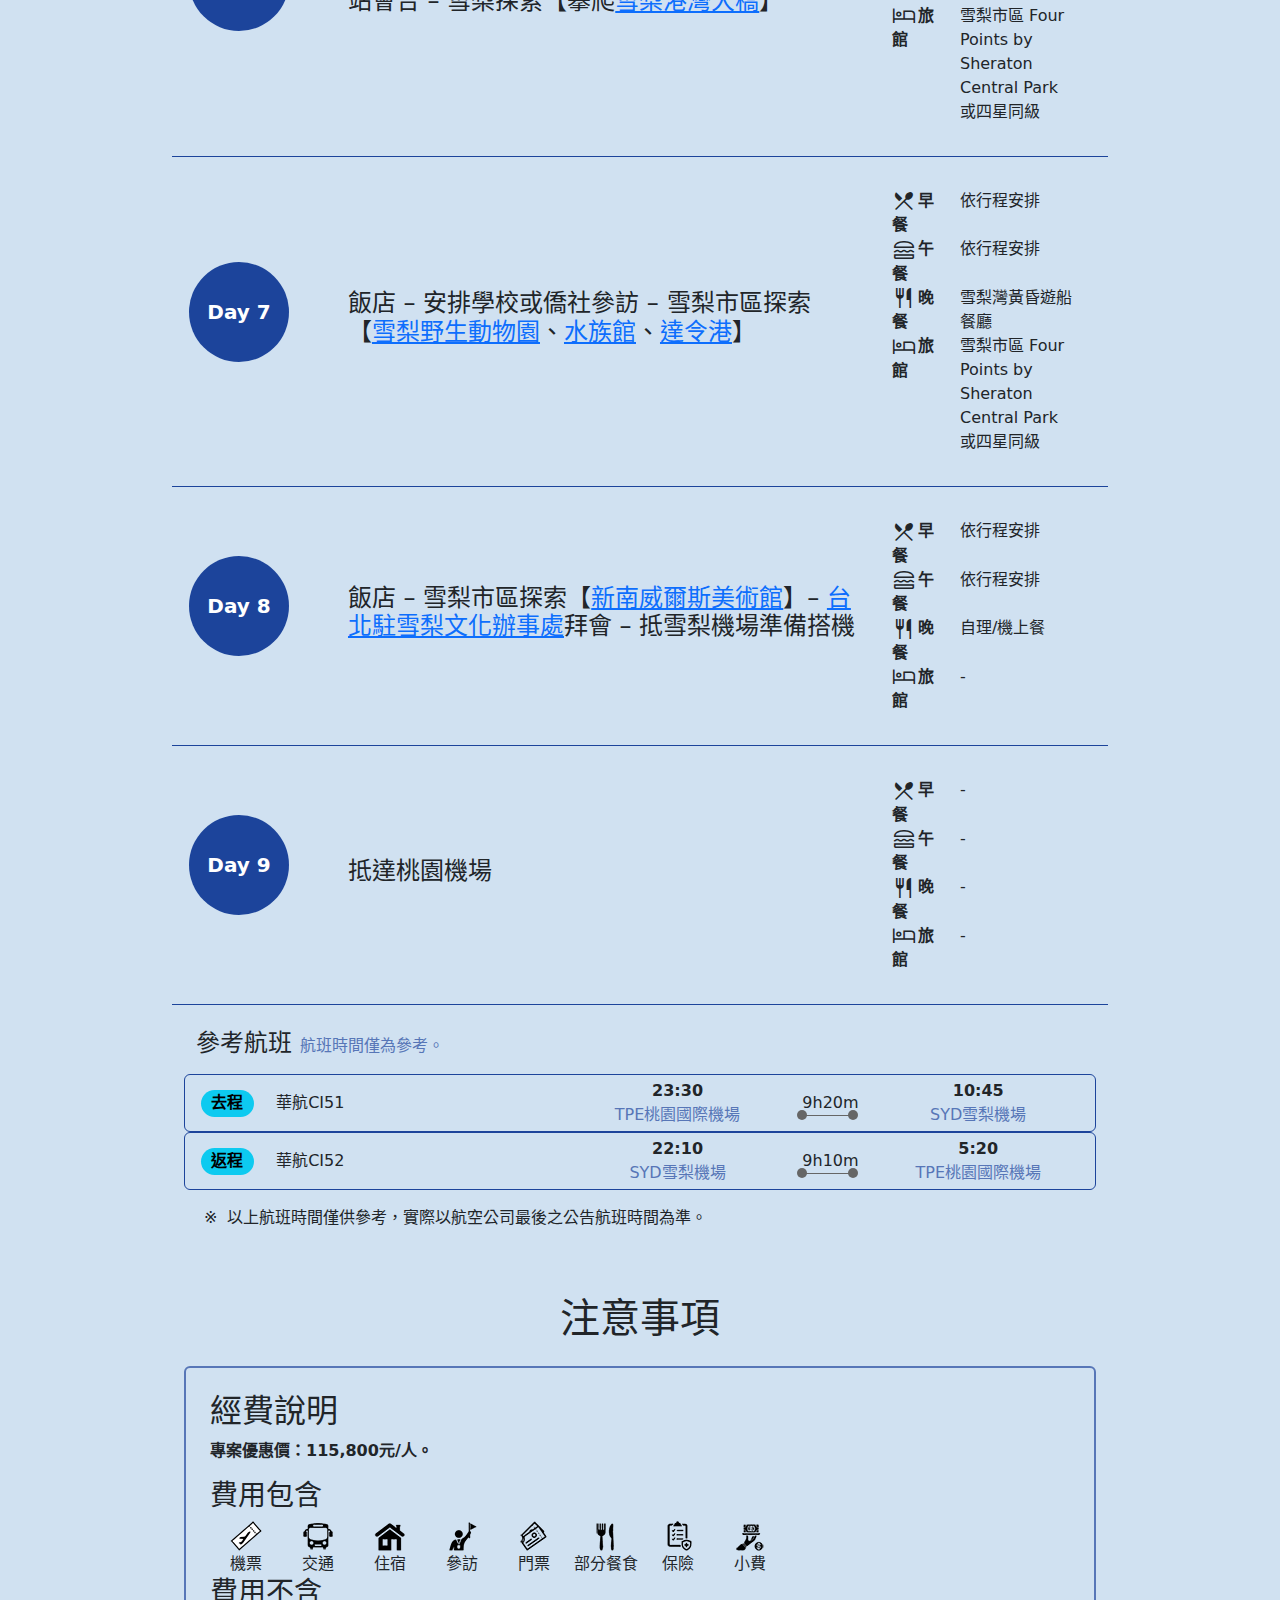
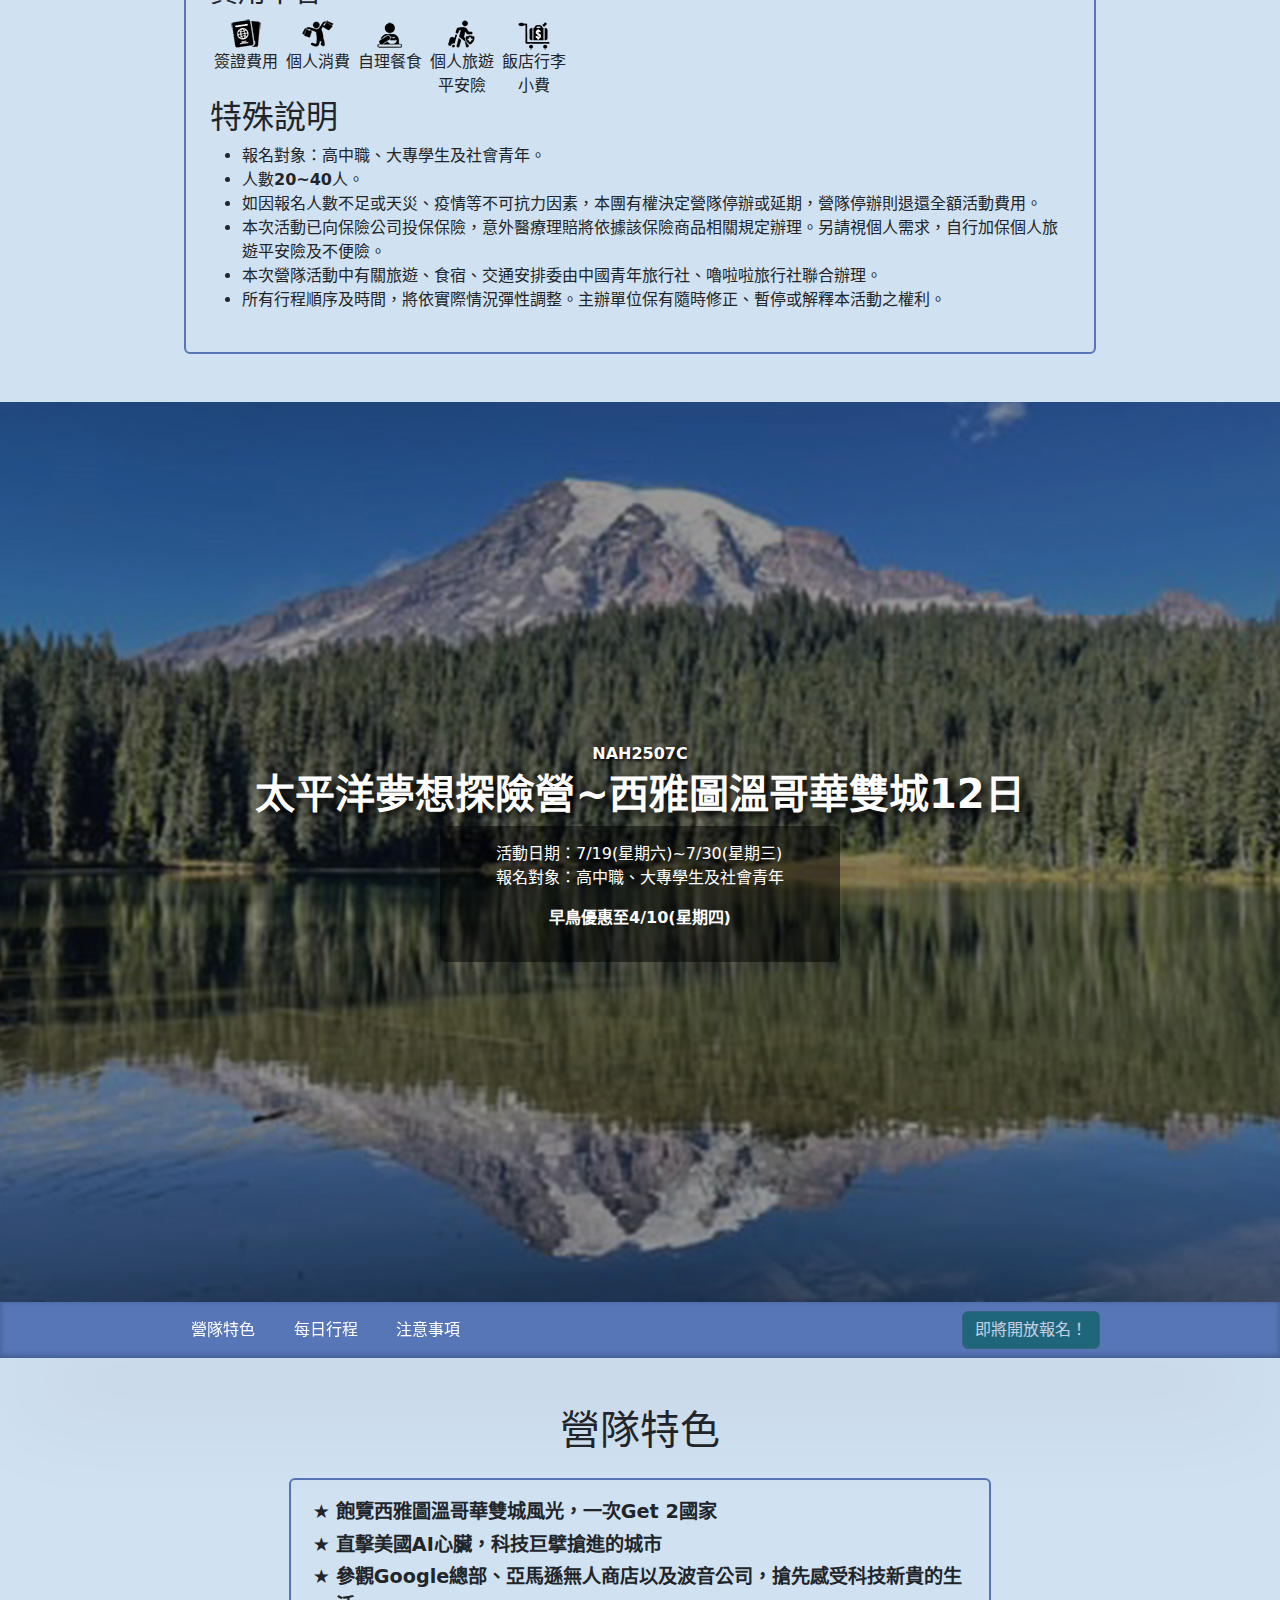
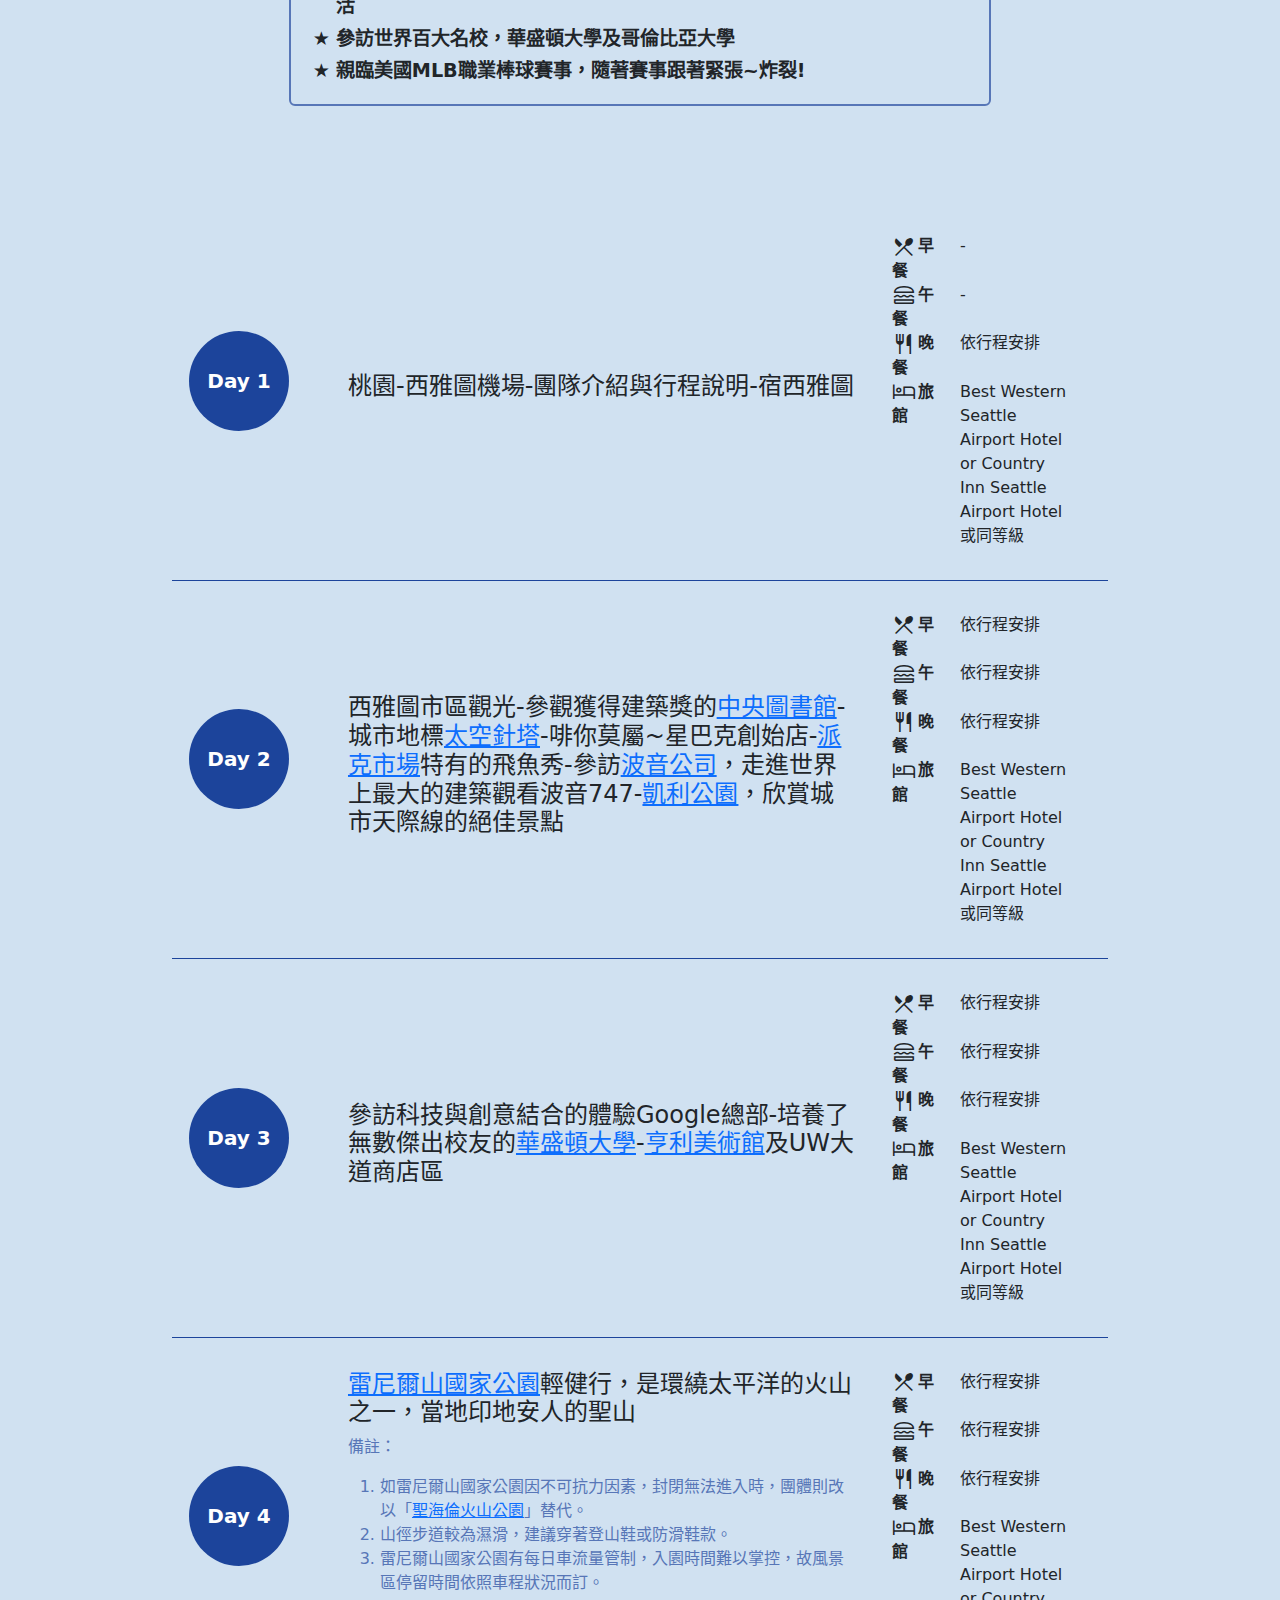
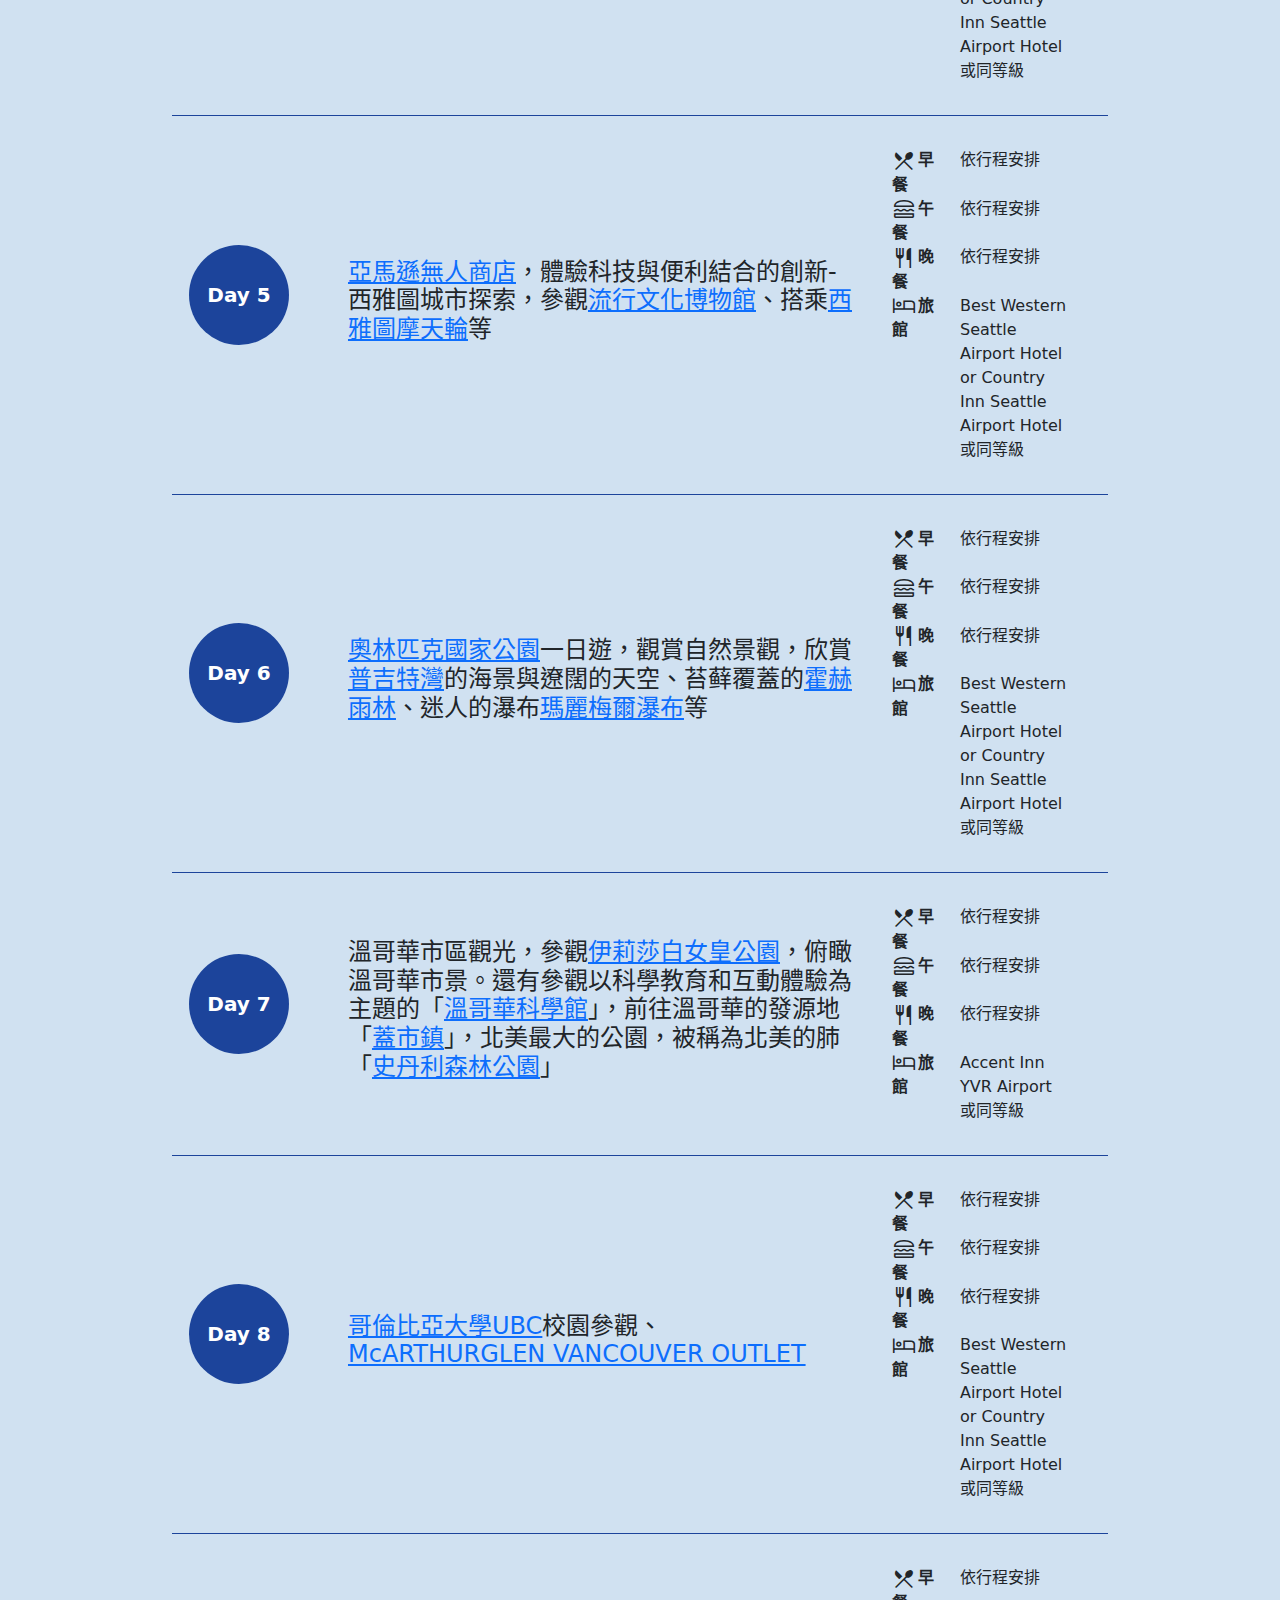
==== commit f40d3106: "修正日期與人數標點符號" ====
--- a/index.html
+++ b/index.html
@@ -86,7 +86,7 @@
                                         <p class="d-flex align-items-center mb-1"><span class="material-symbols-outlined pe-2">travel</span><span class="days">7日</span><span class="spot">東京、山梨</span></p>
                                         <p class="d-flex align-items-center"><span class="material-symbols-outlined pe-2">group</span>10~15歲學生</p>
                                     </div>
-                                    <p>7/24-7/30(星期四-星期三)</p>
+                                    <p>7/24~7/30(星期四-星期三)</p>
                                 </div>
                             </div>
                         </a>
@@ -104,7 +104,7 @@
                                         <p class="d-flex align-items-center mb-1"><span class="material-symbols-outlined pe-2">travel</span><span class="days">9日</span><span class="spot">雪梨</span></p>
                                         <p class="d-flex align-items-center"><span class="material-symbols-outlined pe-2">group</span>高中職、大專學生及社會青年</p>
                                     </div>
-                                    <p>(1)6/18-6/26(星期三-星期四)<br>(2)8/20-8/28(星期三-星期四)</p>
+                                    <p>(1)6/18~6/26(星期三-星期四)<br>(2)8/20~8/28(星期三-星期四)</p>
                                 </div>
                             </div>
                         </a>
@@ -122,7 +122,7 @@
                                         <p class="d-flex align-items-center mb-1"><span class="material-symbols-outlined pe-2">travel</span><span class="days">12日</span><span class="spot">西雅圖、溫哥華</span></p>
                                         <p class="d-flex align-items-center"><span class="material-symbols-outlined pe-2">group</span>高中職、大專學生及社會青年</p>
                                     </div>
-                                    <p>7/19-7/30(星期六-星期三)</p>
+                                    <p>7/19~7/30(星期六-星期三)</p>
                                 </div>
                             </div>
                         </a>
@@ -140,7 +140,7 @@
                                         <p class="d-flex align-items-center mb-1"><span class="material-symbols-outlined pe-2">travel</span><span class="days">9日</span><span class="spot">西雅圖</span></p>
                                         <p class="d-flex align-items-center"><span class="material-symbols-outlined pe-2">group</span>高中職、大專學生及社會青年</p>
                                     </div>
-                                    <p>(1)7/15－7/23(星期二-星期三)<br>(2)7/29-8/6(星期二-星期三)</p>
+                                    <p>(1)7/15~7/23(星期二-星期三)<br>(2)7/29~8/6(星期二-星期三)</p>
                                 </div>
                             </div>
                         </a>
@@ -158,7 +158,7 @@
                                         <p class="d-flex align-items-center mb-1"><span class="material-symbols-outlined pe-2">travel</span><span class="days">15日</span><span class="spot">峇里島</span></p>
                                         <p class="d-flex align-items-center"><span class="material-symbols-outlined pe-2">group</span>家長及5~15歲孩童</p>
                                     </div>
-                                    <p>(1)7/20-8/3(星期日-星期日)<br>(2)7/27-8/10(星期日-星期日)<br>(3)8/3-8/17(星期日-星期日)</p>
+                                    <p>(1)7/20~8/3(星期日-星期日)<br>(2)7/27~8/10(星期日-星期日)<br>(3)8/3~8/17(星期日-星期日)</p>
                                 </div>
                             </div>
                         </a>
@@ -176,7 +176,7 @@
                                         <p class="d-flex align-items-center mb-1"><span class="material-symbols-outlined pe-2">travel</span><span class="days">9日</span><span class="spot">新加坡</span></p>
                                         <p class="d-flex align-items-center"><span class="material-symbols-outlined pe-2">group</span>10~13歲學生</p>
                                     </div>
-                                    <p>7/12-7/20(星期六-星期日)</p>
+                                    <p>7/12~7/20(星期六-星期日)</p>
                                 </div>
                             </div>
                         </a>
@@ -194,7 +194,7 @@
                                         <p class="d-flex align-items-center mb-1"><span class="material-symbols-outlined pe-2">travel</span><span class="days">5日</span><span class="spot">靜岡</span></p>
                                         <p class="d-flex align-items-center"><span class="material-symbols-outlined pe-2">group</span>大專學生及社會青年</p>
                                     </div>
-                                    <p>(1)6/10-6/14(星期二-星期六)<br>(2)9/1-9/5(星期一-星期五)</p>
+                                    <p>(1)6/10~6/14(星期二-星期六)<br>(2)9/1~9/5(星期一-星期五)</p>
                                 </div>
                             </div>
                         </a>
@@ -212,7 +212,7 @@
                                         <p class="d-flex align-items-center mb-1"><span class="material-symbols-outlined pe-2">travel</span><span class="days">5日</span><span class="spot">沖繩</span></p>
                                         <p class="d-flex align-items-center"><span class="material-symbols-outlined pe-2">group</span>大專學生及社會青年</p>
                                     </div>
-                                    <p>(1)6/23-6/27(星期一-星期五)<br>(2)8/25-8/29(星期一-星期五)</p>
+                                    <p>(1)6/23~6/27(星期一-星期五)<br>(2)8/25~8/29(星期一-星期五)</p>
                                 </div>
                             </div>
                         </a>
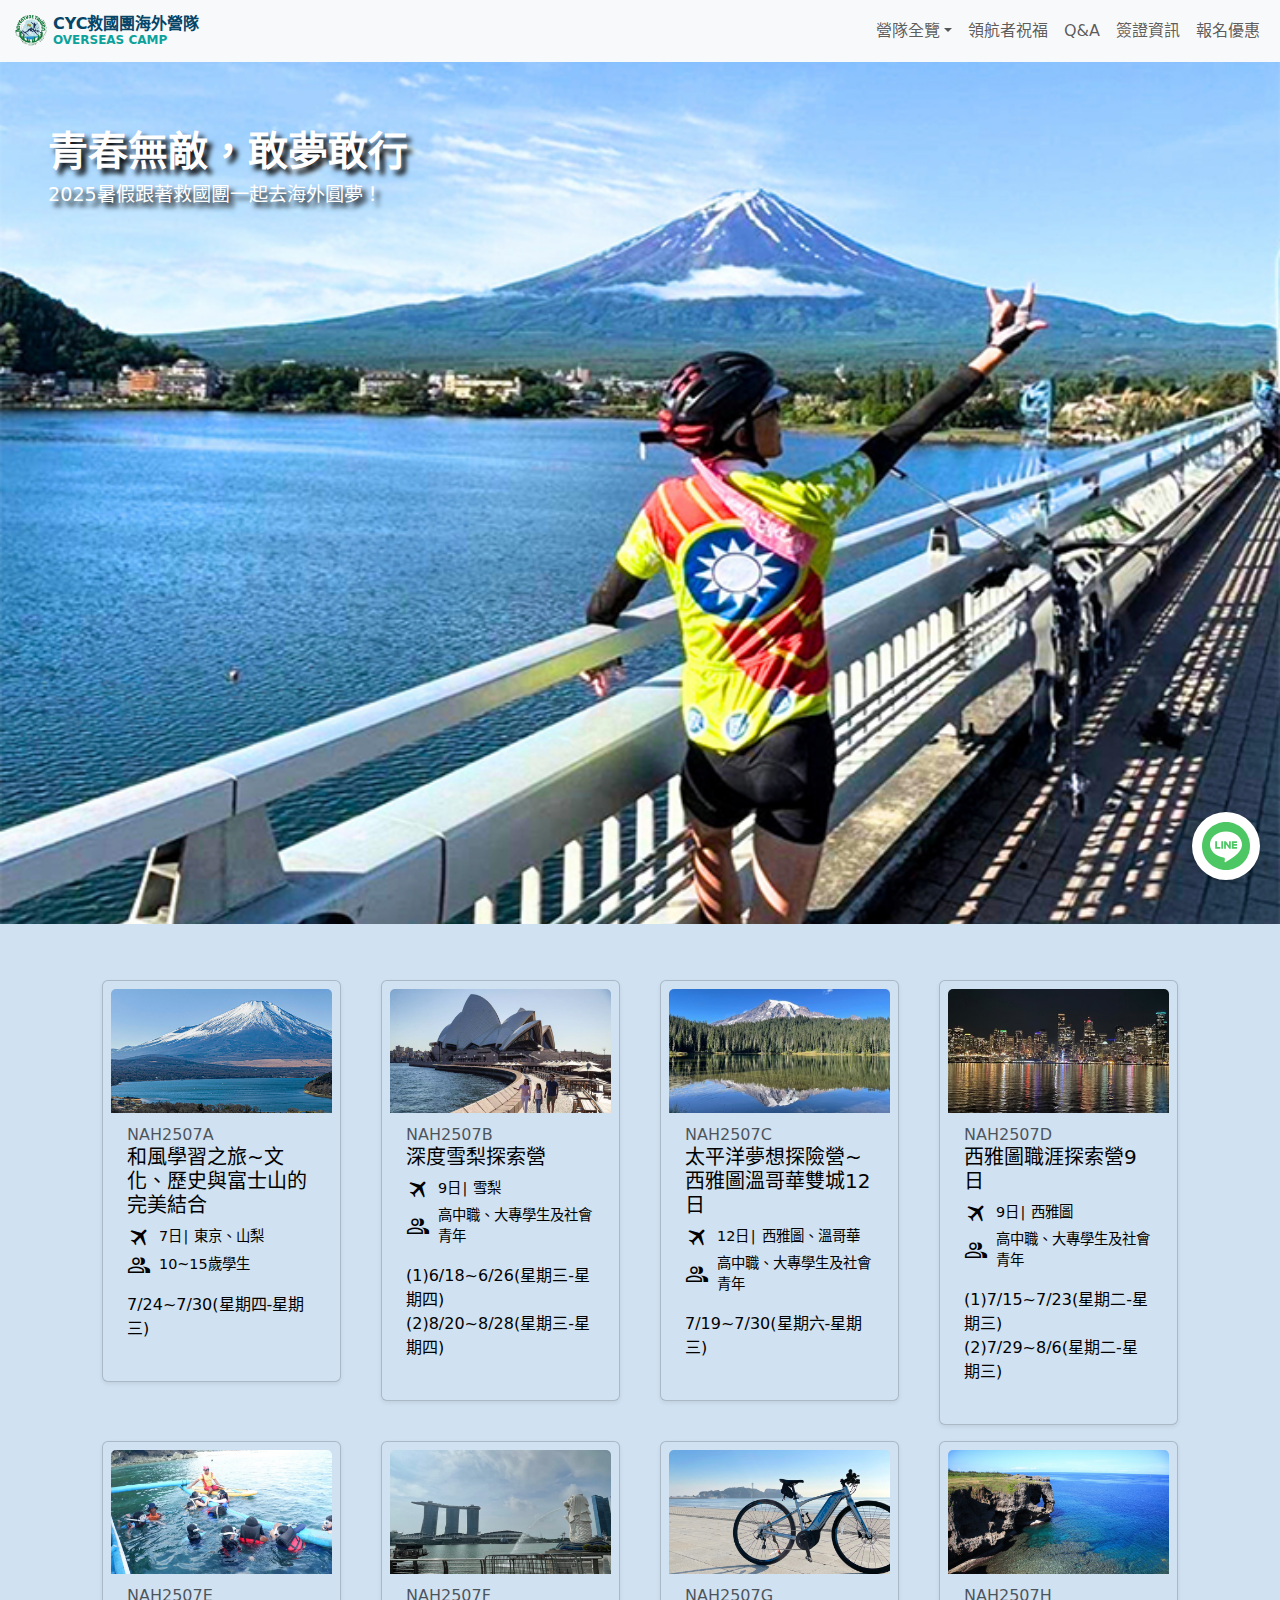
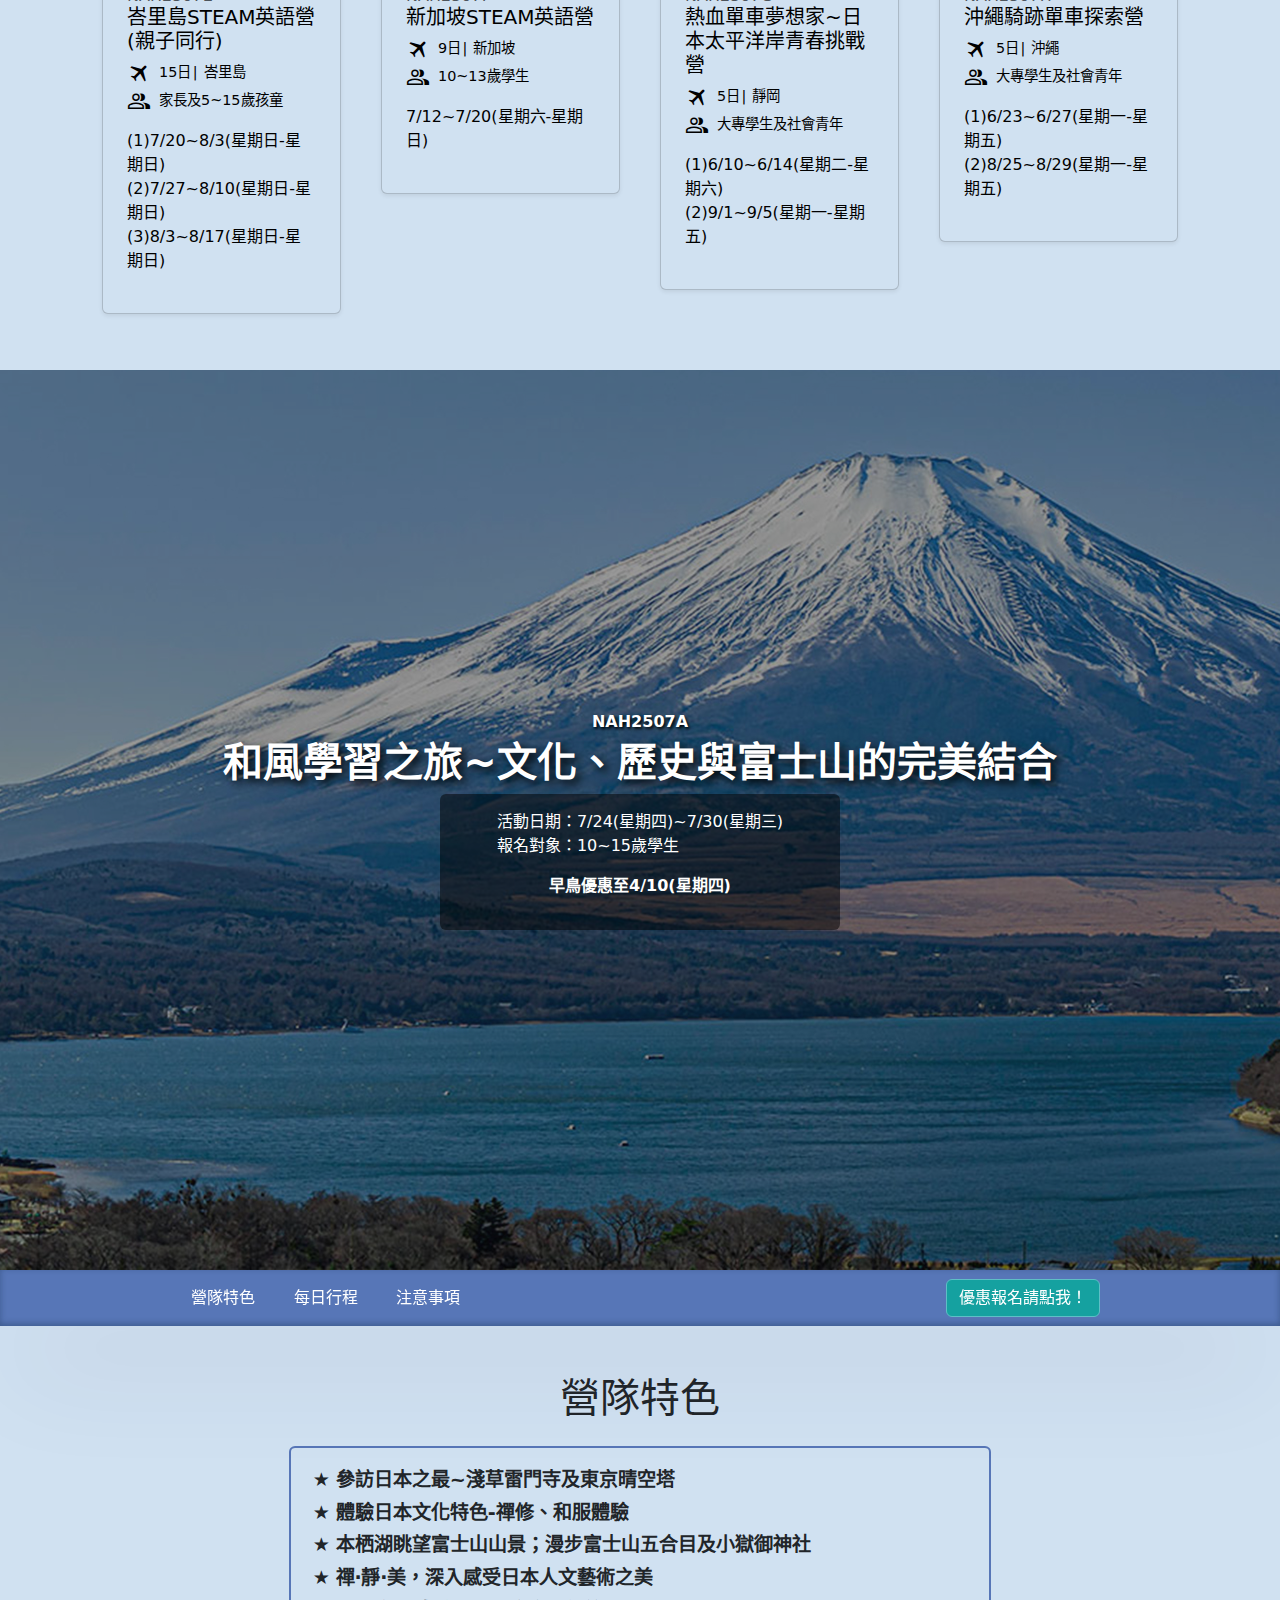
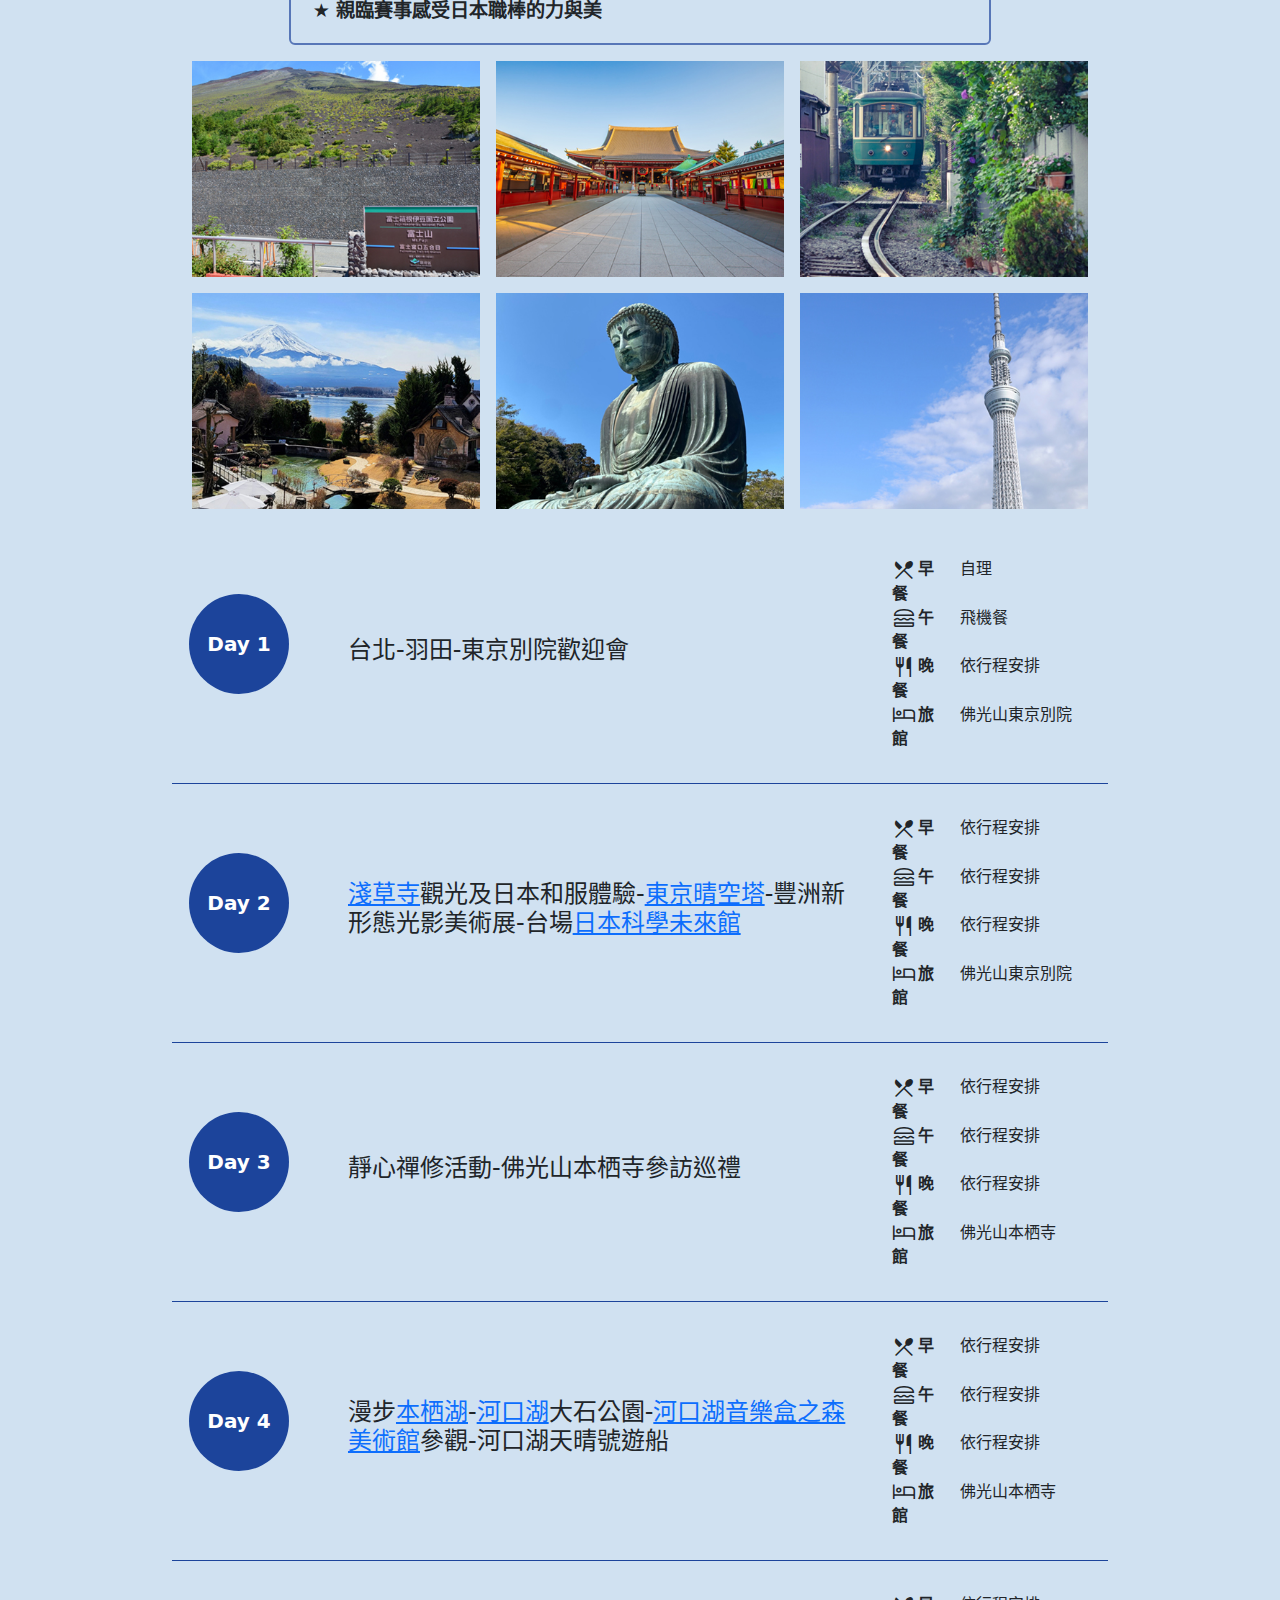
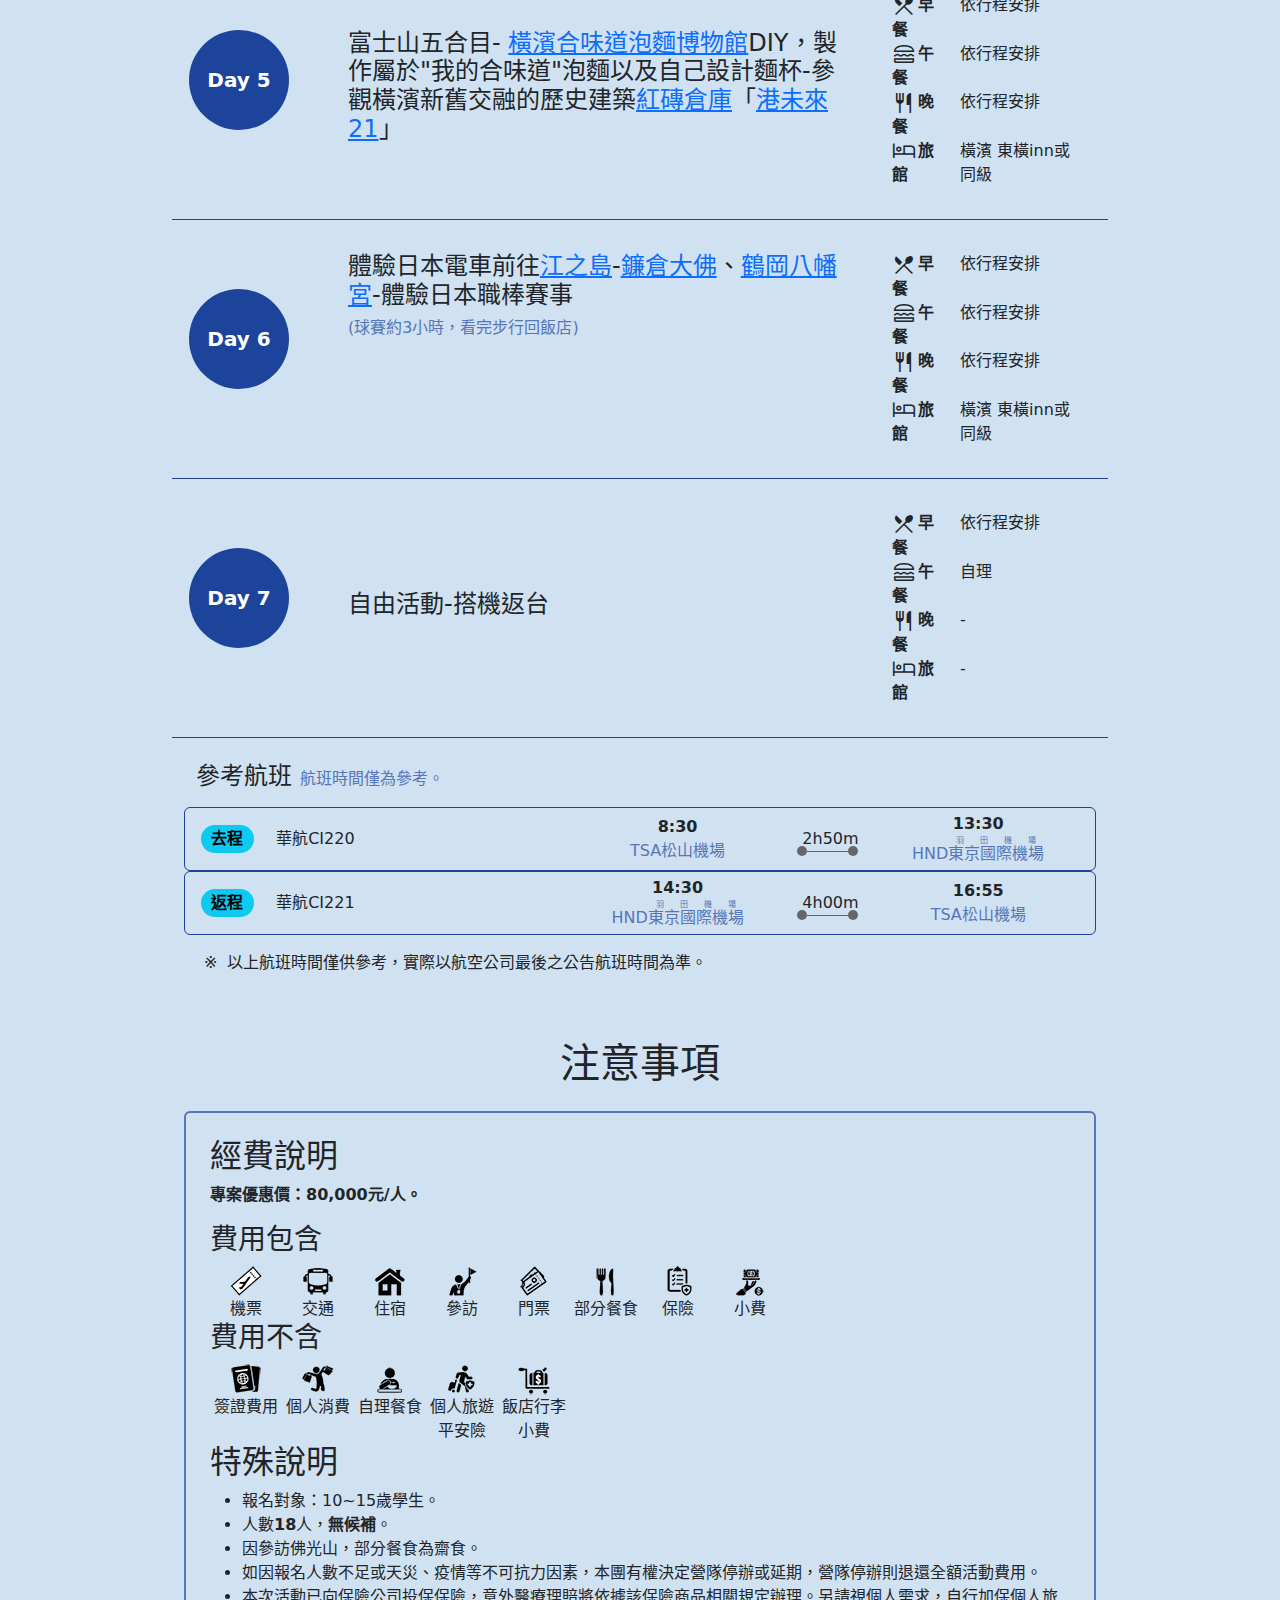
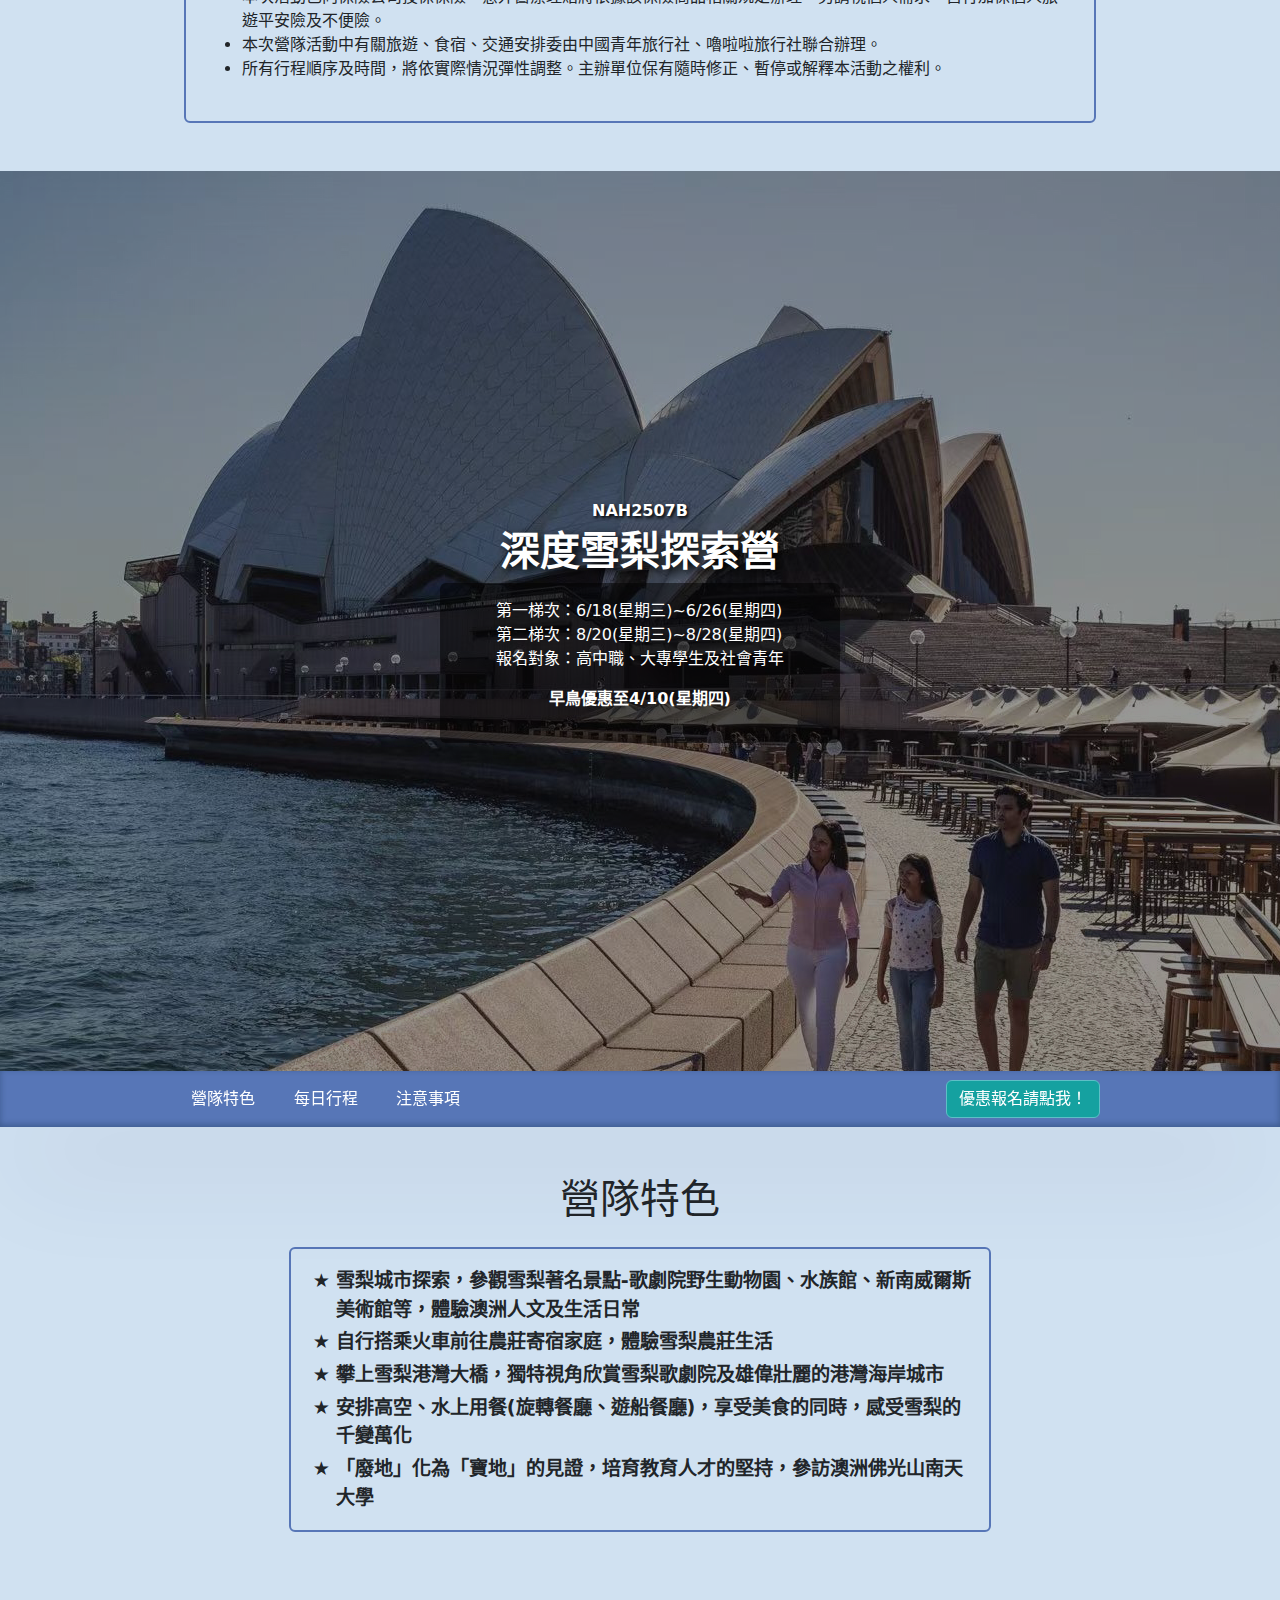
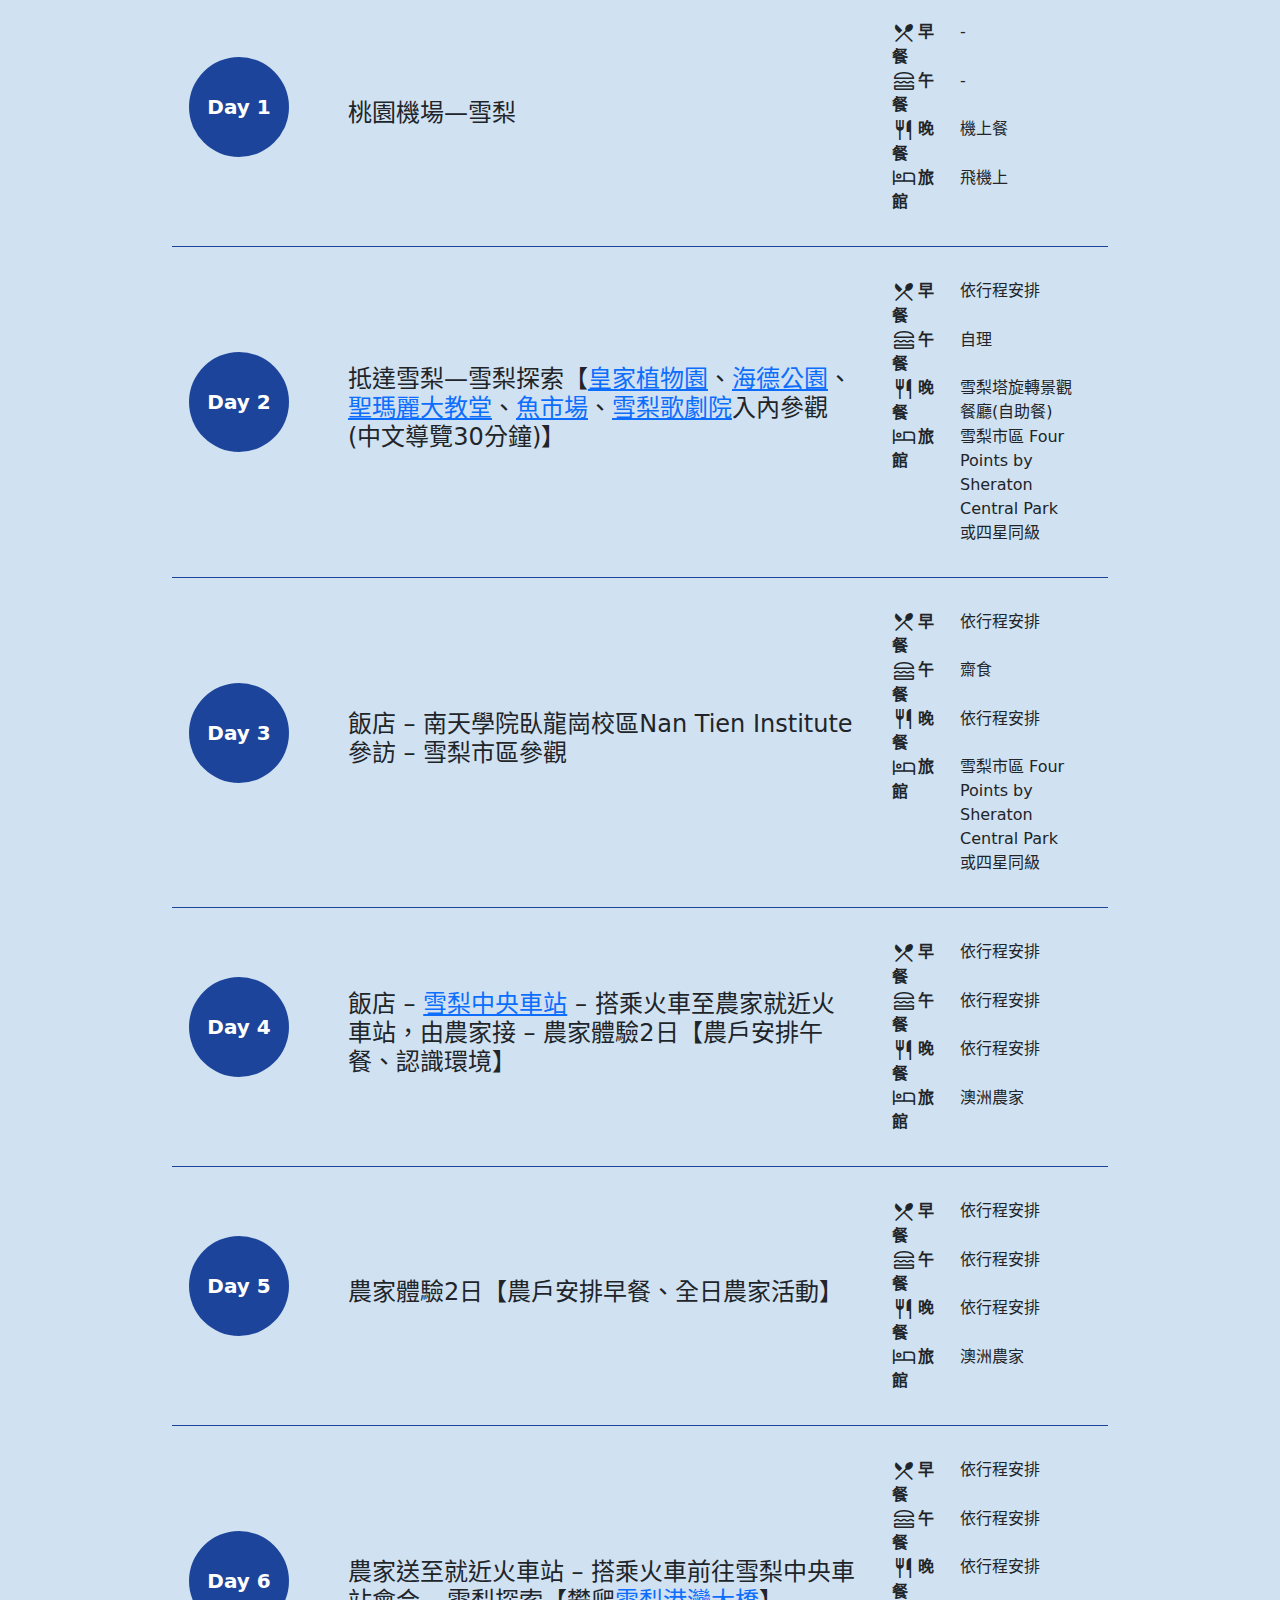
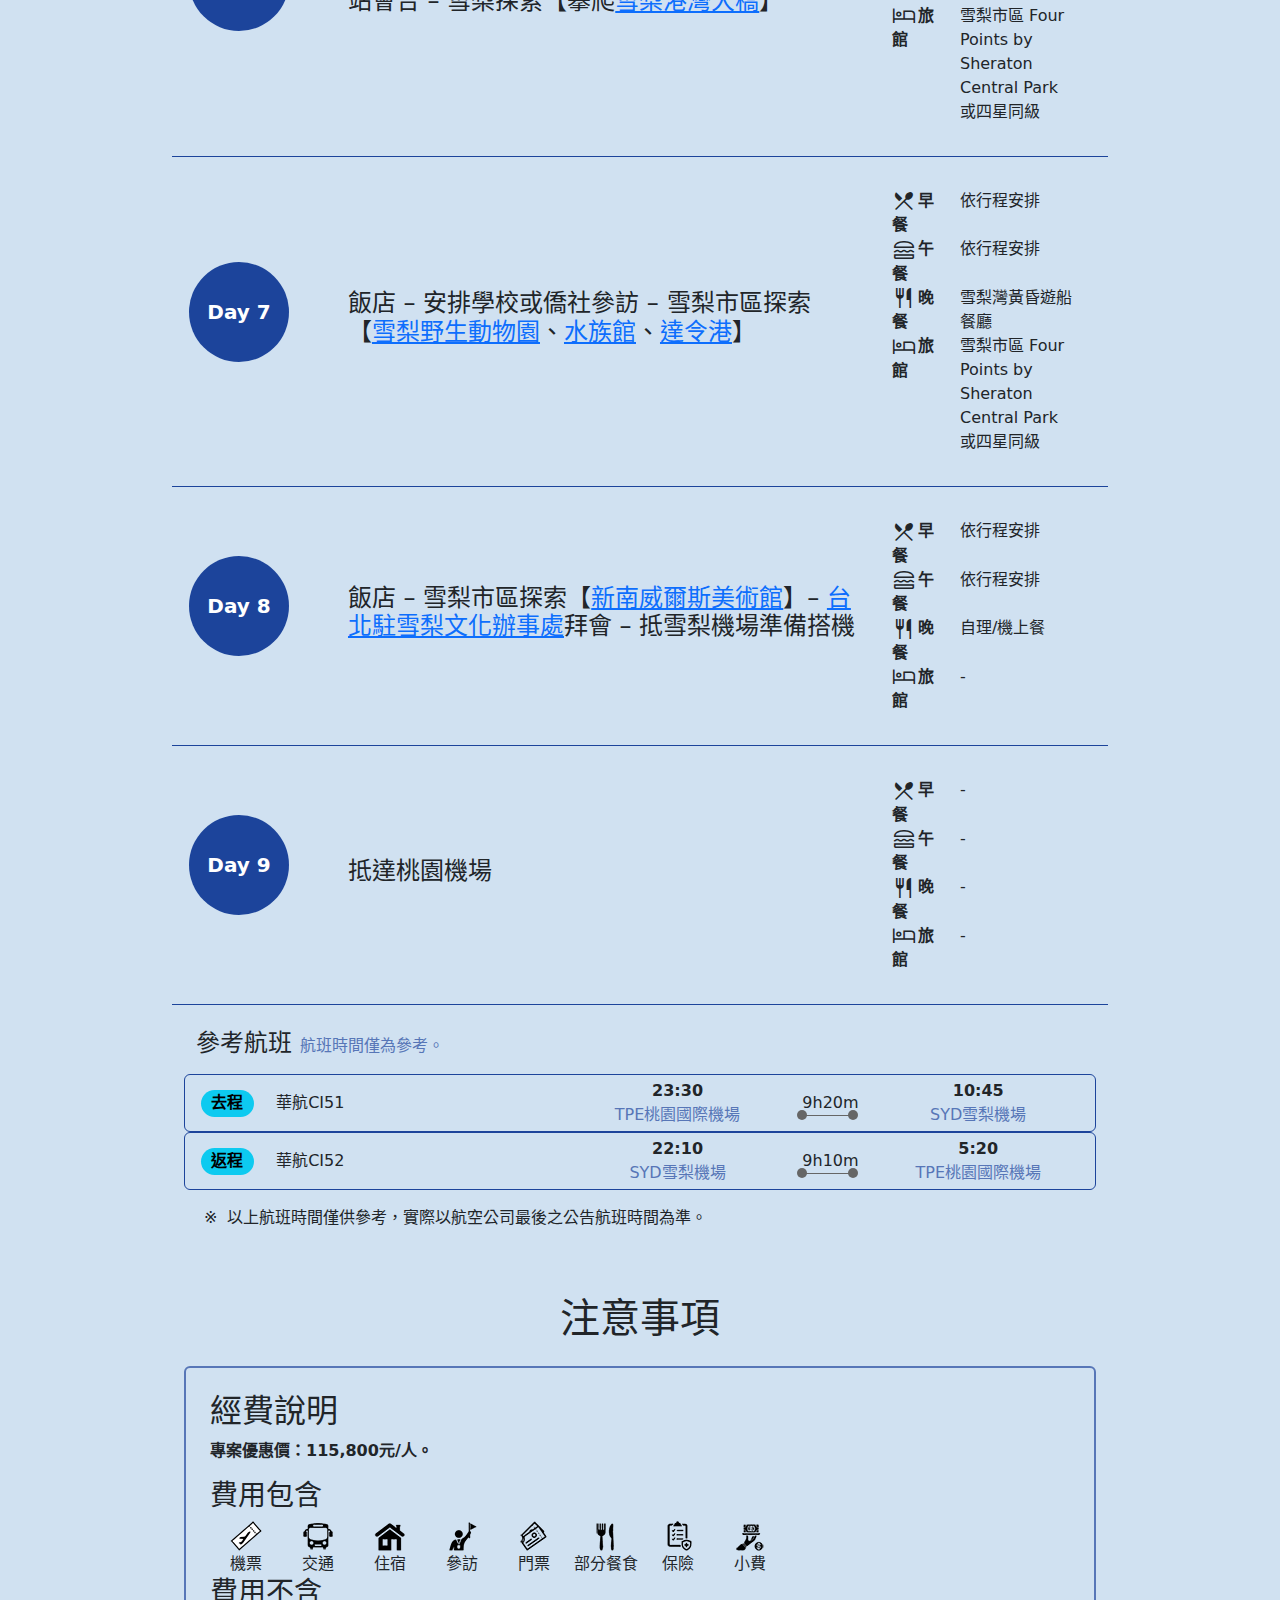
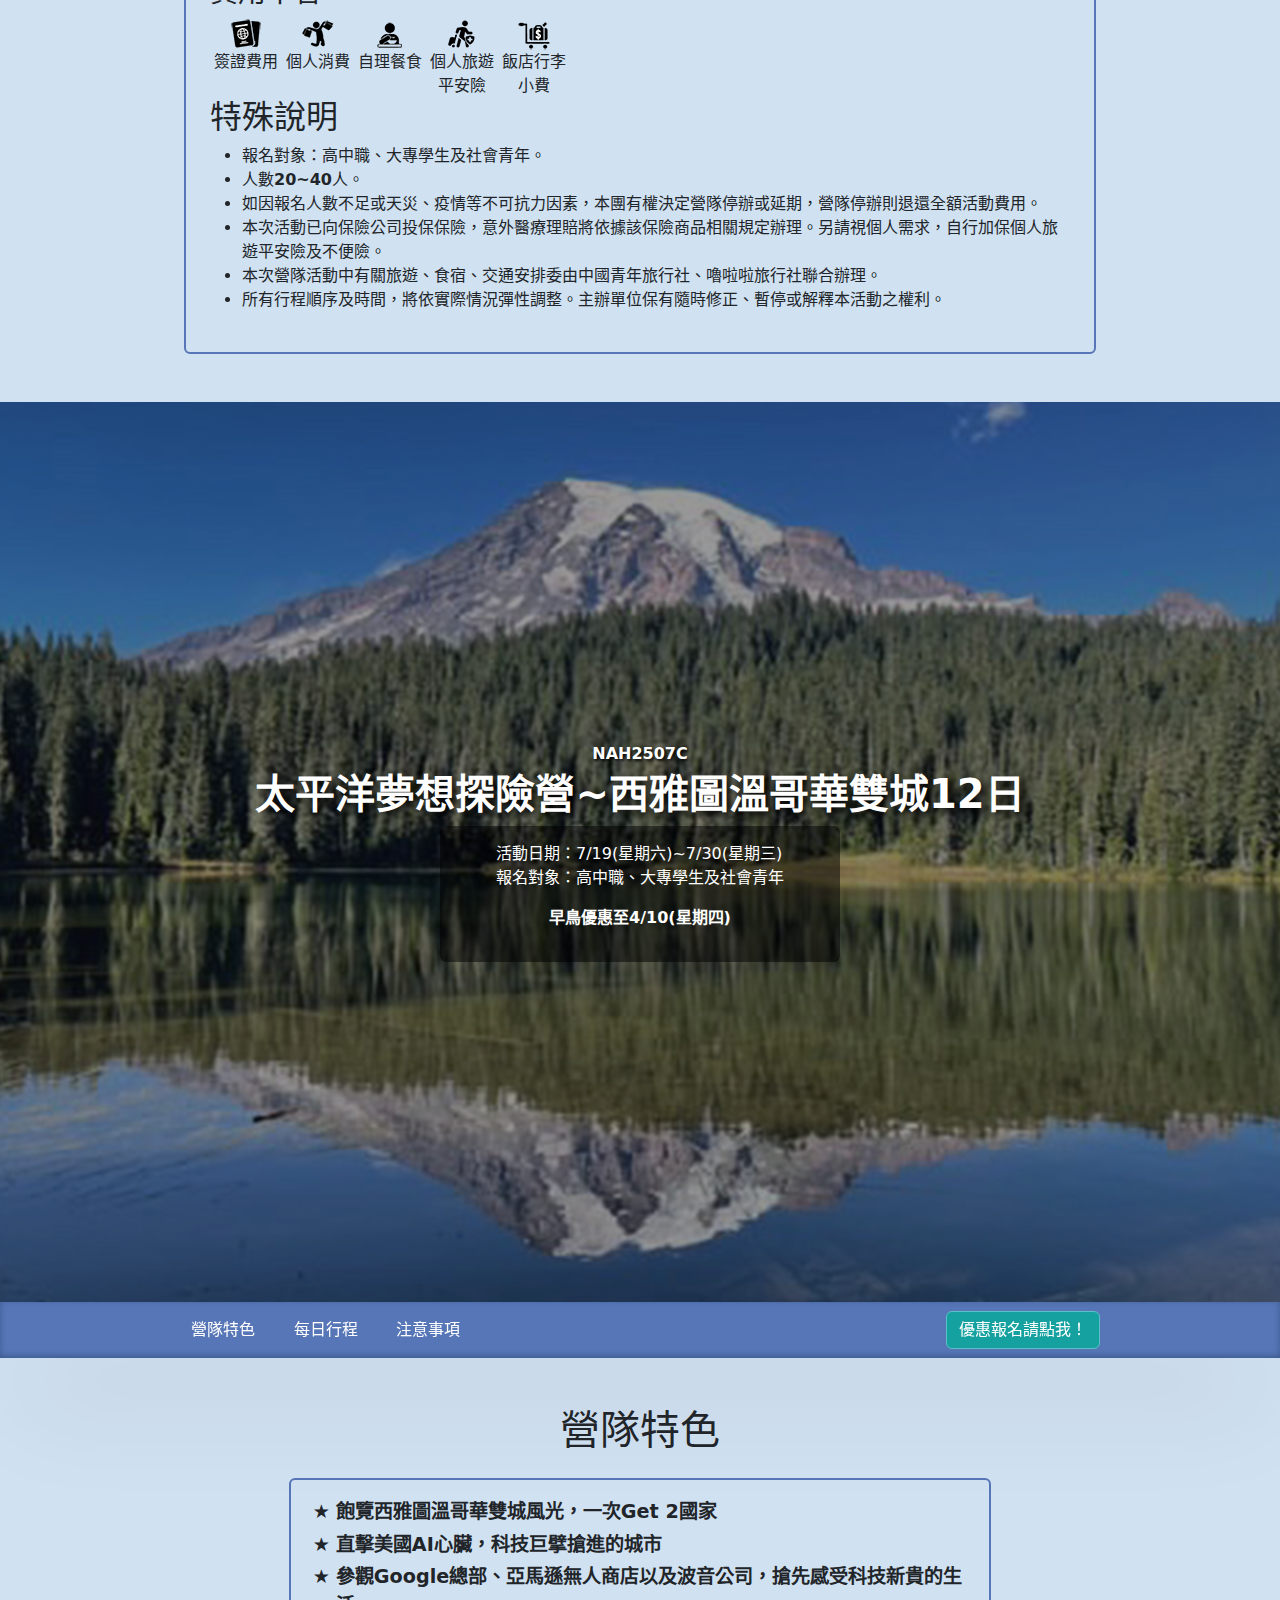
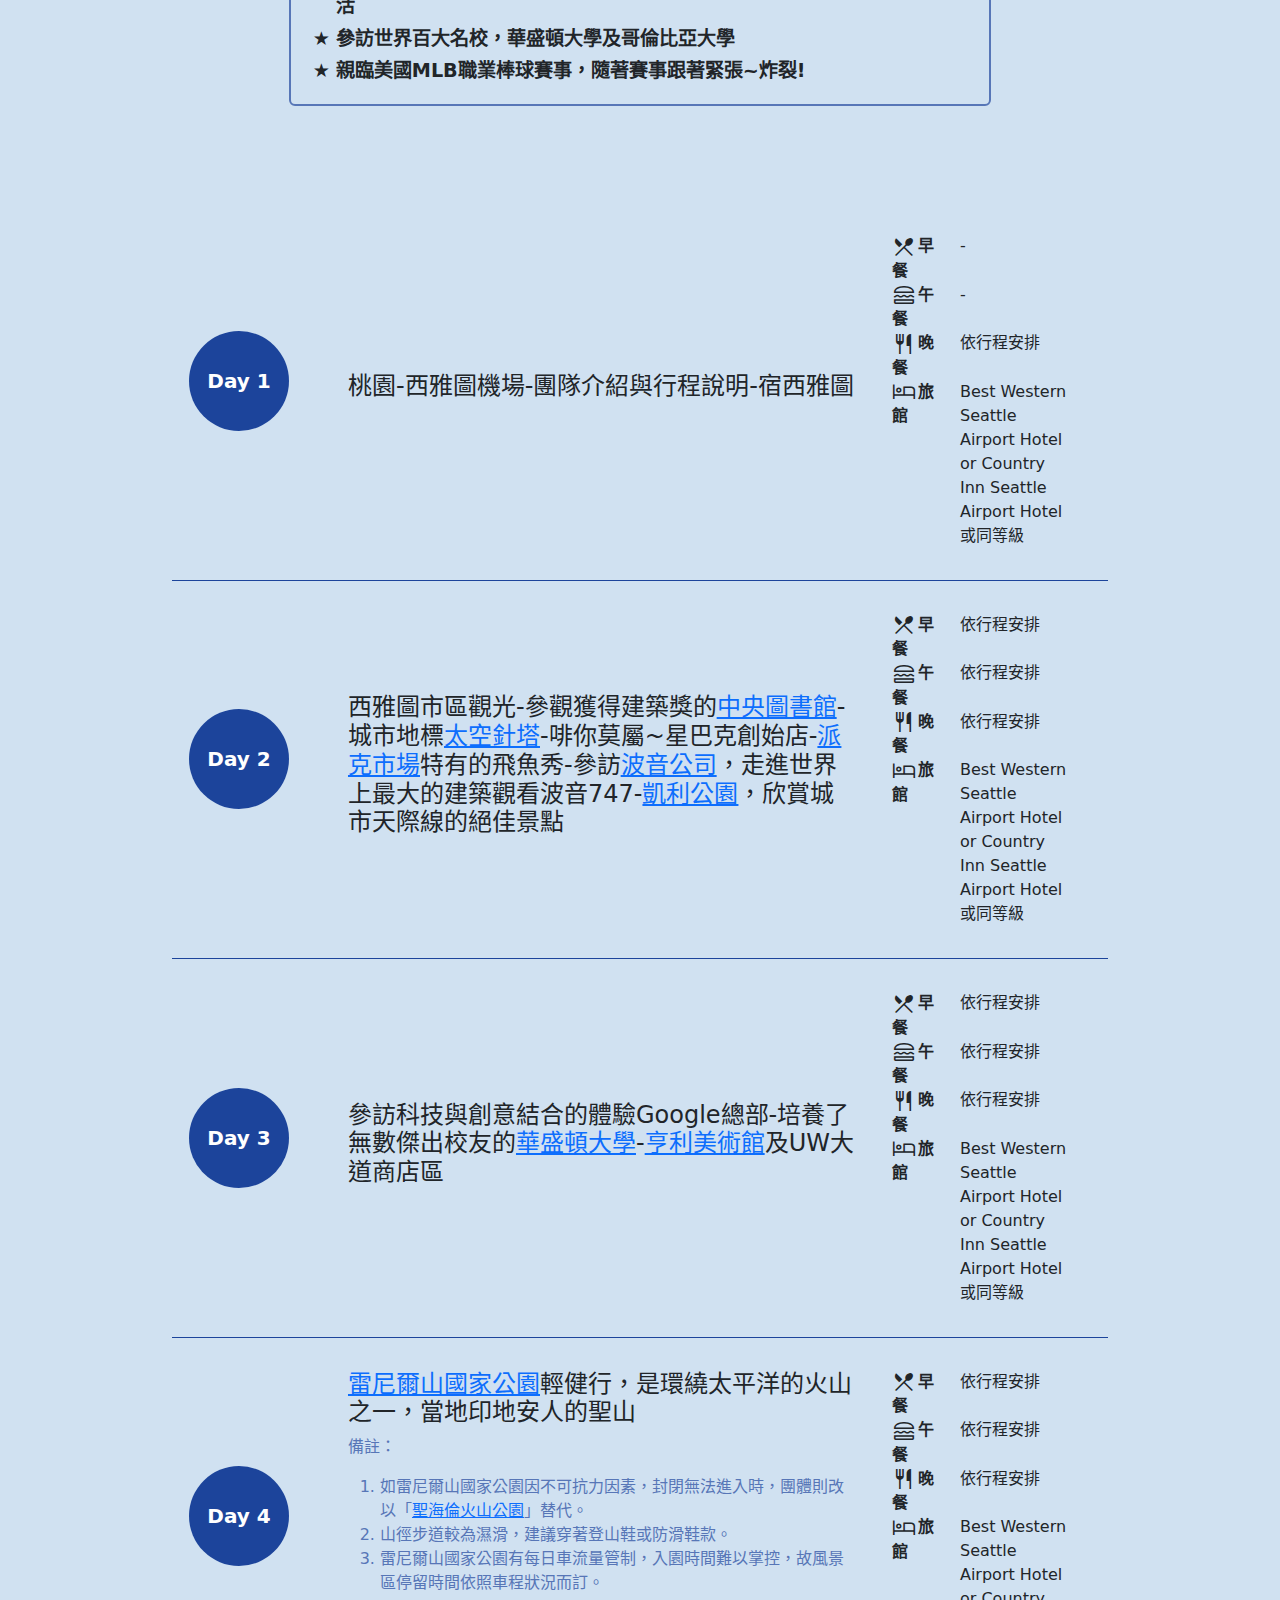
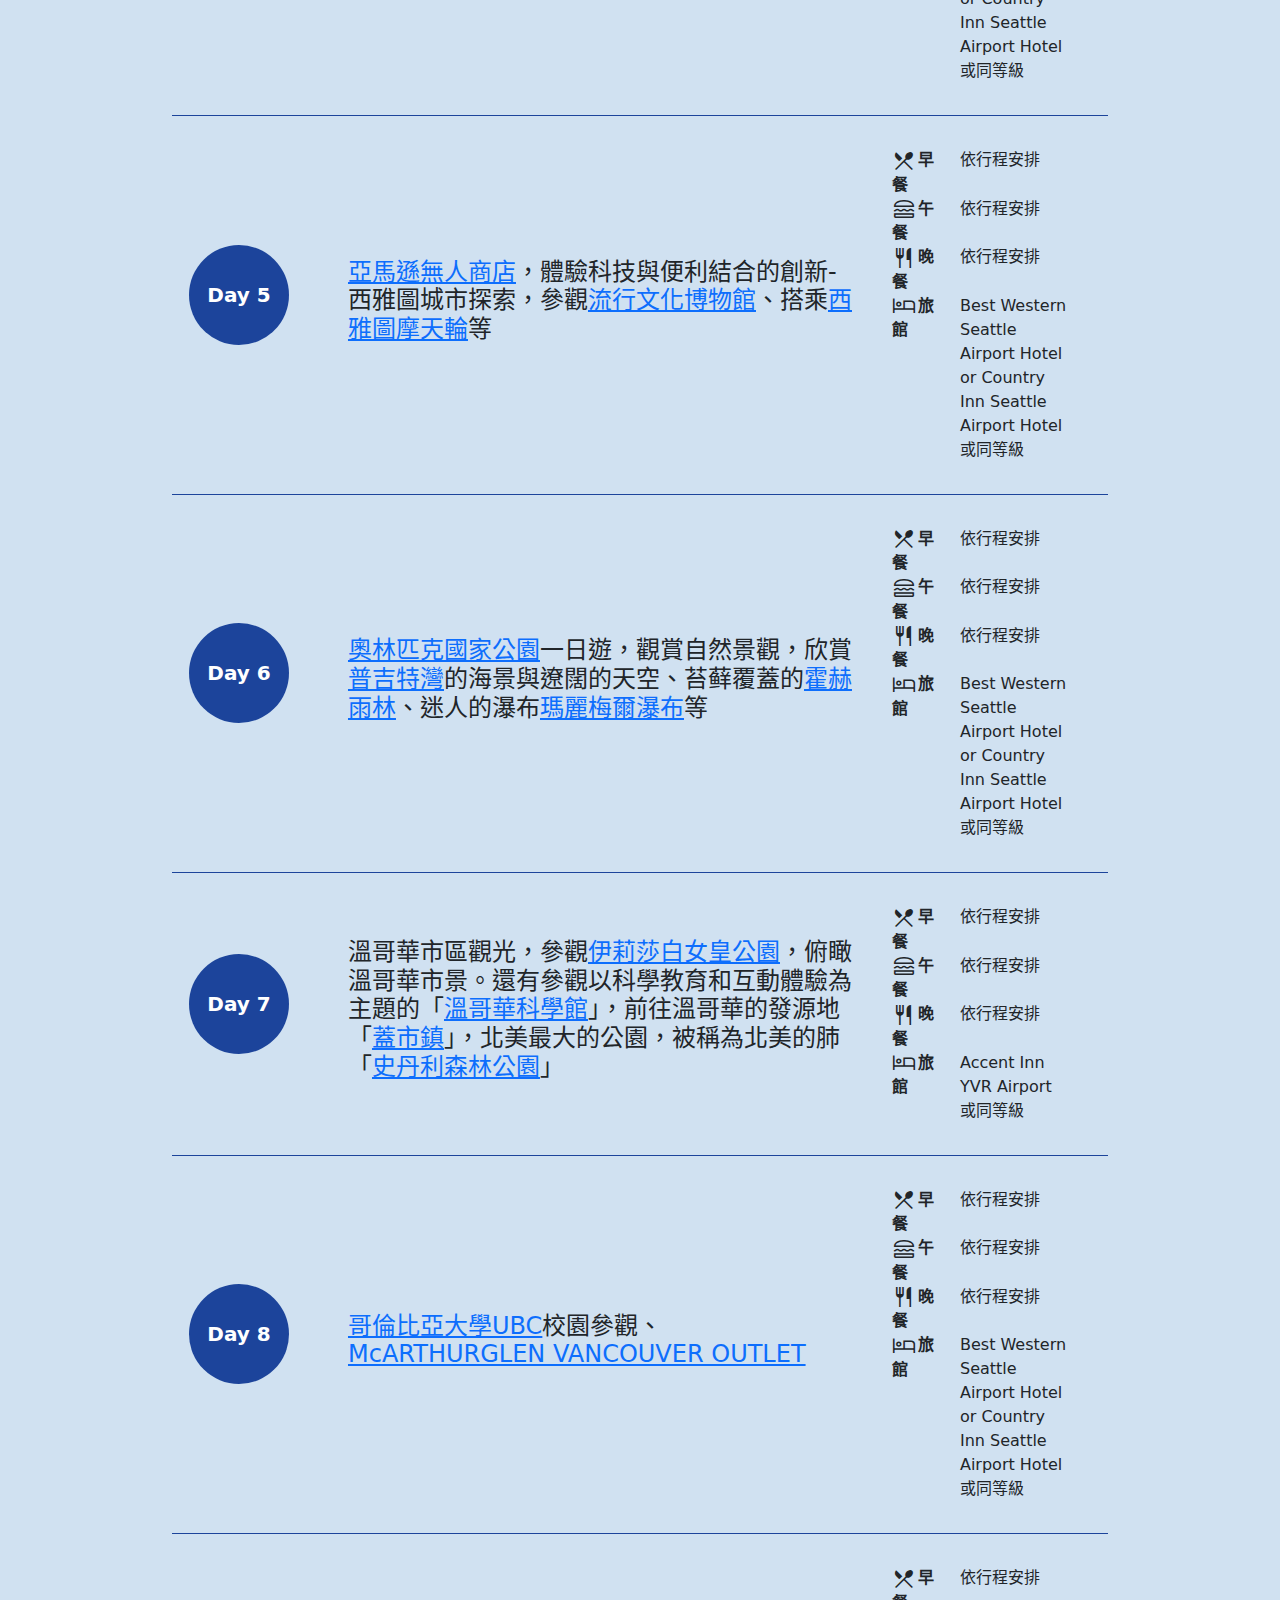
==== commit cde39dd4: "修正標題" ====
--- a/index.html
+++ b/index.html
@@ -4,7 +4,7 @@
     <meta charset="UTF-8" />
     <meta name="viewport" content="width=device-width, initial-scale=1">
     <meta http-equiv="X-UA-Compatible" content="IE=edge">
-    <title>救國團2025年暑期海外營隊即將開放報名！</title>
+    <title>救國團2025年暑期海外營隊開放報名中！</title>
     <link href="css/normalize.css" rel="stylesheet">
     <link href="https://cdn.jsdelivr.net/npm/bootstrap@5.3.3/dist/css/bootstrap.min.css" rel="stylesheet" integrity="sha384-QWTKZyjpPEjISv5WaRU9OFeRpok6YctnYmDr5pNlyT2bRjXh0JMhjY6hW+ALEwIH" crossorigin="anonymous">
     <link rel="stylesheet" href="https://fonts.googleapis.com/css2?family=Material+Symbols+Outlined:opsz,wght,FILL,GRAD@20..48,100..700,0..1,-50..200&icon_names=group,hotel,local_dining,lunch_dining,restaurant,travel" />
@@ -36,7 +36,7 @@
                     <ul class="navbar-nav">
                         <li class="nav-item dropdown">
                             <a class="nav-link dropdown-toggle" href="#" role="button" data-bs-toggle="dropdown" aria-expanded="false">營隊全覽</a>
-                            <ul class="dropdown-menu">
+                            <ul class="dropdown-menu rounded-top-0">
                                 <li><a class="dropdown-item" href="#sec1">和風學習之旅</a></li>
                                 <li><a class="dropdown-item" href="#sec2">澳洲雪梨探索營</a></li>
                                 <li><a class="dropdown-item" href="#sec3">美加雙城之旅</a></li>
--- a/css/global.css
+++ b/css/global.css
@@ -360,7 +360,7 @@
 .detail-link {
     min-height: 3.5em;
     position: sticky; 
-    top: 3.5em;
+    top: 3.8em;
     z-index: 1000;
     box-shadow: rgba(50, 50, 93, 0.25) 0px 50px 100px -20px, rgba(0, 0, 0, 0.3) 0px 30px 60px -30px, rgba(10, 37, 64, 0.35) 0px -2px 6px 0px inset;
 }
